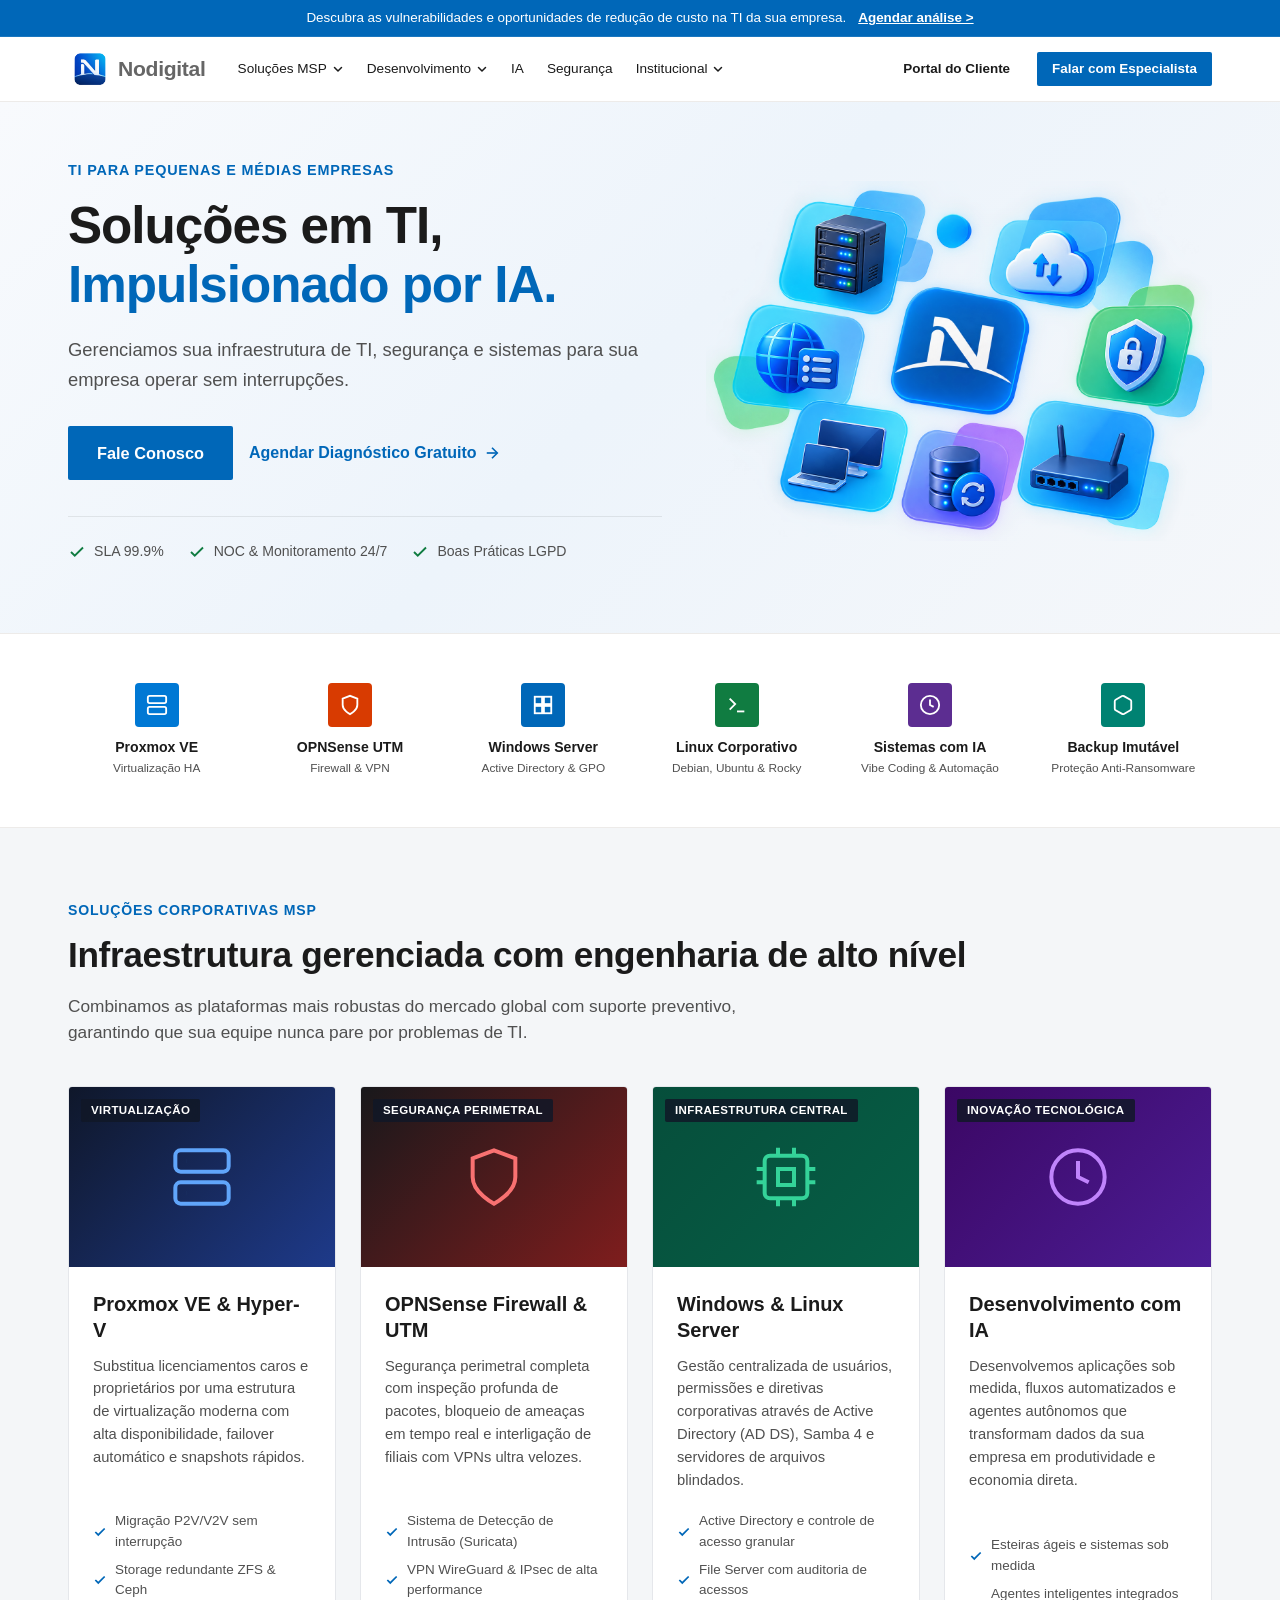
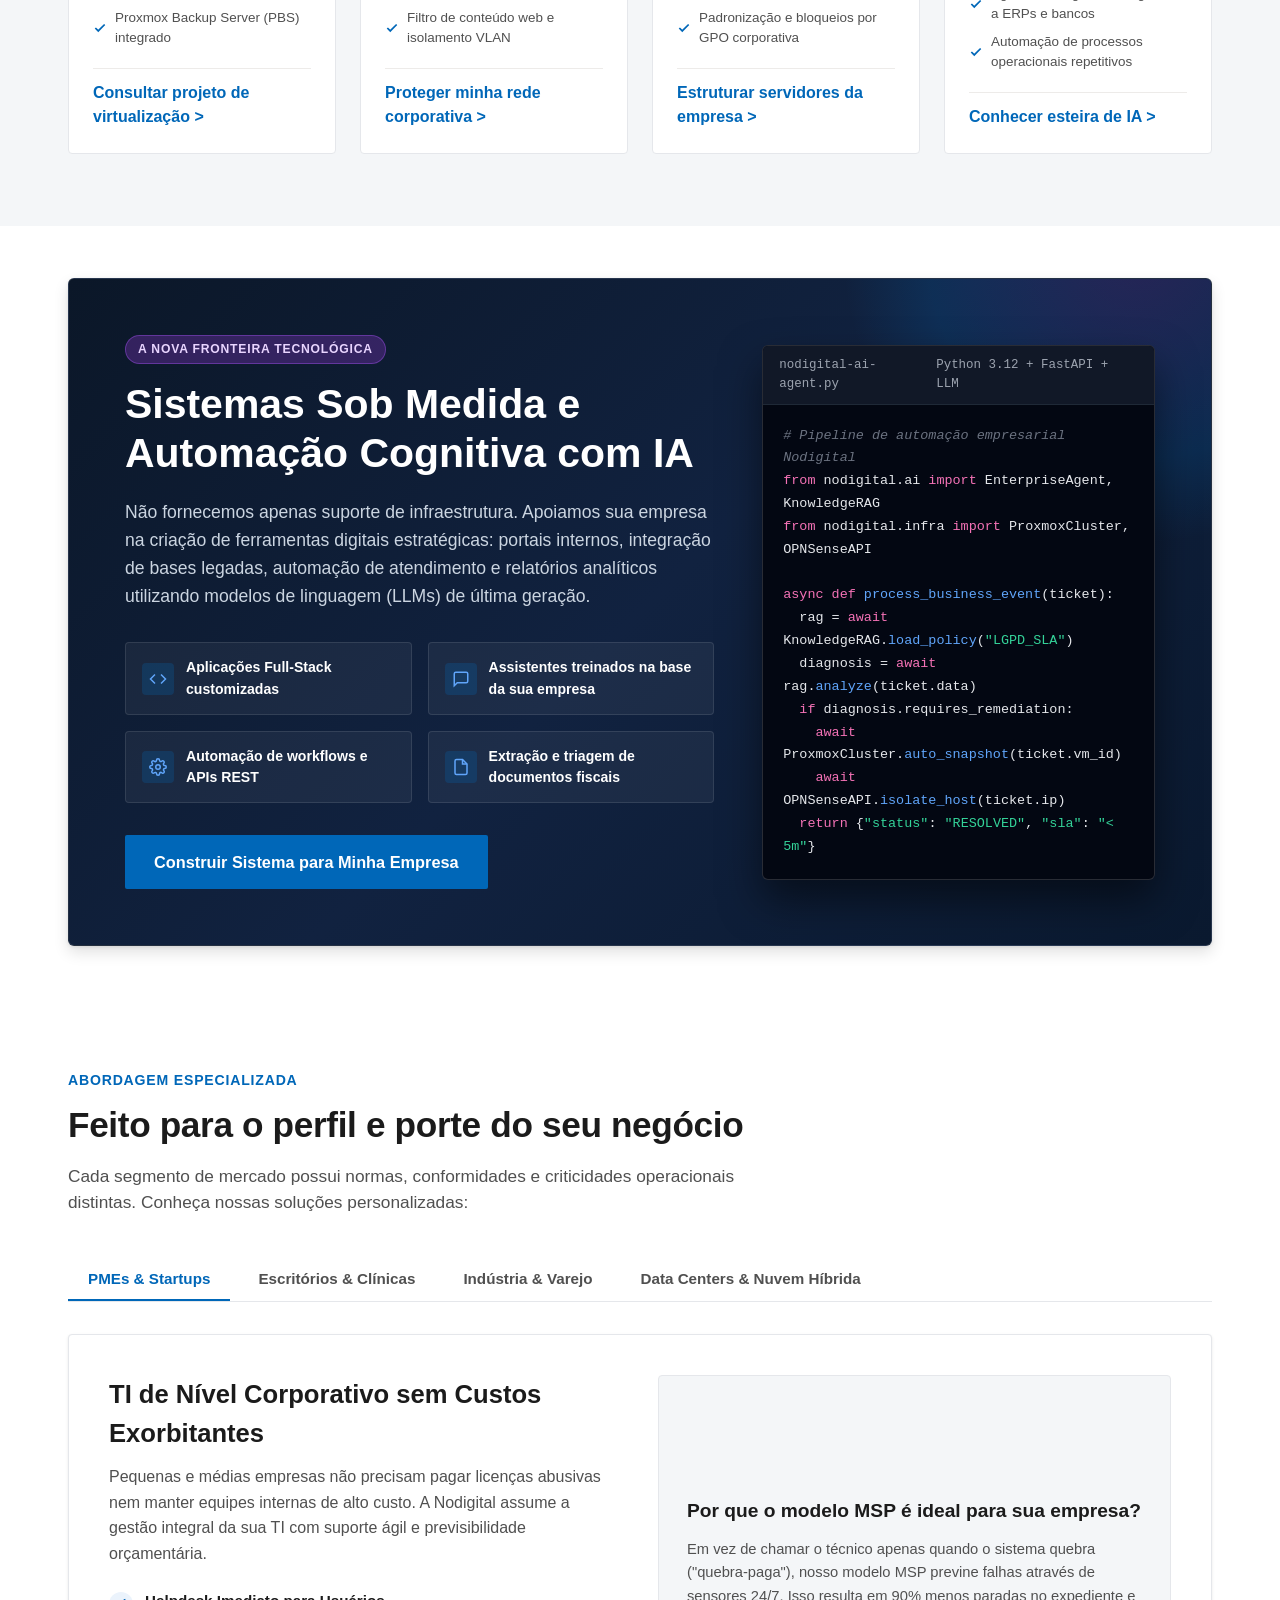
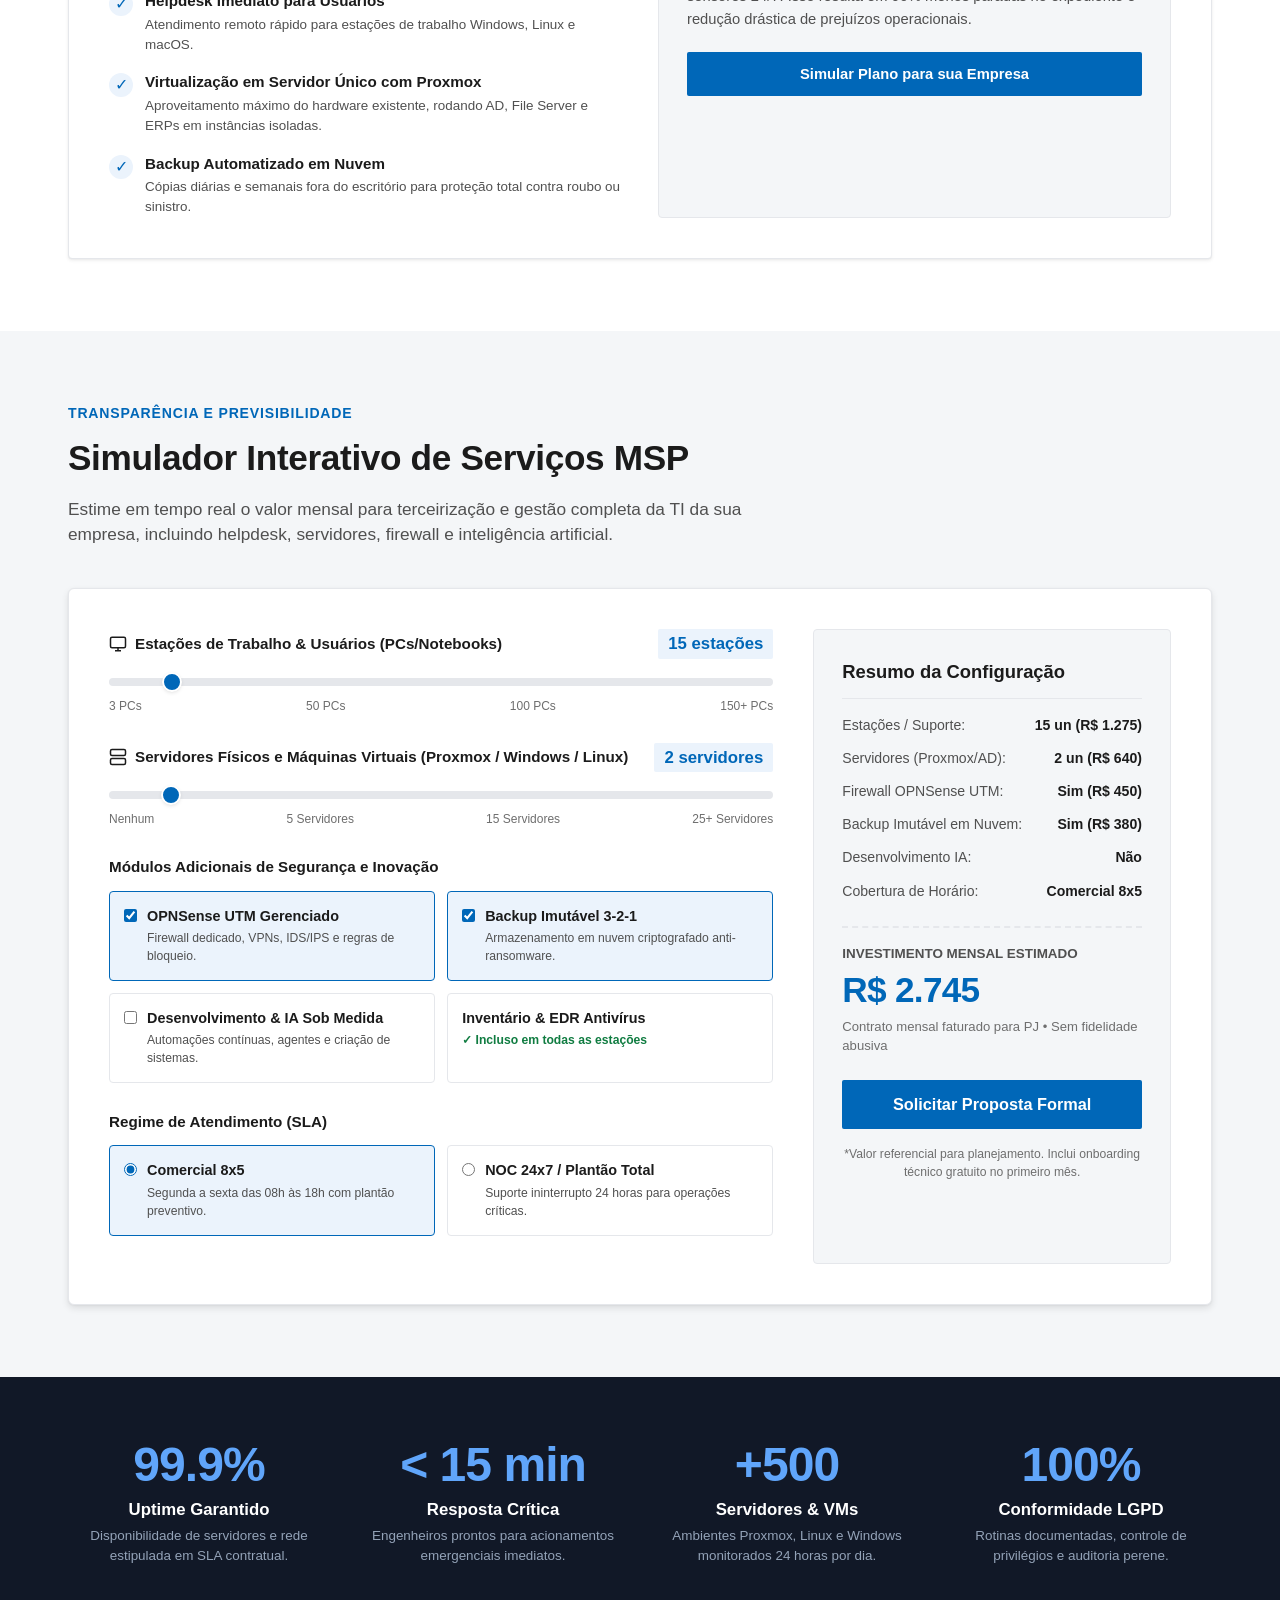
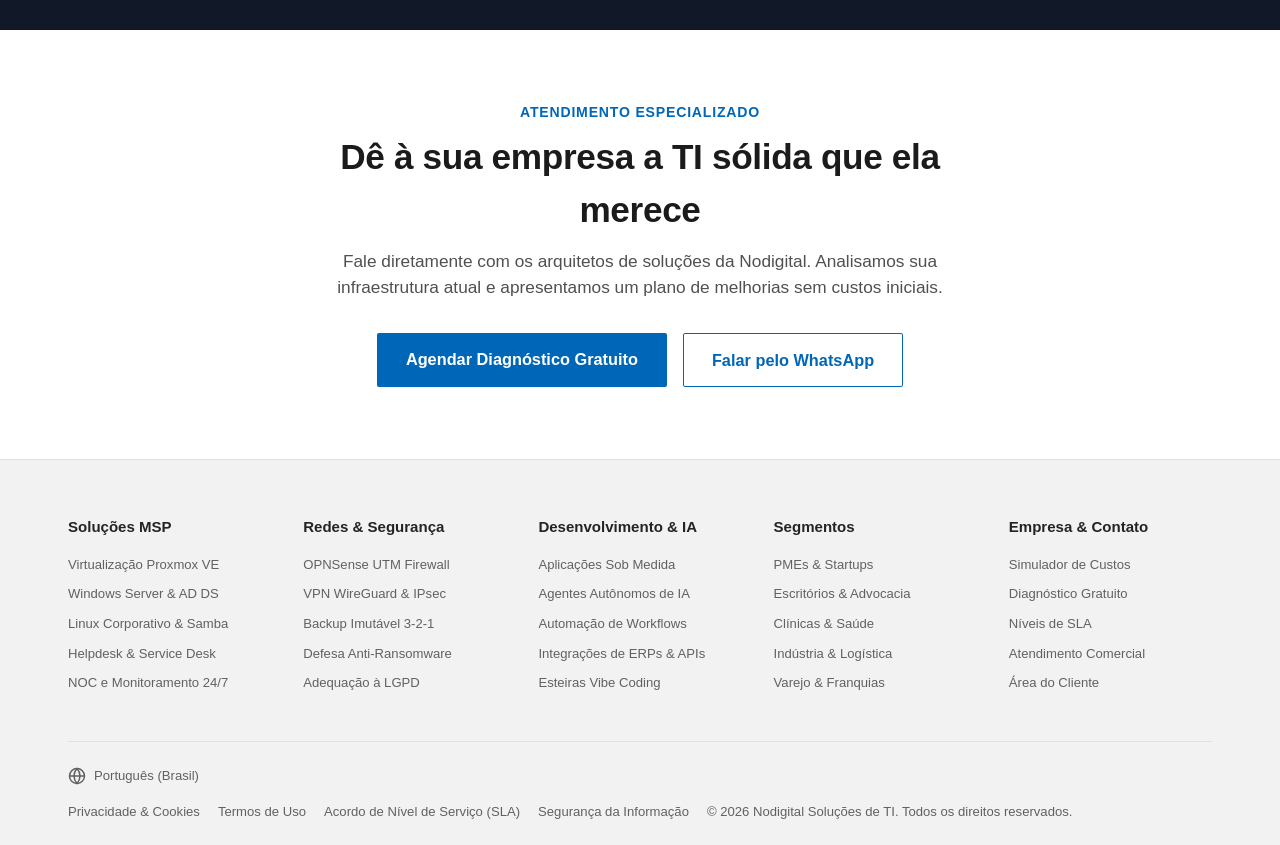
==== index.html @ 2a3ee946 "Ajuste de responsividade" ====
<!DOCTYPE html>
<html lang="pt-BR">
<head>
  <meta charset="UTF-8" />
  <meta name="viewport" content="width=device-width, initial-scale=1.0" />
  <title>Nodigital Tech</title>
  <meta name="description" content="Serviços Gerenciados de TI (MSP) de alta performance: Proxmox VE, OPNSense, Windows & Linux Server, Backup Imutável, Cibersegurança e Desenvolvimento de Sistemas com IA." />
  <meta name="keywords" content="MSP, Soluções de TI, Proxmox, OPNSense, Firewall, Windows Server, Linux Server, Cibersegurança, Suporte de TI, Desenvolvimento com IA, Nodigital" />

  <!-- Open Graph / Meta Social -->
  <meta property="og:type" content="website" />
  <meta property="og:url" content="https://nodigital.com.br/" />
  <meta property="og:title" content="Nodigital | Soluções de TI, Infraestrutura MSP e IA" />
  <meta property="og:description" content="Gestão completa de TI para sua empresa: servidores, virtualização Proxmox, firewall OPNSense, segurança avançada e automações com IA." />
  <meta property="og:locale" content="pt_BR" />
  <meta property="og:site_name" content="Nodigital" />

  <!-- Favicon -->
  <link rel="icon" type="image/png" href="assets/img/logo.png" />

  <!-- Stylesheet -->
  <link rel="stylesheet" href="styles.css" />
</head>
<body>

  <!-- ==========================================================================
       TOP ANNOUNCEMENT BAR (Estilo Microsoft)
       ========================================================================== -->
  <div class="ms-topbar">
    <div class="ms-container ms-topbar__content">
      <span>Descubra as vulnerabilidades e oportunidades de redução de custo na TI da sua empresa.</span>
      <a href="#contato" class="ms-topbar__link open-contact-modal">
        Agendar análise &gt;
      </a>
    </div>
  </div>

  <!-- ==========================================================================
       HEADER & NAVIGATION (Estilo Microsoft Fluent Navbar)
       ========================================================================== -->
  <header class="ms-header" id="header">
    <div class="ms-container ms-header__nav">
      
      <!-- Brand Logo + Nav Links lado a lado -->
      <div class="ms-header__left">
        <!-- Brand Logo -->
        <a href="#" class="ms-brand" aria-label="Nodigital Início">
          <img src="assets/img/logo.png" alt="Nodigital Logo" class="ms-brand__img" width="44" height="44" />
          <span class="ms-brand__text">Nodigital</span>
        </a>

        <!-- Desktop Navigation Menu -->
        <nav class="ms-nav" aria-label="Navegação Principal">
          <ul class="ms-nav__list">
            <li class="ms-nav__item">
              <a href="#solucoes" class="ms-nav__link">
                Soluções MSP
                <svg width="12" height="12" viewBox="0 0 12 12" fill="none"><path d="M2.5 4.5L6 8L9.5 4.5" stroke="currentColor" stroke-width="1.5" stroke-linecap="round" stroke-linejoin="round"/></svg>
              </a>
              <!-- Menu suspenso simples (apenas texto) -->
              <div class="ms-simple-dropdown">
                <a href="#solucoes" class="ms-simple-dropdown__link">Virtualização Proxmox VE</a>
                <a href="#solucoes" class="ms-simple-dropdown__link">Firewall OPNSense & UTM</a>
                <a href="#solucoes" class="ms-simple-dropdown__link">Windows & Linux Server</a>
                <a href="#solucoes" class="ms-simple-dropdown__link">Backup Imutável 3-2-1</a>
                <a href="#diferenciais" class="ms-simple-dropdown__link">Gestão de TI & NOC 24/7</a>
              </div>
            </li>

            <li class="ms-nav__item">
              <a href="#ia-dev" class="ms-nav__link">
                Desenvolvimento
                <svg width="12" height="12" viewBox="0 0 12 12" fill="none"><path d="M2.5 4.5L6 8L9.5 4.5" stroke="currentColor" stroke-width="1.5" stroke-linecap="round" stroke-linejoin="round"/></svg>
              </a>
              <!-- Menu suspenso simples de Desenvolvimento -->
              <div class="ms-simple-dropdown">
                <a href="#ia-dev" class="ms-simple-dropdown__link">Web Apps</a>
                <a href="#ia-dev" class="ms-simple-dropdown__link">Sistemas Internos</a>
                <a href="#ia-dev" class="ms-simple-dropdown__link">Website Institucional</a>
                <a href="#ia-dev" class="ms-simple-dropdown__link">Catálogos e portais web</a>
              </div>
            </li>

            <li class="ms-nav__item">
              <a href="#ia-dev" class="ms-nav__link">IA</a>
            </li>

            <li class="ms-nav__item">
              <a href="#diferenciais" class="ms-nav__link">Segurança</a>
            </li>

            <li class="ms-nav__item">
              <a href="#segmentos" class="ms-nav__link">
                Institucional
                <svg width="12" height="12" viewBox="0 0 12 12" fill="none"><path d="M2.5 4.5L6 8L9.5 4.5" stroke="currentColor" stroke-width="1.5" stroke-linecap="round" stroke-linejoin="round"/></svg>
              </a>
              <!-- Menu suspenso simples de Institucional -->
              <div class="ms-simple-dropdown">
                <a href="#diferenciais" class="ms-simple-dropdown__link">Nossa Equipe</a>
                <a href="#segmentos" class="ms-simple-dropdown__link">Visão</a>
                <a href="#diferenciais" class="ms-simple-dropdown__link">Cases de Sucesso</a>
                <a href="#diferenciais" class="ms-simple-dropdown__link">Empresas Parceiras</a>
                <a href="#contato" class="ms-simple-dropdown__link open-contact-modal">Download</a>
              </div>
            </li>
          </ul>
        </nav>
      </div>

      <!-- Nav Actions (Right) -->
      <div class="ms-nav__actions">
        <a href="#calculadora" class="ms-btn ms-btn--ghost ms-btn--sm">
          Portal do Cliente
        </a>

        <a href="#contato" class="ms-btn ms-btn--primary ms-btn--sm open-contact-modal">
          Falar com Especialista
        </a>

        <!-- Mobile Menu Trigger -->
        <button class="ms-menu-btn" aria-label="Abrir menu de navegação">
          <svg width="24" height="24" viewBox="0 0 24 24" fill="none" stroke="currentColor" stroke-width="2"><line x1="3" y1="12" x2="21" y2="12"></line><line x1="3" y1="6" x2="21" y2="6"></line><line x1="3" y1="18" x2="21" y2="18"></line></svg>
        </button>
      </div>
    </div>
  </header>

  <!-- Mobile Drawer -->
  <div class="ms-mobile-drawer" id="mobile-drawer">
    <div class="ms-mobile-drawer__content">
      <div class="ms-mobile-drawer__header">
        <div class="ms-brand">
          <img src="assets/img/logo.png" alt="Nodigital Logo" class="ms-brand__img" width="44" height="44" />
          <span class="ms-brand__text">Nodigital</span>
        </div>
        <button class="ms-drawer-close" style="background:none;border:none;font-size:1.5rem;cursor:pointer;">&times;</button>
      </div>
      <div class="ms-mobile-nav">
        <a href="#solucoes">Soluções MSP <span>&gt;</span></a>
        <a href="#ia-dev">Desenvolvimento <span>&gt;</span></a>
        <a href="#ia-dev">IA <span>&gt;</span></a>
        <a href="#diferenciais">Segurança <span>&gt;</span></a>
        <a href="#segmentos">Institucional <span>&gt;</span></a>
        <a href="#calculadora">Calculadora de Custos <span>&gt;</span></a>
      </div>
      <div style="margin-top:auto; display:flex; flex-direction:column; gap:10px;">
        <button class="ms-btn ms-btn--primary open-contact-modal">Falar com Especialista</button>
      </div>
    </div>
  </div>

  <main>
    <!-- ==========================================================================
         HERO SECTION (Estilo Microsoft Feature Stage)
         ========================================================================== -->
    <section class="ms-hero">
      <div class="ms-container ms-hero__grid">
        <div class="ms-hero__info">
          <span class="ms-hero__eyebrow">TI Para Pequenas e Médias Empresas</span>

          <h1 class="ms-hero__title">
            Soluções em TI,<br>  <span class="ms-hero__title-accent">Impulsionado por IA.</span>
          </h1>

          <p class="ms-hero__desc">
            Gerenciamos sua infraestrutura de TI, segurança e sistemas para sua empresa operar sem interrupções.
          </p>

          <div class="ms-hero__actions">
            <a href="#calculadora" class="ms-btn ms-btn--primary ms-btn--lg">
              Fale Conosco
            </a>
            <a href="#contato" class="ms-link-arrow open-contact-modal">
              Agendar Diagnóstico Gratuito
              <svg width="18" height="18" viewBox="0 0 24 24" fill="none" stroke="currentColor" stroke-width="2.2"><path d="M5 12h14"></path><path d="M12 5l7 7-7 7"></path></svg>
            </a>
          </div>

          <div class="ms-hero__meta">
            <div class="ms-hero__meta-item">
              <svg width="18" height="18" viewBox="0 0 24 24" fill="none" stroke="currentColor" stroke-width="2.5"><polyline points="20 6 9 17 4 12"></polyline></svg>
              <span>SLA 99.9%</span>
            </div>
            <div class="ms-hero__meta-item">
              <svg width="18" height="18" viewBox="0 0 24 24" fill="none" stroke="currentColor" stroke-width="2.5"><polyline points="20 6 9 17 4 12"></polyline></svg>
              <span>NOC & Monitoramento 24/7</span>
            </div>
            <div class="ms-hero__meta-item">
              <svg width="18" height="18" viewBox="0 0 24 24" fill="none" stroke="currentColor" stroke-width="2.5"><polyline points="20 6 9 17 4 12"></polyline></svg>
              <span>Boas Práticas LGPD</span>
            </div>
          </div>
        </div>

        <!-- Hero Visual Stage (Estilo Microsoft 365) -->
        <div class="ms-hero__visual">
          <img src="assets/img/hero.png" alt="Soluções em TI, Infraestrutura e IA Nodigital" class="ms-hero__img" width="600" height="450" />
        </div>
      </div>
    </section>

    <!-- ==========================================================================
         QUICK ACCESS STRIP (Estilo Microsoft Icon Switcher)
         ========================================================================== -->
    <section class="ms-quickstrip" aria-label="Acesso Rápido a Tecnologias">
      <div class="ms-container ms-quickstrip__grid">
        
        <a href="#solucoes" class="ms-quick-item">
          <div class="ms-quick-item__icon" style="background-color: #0078D4;">
            <svg width="22" height="22" viewBox="0 0 24 24" fill="none" stroke="currentColor" stroke-width="2"><rect x="2" y="2" width="20" height="8" rx="2"></rect><rect x="2" y="14" width="20" height="8" rx="2"></rect><line x1="6" y1="6" x2="6.01" y2="6"></line><line x1="6" y1="18" x2="6.01" y2="18"></line></svg>
          </div>
          <span class="ms-quick-item__title">Proxmox VE</span>
          <span class="ms-quick-item__subtitle">Virtualização HA</span>
        </a>

        <a href="#solucoes" class="ms-quick-item">
          <div class="ms-quick-item__icon" style="background-color: #D83B01;">
            <svg width="22" height="22" viewBox="0 0 24 24" fill="none" stroke="currentColor" stroke-width="2"><path d="M12 22s8-4 8-10V5l-8-3-8 3v7c0 6 8 10 8 10z"></path></svg>
          </div>
          <span class="ms-quick-item__title">OPNSense UTM</span>
          <span class="ms-quick-item__subtitle">Firewall & VPN</span>
        </a>

        <a href="#solucoes" class="ms-quick-item">
          <div class="ms-quick-item__icon" style="background-color: #0067B8;">
            <svg width="22" height="22" viewBox="0 0 24 24" fill="none" stroke="currentColor" stroke-width="2"><rect x="3" y="3" width="8" height="8"></rect><rect x="13" y="3" width="8" height="8"></rect><rect x="3" y="13" width="8" height="8"></rect><rect x="13" y="13" width="8" height="8"></rect></svg>
          </div>
          <span class="ms-quick-item__title">Windows Server</span>
          <span class="ms-quick-item__subtitle">Active Directory & GPO</span>
        </a>

        <a href="#solucoes" class="ms-quick-item">
          <div class="ms-quick-item__icon" style="background-color: #107C41;">
            <svg width="22" height="22" viewBox="0 0 24 24" fill="none" stroke="currentColor" stroke-width="2"><polyline points="4 17 10 11 4 5"></polyline><line x1="12" y1="19" x2="20" y2="19"></line></svg>
          </div>
          <span class="ms-quick-item__title">Linux Corporativo</span>
          <span class="ms-quick-item__subtitle">Debian, Ubuntu & Rocky</span>
        </a>

        <a href="#ia-dev" class="ms-quick-item">
          <div class="ms-quick-item__icon" style="background-color: #5C2D91;">
            <svg width="22" height="22" viewBox="0 0 24 24" fill="none" stroke="currentColor" stroke-width="2"><path d="M12 2a10 10 0 0 1 10 10c0 5.5-4.5 10-10 10S2 17.5 2 12 6.5 2 12 2z"></path><path d="M12 6v6l4 2"></path></svg>
          </div>
          <span class="ms-quick-item__title">Sistemas com IA</span>
          <span class="ms-quick-item__subtitle">Vibe Coding & Automação</span>
        </a>

        <a href="#diferenciais" class="ms-quick-item">
          <div class="ms-quick-item__icon" style="background-color: #008272;">
            <svg width="22" height="22" viewBox="0 0 24 24" fill="none" stroke="currentColor" stroke-width="2"><path d="M21 16V8a2 2 0 0 0-1-1.73l-7-4a2 2 0 0 0-2 0l-7 4A2 2 0 0 0 3 8v8a2 2 0 0 0 1 1.73l7 4a2 2 0 0 0 2 0l7-4A2 2 0 0 0 21 16z"></path></svg>
          </div>
          <span class="ms-quick-item__title">Backup Imutável</span>
          <span class="ms-quick-item__subtitle">Proteção Anti-Ransomware</span>
        </a>

      </div>
    </section>

    <!-- ==========================================================================
         CORE SOLUTIONS (4-Card Grid Microsoft)
         ========================================================================== -->
    <section class="ms-section ms-section--alt" id="solucoes">
      <div class="ms-container">
        <div class="ms-section__header">
          <span class="ms-section__eyebrow">Soluções Corporativas MSP</span>
          <h2 class="ms-section__title">Infraestrutura gerenciada com engenharia de alto nível</h2>
          <p class="ms-section__subtitle">
            Combinamos as plataformas mais robustas do mercado global com suporte preventivo, garantindo que sua equipe nunca pare por problemas de TI.
          </p>
        </div>

        <div class="ms-cards-grid">
          
          <!-- Card 1: Proxmox VE -->
          <article class="ms-card">
            <div class="ms-card__visual" style="background: linear-gradient(135deg, #0F172A 0%, #1E3A8A 100%);">
              <span class="ms-card__badge">Virtualização</span>
              <div style="color:#60A5FA; text-align:center;">
                <svg width="64" height="64" viewBox="0 0 24 24" fill="none" stroke="currentColor" stroke-width="1.5"><rect x="2" y="2" width="20" height="8" rx="2"></rect><rect x="2" y="14" width="20" height="8" rx="2"></rect><line x1="6" y1="6" x2="6.01" y2="6"></line><line x1="6" y1="18" x2="6.01" y2="18"></line></svg>
              </div>
            </div>
            <div class="ms-card__content">
              <h3 class="ms-card__title">Proxmox VE & Hyper-V</h3>
              <p class="ms-card__desc">
                Substitua licenciamentos caros e proprietários por uma estrutura de virtualização moderna com alta disponibilidade, failover automático e snapshots rápidos.
              </p>
              <ul class="ms-card__bullets">
                <li class="ms-card__bullet-item">
                  <svg width="14" height="14" viewBox="0 0 24 24" fill="none" stroke="currentColor" stroke-width="3"><polyline points="20 6 9 17 4 12"></polyline></svg>
                  <span>Migração P2V/V2V sem interrupção</span>
                </li>
                <li class="ms-card__bullet-item">
                  <svg width="14" height="14" viewBox="0 0 24 24" fill="none" stroke="currentColor" stroke-width="3"><polyline points="20 6 9 17 4 12"></polyline></svg>
                  <span>Storage redundante ZFS & Ceph</span>
                </li>
                <li class="ms-card__bullet-item">
                  <svg width="14" height="14" viewBox="0 0 24 24" fill="none" stroke="currentColor" stroke-width="3"><polyline points="20 6 9 17 4 12"></polyline></svg>
                  <span>Proxmox Backup Server (PBS) integrado</span>
                </li>
              </ul>
              <div class="ms-card__footer">
                <a href="#contato" class="ms-link-arrow open-contact-modal">
                  Consultar projeto de virtualização &gt;
                </a>
              </div>
            </div>
          </article>

          <!-- Card 2: OPNSense Firewall -->
          <article class="ms-card">
            <div class="ms-card__visual" style="background: linear-gradient(135deg, #18181B 0%, #7F1D1D 100%);">
              <span class="ms-card__badge">Segurança Perimetral</span>
              <div style="color:#F87171; text-align:center;">
                <svg width="64" height="64" viewBox="0 0 24 24" fill="none" stroke="currentColor" stroke-width="1.5"><path d="M12 22s8-4 8-10V5l-8-3-8 3v7c0 6 8 10 8 10z"></path></svg>
              </div>
            </div>
            <div class="ms-card__content">
              <h3 class="ms-card__title">OPNSense Firewall & UTM</h3>
              <p class="ms-card__desc">
                Segurança perimetral completa com inspeção profunda de pacotes, bloqueio de ameaças em tempo real e interligação de filiais com VPNs ultra velozes.
              </p>
              <ul class="ms-card__bullets">
                <li class="ms-card__bullet-item">
                  <svg width="14" height="14" viewBox="0 0 24 24" fill="none" stroke="currentColor" stroke-width="3"><polyline points="20 6 9 17 4 12"></polyline></svg>
                  <span>Sistema de Detecção de Intrusão (Suricata)</span>
                </li>
                <li class="ms-card__bullet-item">
                  <svg width="14" height="14" viewBox="0 0 24 24" fill="none" stroke="currentColor" stroke-width="3"><polyline points="20 6 9 17 4 12"></polyline></svg>
                  <span>VPN WireGuard & IPsec de alta performance</span>
                </li>
                <li class="ms-card__bullet-item">
                  <svg width="14" height="14" viewBox="0 0 24 24" fill="none" stroke="currentColor" stroke-width="3"><polyline points="20 6 9 17 4 12"></polyline></svg>
                  <span>Filtro de conteúdo web e isolamento VLAN</span>
                </li>
              </ul>
              <div class="ms-card__footer">
                <a href="#contato" class="ms-link-arrow open-contact-modal">
                  Proteger minha rede corporativa &gt;
                </a>
              </div>
            </div>
          </article>

          <!-- Card 3: Windows & Linux Server -->
          <article class="ms-card">
            <div class="ms-card__visual" style="background: linear-gradient(135deg, #064E3B 0%, #065F46 100%);">
              <span class="ms-card__badge">Infraestrutura Central</span>
              <div style="color:#34D399; text-align:center;">
                <svg width="64" height="64" viewBox="0 0 24 24" fill="none" stroke="currentColor" stroke-width="1.5"><rect x="4" y="4" width="16" height="16" rx="2" ry="2"></rect><rect x="9" y="9" width="6" height="6"></rect><line x1="9" y1="1" x2="9" y2="4"></line><line x1="15" y1="1" x2="15" y2="4"></line><line x1="9" y1="20" x2="9" y2="23"></line><line x1="15" y1="20" x2="15" y2="23"></line><line x1="20" y1="9" x2="23" y2="9"></line><line x1="20" y1="14" x2="23" y2="14"></line><line x1="1" y1="9" x2="4" y2="9"></line><line x1="1" y1="14" x2="4" y2="14"></line></svg>
              </div>
            </div>
            <div class="ms-card__content">
              <h3 class="ms-card__title">Windows & Linux Server</h3>
              <p class="ms-card__desc">
                Gestão centralizada de usuários, permissões e diretivas corporativas através de Active Directory (AD DS), Samba 4 e servidores de arquivos blindados.
              </p>
              <ul class="ms-card__bullets">
                <li class="ms-card__bullet-item">
                  <svg width="14" height="14" viewBox="0 0 24 24" fill="none" stroke="currentColor" stroke-width="3"><polyline points="20 6 9 17 4 12"></polyline></svg>
                  <span>Active Directory e controle de acesso granular</span>
                </li>
                <li class="ms-card__bullet-item">
                  <svg width="14" height="14" viewBox="0 0 24 24" fill="none" stroke="currentColor" stroke-width="3"><polyline points="20 6 9 17 4 12"></polyline></svg>
                  <span>File Server com auditoria de acessos</span>
                </li>
                <li class="ms-card__bullet-item">
                  <svg width="14" height="14" viewBox="0 0 24 24" fill="none" stroke="currentColor" stroke-width="3"><polyline points="20 6 9 17 4 12"></polyline></svg>
                  <span>Padronização e bloqueios por GPO corporativa</span>
                </li>
              </ul>
              <div class="ms-card__footer">
                <a href="#contato" class="ms-link-arrow open-contact-modal">
                  Estruturar servidores da empresa &gt;
                </a>
              </div>
            </div>
          </article>

          <!-- Card 4: Sistemas com IA -->
          <article class="ms-card">
            <div class="ms-card__visual" style="background: linear-gradient(135deg, #3B0764 0%, #4C1D95 100%);">
              <span class="ms-card__badge">Inovação Tecnológica</span>
              <div style="color:#C084FC; text-align:center;">
                <svg width="64" height="64" viewBox="0 0 24 24" fill="none" stroke="currentColor" stroke-width="1.5"><circle cx="12" cy="12" r="10"></circle><polyline points="12 6 12 12 16 14"></polyline></svg>
              </div>
            </div>
            <div class="ms-card__content">
              <h3 class="ms-card__title">Desenvolvimento com IA</h3>
              <p class="ms-card__desc">
                Desenvolvemos aplicações sob medida, fluxos automatizados e agentes autônomos que transformam dados da sua empresa em produtividade e economia direta.
              </p>
              <ul class="ms-card__bullets">
                <li class="ms-card__bullet-item">
                  <svg width="14" height="14" viewBox="0 0 24 24" fill="none" stroke="currentColor" stroke-width="3"><polyline points="20 6 9 17 4 12"></polyline></svg>
                  <span>Esteiras ágeis e sistemas sob medida</span>
                </li>
                <li class="ms-card__bullet-item">
                  <svg width="14" height="14" viewBox="0 0 24 24" fill="none" stroke="currentColor" stroke-width="3"><polyline points="20 6 9 17 4 12"></polyline></svg>
                  <span>Agentes inteligentes integrados a ERPs e bancos</span>
                </li>
                <li class="ms-card__bullet-item">
                  <svg width="14" height="14" viewBox="0 0 24 24" fill="none" stroke="currentColor" stroke-width="3"><polyline points="20 6 9 17 4 12"></polyline></svg>
                  <span>Automação de processos operacionais repetitivos</span>
                </li>
              </ul>
              <div class="ms-card__footer">
                <a href="#ia-dev" class="ms-link-arrow">
                  Conhecer esteira de IA &gt;
                </a>
              </div>
            </div>
          </article>

        </div>
      </div>
    </section>

    <!-- ==========================================================================
         SPOTLIGHT BANNER (Estilo Microsoft Copilot / Azure Dark Spotlight)
         ========================================================================== -->
    <section class="ms-section" id="ia-dev" style="padding-top:20px; padding-bottom:20px;">
      <div class="ms-container">
        <div class="ms-spotlight">
          <div class="ms-spotlight__grid">
            
            <div>
              <span class="ms-spotlight__tag">A Nova Fronteira Tecnológica</span>
              <h2 class="ms-spotlight__title">
                Sistemas Sob Medida e Automação Cognitiva com IA
              </h2>
              <p class="ms-spotlight__desc">
                Não fornecemos apenas suporte de infraestrutura. Apoiamos sua empresa na criação de ferramentas digitais estratégicas: portais internos, integração de bases legadas, automação de atendimento e relatórios analíticos utilizando modelos de linguagem (LLMs) de última geração.
              </p>

              <div class="ms-spotlight__features">
                <div class="ms-spotlight-feature">
                  <div class="ms-spotlight-feature__icon">
                    <svg width="18" height="18" viewBox="0 0 24 24" fill="none" stroke="currentColor" stroke-width="2"><polyline points="16 18 22 12 16 6"></polyline><polyline points="8 6 2 12 8 18"></polyline></svg>
                  </div>
                  <span class="ms-spotlight-feature__text">Aplicações Full-Stack customizadas</span>
                </div>

                <div class="ms-spotlight-feature">
                  <div class="ms-spotlight-feature__icon">
                    <svg width="18" height="18" viewBox="0 0 24 24" fill="none" stroke="currentColor" stroke-width="2"><path d="M21 15a2 2 0 0 1-2 2H7l-4 4V5a2 2 0 0 1 2-2h14a2 2 0 0 1 2 2z"></path></svg>
                  </div>
                  <span class="ms-spotlight-feature__text">Assistentes treinados na base da sua empresa</span>
                </div>

                <div class="ms-spotlight-feature">
                  <div class="ms-spotlight-feature__icon">
                    <svg width="18" height="18" viewBox="0 0 24 24" fill="none" stroke="currentColor" stroke-width="2"><circle cx="12" cy="12" r="3"></circle><path d="M19.4 15a1.65 1.65 0 0 0 .33 1.82l.06.06a2 2 0 0 1 0 2.83 2 2 0 0 1-2.83 0l-.06-.06a1.65 1.65 0 0 0-1.82-.33 1.65 1.65 0 0 0-1 1.51V21a2 2 0 0 1-2 2 2 2 0 0 1-2-2v-.09A1.65 1.65 0 0 0 9 19.4a1.65 1.65 0 0 0-1.82.33l-.06.06a2 2 0 0 1-2.83 0 2 2 0 0 1 0-2.83l.06-.06a1.65 1.65 0 0 0 .33-1.82 1.65 1.65 0 0 0-1.51-1H3a2 2 0 0 1-2-2 2 2 0 0 1 2-2h.09A1.65 1.65 0 0 0 4.6 9a1.65 1.65 0 0 0-.33-1.82l-.06-.06a2 2 0 0 1 0-2.83 2 2 0 0 1 2.83 0l.06.06a1.65 1.65 0 0 0 1.82.33H9a1.65 1.65 0 0 0 1-1.51V3a2 2 0 0 1 2-2 2 2 0 0 1 2 2v.09a1.65 1.65 0 0 0 1 1.51 1.65 1.65 0 0 0 1.82-.33l.06-.06a2 2 0 0 1 2.83 0 2 2 0 0 1 0 2.83l-.06.06a1.65 1.65 0 0 0-.33 1.82V9a1.65 1.65 0 0 0 1.51 1H21a2 2 0 0 1 2 2 2 2 0 0 1-2 2h-.09a1.65 1.65 0 0 0-1.51 1z"></path></svg>
                  </div>
                  <span class="ms-spotlight-feature__text">Automação de workflows e APIs REST</span>
                </div>

                <div class="ms-spotlight-feature">
                  <div class="ms-spotlight-feature__icon">
                    <svg width="18" height="18" viewBox="0 0 24 24" fill="none" stroke="currentColor" stroke-width="2"><path d="M14 2H6a2 2 0 0 0-2 2v16a2 2 0 0 0 2 2h12a2 2 0 0 0 2-2V8z"></path><polyline points="14 2 14 8 20 8"></polyline></svg>
                  </div>
                  <span class="ms-spotlight-feature__text">Extração e triagem de documentos fiscais</span>
                </div>
              </div>

              <a href="#contato" class="ms-btn ms-btn--primary ms-btn--lg open-contact-modal">
                Construir Sistema para Minha Empresa
              </a>
            </div>

            <!-- Terminal Code Showcase -->
            <div class="ms-code-preview">
              <div class="ms-code-bar">
                <span>nodigital-ai-agent.py</span>
                <span>Python 3.12 + FastAPI + LLM</span>
              </div>
              <div class="ms-code-content">
                <span class="ms-code-comment"># Pipeline de automação empresarial Nodigital</span><br/>
                <span class="ms-code-keyword">from</span> nodigital.ai <span class="ms-code-keyword">import</span> EnterpriseAgent, KnowledgeRAG<br/>
                <span class="ms-code-keyword">from</span> nodigital.infra <span class="ms-code-keyword">import</span> ProxmoxCluster, OPNSenseAPI<br/><br/>
                <span class="ms-code-keyword">async def</span> <span class="ms-code-function">process_business_event</span>(ticket):<br/>
                &nbsp;&nbsp;rag = <span class="ms-code-keyword">await</span> KnowledgeRAG.<span class="ms-code-function">load_policy</span>(<span class="ms-code-string">"LGPD_SLA"</span>)<br/>
                &nbsp;&nbsp;diagnosis = <span class="ms-code-keyword">await</span> rag.<span class="ms-code-function">analyze</span>(ticket.data)<br/>
                &nbsp;&nbsp;<span class="ms-code-keyword">if</span> diagnosis.requires_remediation:<br/>
                &nbsp;&nbsp;&nbsp;&nbsp;<span class="ms-code-keyword">await</span> ProxmoxCluster.<span class="ms-code-function">auto_snapshot</span>(ticket.vm_id)<br/>
                &nbsp;&nbsp;&nbsp;&nbsp;<span class="ms-code-keyword">await</span> OPNSenseAPI.<span class="ms-code-function">isolate_host</span>(ticket.ip)<br/>
                &nbsp;&nbsp;<span class="ms-code-keyword">return</span> {<span class="ms-code-string">"status"</span>: <span class="ms-code-string">"RESOLVED"</span>, <span class="ms-code-string">"sla"</span>: <span class="ms-code-string">"&lt; 5m"</span>}
              </div>
            </div>

          </div>
        </div>
      </div>
    </section>

    <!-- ==========================================================================
         SOLUTIONS BY SEGMENT (Tabs estilo Microsoft)
         ========================================================================== -->
    <section class="ms-section" id="segmentos">
      <div class="ms-container">
        <div class="ms-section__header">
          <span class="ms-section__eyebrow">Abordagem Especializada</span>
          <h2 class="ms-section__title">Feito para o perfil e porte do seu negócio</h2>
          <p class="ms-section__subtitle">
            Cada segmento de mercado possui normas, conformidades e criticidades operacionais distintas. Conheça nossas soluções personalizadas:
          </p>
        </div>

        <!-- Navigation Tabs -->
        <div class="ms-tabs-nav" role="tablist">
          <button class="ms-tab-btn active" data-target="tab-pme" role="tab">PMEs & Startups</button>
          <button class="ms-tab-btn" data-target="tab-law" role="tab">Escritórios & Clínicas</button>
          <button class="ms-tab-btn" data-target="tab-industry" role="tab">Indústria & Varejo</button>
          <button class="ms-tab-btn" data-target="tab-corp" role="tab">Data Centers & Nuvem Híbrida</button>
        </div>

        <!-- Tab 1: PMEs -->
        <div class="ms-tab-panel active" id="tab-pme" role="tabpanel">
          <div class="ms-tab-content-grid">
            <div>
              <div class="ms-tab-header">
                <h3 class="ms-tab-title">TI de Nível Corporativo sem Custos Exorbitantes</h3>
                <p class="ms-tab-desc">
                  Pequenas e médias empresas não precisam pagar licenças abusivas nem manter equipes internas de alto custo. A Nodigital assume a gestão integral da sua TI com suporte ágil e previsibilidade orçamentária.
                </p>
              </div>
              <ul class="ms-feature-list">
                <li class="ms-feature-item">
                  <div class="ms-feature-item__icon">✓</div>
                  <div class="ms-feature-item__text">
                    <h4>Helpdesk Imediato para Usuários</h4>
                    <p>Atendimento remoto rápido para estações de trabalho Windows, Linux e macOS.</p>
                  </div>
                </li>
                <li class="ms-feature-item">
                  <div class="ms-feature-item__icon">✓</div>
                  <div class="ms-feature-item__text">
                    <h4>Virtualização em Servidor Único com Proxmox</h4>
                    <p>Aproveitamento máximo do hardware existente, rodando AD, File Server e ERPs em instâncias isoladas.</p>
                  </div>
                </li>
                <li class="ms-feature-item">
                  <div class="ms-feature-item__icon">✓</div>
                  <div class="ms-feature-item__text">
                    <h4>Backup Automatizado em Nuvem</h4>
                    <p>Cópias diárias e semanais fora do escritório para proteção total contra roubo ou sinistro.</p>
                  </div>
                </li>
              </ul>
            </div>
            <div style="background:var(--ms-bg-alt); padding:28px; border-radius:var(--radius-sm); border:1px solid var(--ms-border); display:flex; flex-direction:column; justify-content:center;">
              <h4 style="font-size:1.2rem; font-weight:700; margin-bottom:12px;">Por que o modelo MSP é ideal para sua empresa?</h4>
              <p style="color:var(--ms-text-secondary); font-size:0.92rem; margin-bottom:20px; line-height:1.6;">
                Em vez de chamar o técnico apenas quando o sistema quebra ("quebra-paga"), nosso modelo MSP previne falhas através de sensores 24/7. Isso resulta em 90% menos paradas no expediente e redução drástica de prejuízos operacionais.
              </p>
              <a href="#calculadora" class="ms-btn ms-btn--primary">Simular Plano para sua Empresa</a>
            </div>
          </div>
        </div>

        <!-- Tab 2: Escritórios & Clínicas -->
        <div class="ms-tab-panel" id="tab-law" role="tabpanel">
          <div class="ms-tab-content-grid">
            <div>
              <div class="ms-tab-header">
                <h3 class="ms-tab-title">Sigilo Máximo, LGPD e Continuidade Médica/Jurídica</h3>
                <p class="ms-tab-desc">
                  Clínicas médicas, hospitais, escritórios de advocacia e contabilidade lidam com informações sensíveis sob constante risco de vazamento e regulamentação rígida.
                </p>
              </div>
              <ul class="ms-feature-list">
                <li class="ms-feature-item">
                  <div class="ms-feature-item__icon">✓</div>
                  <div class="ms-feature-item__text">
                    <h4>Criptografia e Controle de Acesso por Usuário</h4>
                    <p>Pastas restritas, bloqueio de pendrives e trilha de auditoria completa de quem acessou arquivos.</p>
                  </div>
                </li>
                <li class="ms-feature-item">
                  <div class="ms-feature-item__icon">✓</div>
                  <div class="ms-feature-item__text">
                    <h4>Backup Imutável Contra Ransomware</h4>
                    <p>Sua base de clientes ou prontuários fica gravada em volume imutável, impossível de ser sequestrada.</p>
                  </div>
                </li>
                <li class="ms-feature-item">
                  <div class="ms-feature-item__icon">✓</div>
                  <div class="ms-feature-item__text">
                    <h4>Conexão Home Office Blindada com VPN</h4>
                    <p>Sócios e colaboradores acessam os sistemas de qualquer lugar com túnel criptografado via OPNSense.</p>
                  </div>
                </li>
              </ul>
            </div>
            <div style="background:var(--ms-bg-alt); padding:28px; border-radius:var(--radius-sm); border:1px solid var(--ms-border); display:flex; flex-direction:column; justify-content:center;">
              <h4 style="font-size:1.2rem; font-weight:700; margin-bottom:12px;">Conformidade Legal e Segurança</h4>
              <p style="color:var(--ms-text-secondary); font-size:0.92rem; margin-bottom:20px; line-height:1.6;">
                Fornecemos relatórios executivos mensais prontos para auditorias da ANPD (LGPD), atestando políticas ativas de proteção de dados e governança de acessos.
              </p>
              <a href="#contato" class="ms-btn ms-btn--primary open-contact-modal">Solicitar Diagnóstico de Segurança</a>
            </div>
          </div>
        </div>

        <!-- Tab 3: Indústria & Varejo -->
        <div class="ms-tab-panel" id="tab-industry" role="tabpanel">
          <div class="ms-tab-content-grid">
            <div>
              <div class="ms-tab-header">
                <h3 class="ms-tab-title">Redes Industriais, Pontos de Venda (PDVs) e Filiais</h3>
                <p class="ms-tab-desc">
                  Chão de fábrica e frentes de caixa exigem latência mínima, isolamento de equipamentos IoT e tolerância a falhas de link de internet.
                </p>
              </div>
              <ul class="ms-feature-list">
                <li class="ms-feature-item">
                  <div class="ms-feature-item__icon">✓</div>
                  <div class="ms-feature-item__text">
                    <h4>Balanceamento de Links (Failover Automático)</h4>
                    <p>Dois ou mais provedores de internet trabalhando juntos; se um cair, o outro assume em milissegundos.</p>
                  </div>
                </li>
                <li class="ms-feature-item">
                  <div class="ms-feature-item__icon">✓</div>
                  <div class="ms-feature-item__text">
                    <h4>Segmentação de Rede com VLANs</h4>
                    <p>Rede de visitantes, rede de PDVs, servidores e máquinas industriais 100% isoladas para segurança.</p>
                  </div>
                </li>
                <li class="ms-feature-item">
                  <div class="ms-feature-item__icon">✓</div>
                  <div class="ms-feature-item__text">
                    <h4>Wi-Fi Corporativo de Alta Densidade</h4>
                    <p>Cobertura estável para leitores de código de barras, coletores e dispositivos móveis.</p>
                  </div>
                </li>
              </ul>
            </div>
            <div style="background:var(--ms-bg-alt); padding:28px; border-radius:var(--radius-sm); border:1px solid var(--ms-border); display:flex; flex-direction:column; justify-content:center;">
              <h4 style="font-size:1.2rem; font-weight:700; margin-bottom:12px;">Sua Linha de Produção Não Pode Parar</h4>
              <p style="color:var(--ms-text-secondary); font-size:0.92rem; margin-bottom:20px; line-height:1.6;">
                Com o NOC 24/7 da Nodigital, oscilações térmicas de switches, perdas de pacotes ou saturação de links são identificadas antes de travar a expedição de pedidos.
              </p>
              <a href="#contato" class="ms-btn ms-btn--primary open-contact-modal">Falar com Especialista em Redes</a>
            </div>
          </div>
        </div>

        <!-- Tab 4: Data Centers -->
        <div class="ms-tab-panel" id="tab-corp" role="tabpanel">
          <div class="ms-tab-content-grid">
            <div>
              <div class="ms-tab-header">
                <h3 class="ms-tab-title">Nuvem Híbrida, Clusters Proxmox e DevOps</h3>
                <p class="ms-tab-desc">
                  Para ambientes com dezenas ou centenas de máquinas virtuais, bancos de dados relacionais e esteiras de integração contínua.
                </p>
              </div>
              <ul class="ms-feature-list">
                <li class="ms-feature-item">
                  <div class="ms-feature-item__icon">✓</div>
                  <div class="ms-feature-item__text">
                    <h4>Cluster Multi-Node Proxmox VE</h4>
                    <p>Tolerância a desastres físicos, migração a quente (Live Migration) de servidores inteiros sem downtime.</p>
                  </div>
                </li>
                <li class="ms-feature-item">
                  <div class="ms-feature-item__icon">✓</div>
                  <div class="ms-feature-item__text">
                    <h4>Storage Distribuído Ceph & NVMe</h4>
                    <p>Velocidade extrema de leitura/escrita com replicação automática de blocos em múltiplos servidores.</p>
                  </div>
                </li>
                <li class="ms-feature-item">
                  <div class="ms-feature-item__icon">✓</div>
                  <div class="ms-feature-item__text">
                    <h4>Esteira de IA & Automações Contínuas</h4>
                    <p>Agentes inteligentes monitorando logs e orquestrando tarefas operacionais complexas.</p>
                  </div>
                </li>
              </ul>
            </div>
            <div style="background:var(--ms-bg-alt); padding:28px; border-radius:var(--radius-sm); border:1px solid var(--ms-border); display:flex; flex-direction:column; justify-content:center;">
              <h4 style="font-size:1.2rem; font-weight:700; margin-bottom:12px;">Engenharia Sênior Dedicada</h4>
              <p style="color:var(--ms-text-secondary); font-size:0.92rem; margin-bottom:20px; line-height:1.6;">
                Consultores certificados em Linux, Proxmox, Microsoft e Redes para arquitetar e gerenciar sua infraestrutura com as melhores práticas mundiais.
              </p>
              <a href="#contato" class="ms-btn ms-btn--primary open-contact-modal">Agendar Reunião Técnica</a>
            </div>
          </div>
        </div>

      </div>
    </section>

    <!-- ==========================================================================
         INTERACTIVE MSP CALCULATOR (Estilo Azure Pricing Calculator)
         ========================================================================== -->
    <section class="ms-section ms-section--alt" id="calculadora">
      <div class="ms-container">
        <div class="ms-section__header">
          <span class="ms-section__eyebrow">Transparência e Previsibilidade</span>
          <h2 class="ms-section__title">Simulador Interativo de Serviços MSP</h2>
          <p class="ms-section__subtitle">
            Estime em tempo real o valor mensal para terceirização e gestão completa da TI da sua empresa, incluindo helpdesk, servidores, firewall e inteligência artificial.
          </p>
        </div>

        <div class="ms-calculator">
          <div class="ms-calculator__grid">
            
            <!-- Sliders & Options Area -->
            <div class="ms-calc-controls">
              
              <!-- Slider 1: Workstations -->
              <div class="ms-calc-group">
                <div class="ms-calc-header">
                  <label for="calc-stations" class="ms-calc-label">
                    <svg width="18" height="18" viewBox="0 0 24 24" fill="none" stroke="currentColor" stroke-width="2"><rect x="2" y="3" width="20" height="14" rx="2" ry="2"></rect><line x1="8" y1="21" x2="16" y2="21"></line><line x1="12" y1="17" x2="12" y2="21"></line></svg>
                    Estações de Trabalho & Usuários (PCs/Notebooks)
                  </label>
                  <span class="ms-calc-value"><span id="val-stations">15</span> estações</span>
                </div>
                <input type="range" id="calc-stations" class="ms-range-slider" min="3" max="150" step="1" value="15" />
                <div style="display:flex; justify-content:space-between; font-size:0.75rem; color:var(--ms-text-muted); margin-top:4px;">
                  <span>3 PCs</span>
                  <span>50 PCs</span>
                  <span>100 PCs</span>
                  <span>150+ PCs</span>
                </div>
              </div>

              <!-- Slider 2: Servers -->
              <div class="ms-calc-group">
                <div class="ms-calc-header">
                  <label for="calc-servers" class="ms-calc-label">
                    <svg width="18" height="18" viewBox="0 0 24 24" fill="none" stroke="currentColor" stroke-width="2"><rect x="2" y="2" width="20" height="8" rx="2"></rect><rect x="2" y="14" width="20" height="8" rx="2"></rect><line x1="6" y1="6" x2="6.01" y2="6"></line><line x1="6" y1="18" x2="6.01" y2="18"></line></svg>
                    Servidores Físicos e Máquinas Virtuais (Proxmox / Windows / Linux)
                  </label>
                  <span class="ms-calc-value"><span id="val-servers">2</span> servidores</span>
                </div>
                <input type="range" id="calc-servers" class="ms-range-slider" min="0" max="25" step="1" value="2" />
                <div style="display:flex; justify-content:space-between; font-size:0.75rem; color:var(--ms-text-muted); margin-top:4px;">
                  <span>Nenhum</span>
                  <span>5 Servidores</span>
                  <span>15 Servidores</span>
                  <span>25+ Servidores</span>
                </div>
              </div>

              <!-- Checkbox Options Grid -->
              <div class="ms-calc-group">
                <label class="ms-calc-label" style="margin-bottom:12px;">Módulos Adicionais de Segurança e Inovação</label>
                <div class="ms-options-grid">
                  
                  <label class="ms-option-card selected" for="calc-firewall">
                    <input type="checkbox" id="calc-firewall" checked />
                    <div class="ms-option-content">
                      <h5>OPNSense UTM Gerenciado</h5>
                      <p>Firewall dedicado, VPNs, IDS/IPS e regras de bloqueio.</p>
                    </div>
                  </label>

                  <label class="ms-option-card selected" for="calc-backup">
                    <input type="checkbox" id="calc-backup" checked />
                    <div class="ms-option-content">
                      <h5>Backup Imutável 3-2-1</h5>
                      <p>Armazenamento em nuvem criptografado anti-ransomware.</p>
                    </div>
                  </label>

                  <label class="ms-option-card" for="calc-ai">
                    <input type="checkbox" id="calc-ai" />
                    <div class="ms-option-content">
                      <h5>Desenvolvimento & IA Sob Medida</h5>
                      <p>Automações contínuas, agentes e criação de sistemas.</p>
                    </div>
                  </label>

                  <div class="ms-option-card" style="cursor:default;">
                    <div class="ms-option-content">
                      <h5>Inventário & EDR Antivírus</h5>
                      <p style="color:#107C41; font-weight:600;">✓ Incluso em todas as estações</p>
                    </div>
                  </div>

                </div>
              </div>

              <!-- SLA Choice -->
              <div class="ms-calc-group">
                <label class="ms-calc-label" style="margin-bottom:12px;">Regime de Atendimento (SLA)</label>
                <div class="ms-options-grid">
                  <label class="ms-option-card selected" for="sla-8x5">
                    <input type="radio" id="sla-8x5" name="calc-support" value="8x5" checked />
                    <div class="ms-option-content">
                      <h5>Comercial 8x5</h5>
                      <p>Segunda a sexta das 08h às 18h com plantão preventivo.</p>
                    </div>
                  </label>

                  <label class="ms-option-card" for="sla-24x7">
                    <input type="radio" id="sla-24x7" name="calc-support" value="24x7" />
                    <div class="ms-option-content">
                      <h5>NOC 24x7 / Plantão Total</h5>
                      <p>Suporte ininterrupto 24 horas para operações críticas.</p>
                    </div>
                  </label>
                </div>
              </div>

            </div>

            <!-- Sticky Summary Card -->
            <div class="ms-calc-summary">
              <h4 class="ms-calc-summary__title">Resumo da Configuração</h4>
              
              <ul class="ms-summary-list">
                <li class="ms-summary-item">
                  <span>Estações / Suporte:</span>
                  <span id="sum-stations">15 un (R$ 1.275)</span>
                </li>
                <li class="ms-summary-item">
                  <span>Servidores (Proxmox/AD):</span>
                  <span id="sum-servers">2 un (R$ 640)</span>
                </li>
                <li class="ms-summary-item">
                  <span>Firewall OPNSense UTM:</span>
                  <span id="sum-firewall">Sim (R$ 450)</span>
                </li>
                <li class="ms-summary-item">
                  <span>Backup Imutável em Nuvem:</span>
                  <span id="sum-backup">Sim (R$ 380)</span>
                </li>
                <li class="ms-summary-item">
                  <span>Desenvolvimento IA:</span>
                  <span id="sum-ai">Não</span>
                </li>
                <li class="ms-summary-item">
                  <span>Cobertura de Horário:</span>
                  <span id="sum-sla">Comercial 8x5</span>
                </li>
              </ul>

              <div class="ms-summary-total">
                <div class="ms-summary-total__label">Investimento Mensal Estimado</div>
                <div class="ms-summary-total__price" id="total-price">R$ 2.745</div>
                <div class="ms-summary-total__period">Contrato mensal faturado para PJ • Sem fidelidade abusiva</div>
              </div>

              <button class="ms-btn ms-btn--primary ms-btn--lg" id="btn-calculator-proposal" style="width:100%;">
                Solicitar Proposta Formal
              </button>
              
              <div style="margin-top:16px; font-size:0.76rem; color:var(--ms-text-muted); text-align:center;">
                *Valor referencial para planejamento. Inclui onboarding técnico gratuito no primeiro mês.
              </div>
            </div>

          </div>
        </div>
      </div>
    </section>

    <!-- ==========================================================================
         METRICS & TRUST BANNER
         ========================================================================== -->
    <section class="ms-metrics" id="diferenciais">
      <div class="ms-container ms-metrics__grid">
        <div>
          <div class="ms-metric-number">99.9%</div>
          <div class="ms-metric-label">Uptime Garantido</div>
          <div class="ms-metric-desc">Disponibilidade de servidores e rede estipulada em SLA contratual.</div>
        </div>
        <div>
          <div class="ms-metric-number">&lt; 15 min</div>
          <div class="ms-metric-label">Resposta Crítica</div>
          <div class="ms-metric-desc">Engenheiros prontos para acionamentos emergenciais imediatos.</div>
        </div>
        <div>
          <div class="ms-metric-number">+500</div>
          <div class="ms-metric-label">Servidores & VMs</div>
          <div class="ms-metric-desc">Ambientes Proxmox, Linux e Windows monitorados 24 horas por dia.</div>
        </div>
        <div>
          <div class="ms-metric-number">100%</div>
          <div class="ms-metric-label">Conformidade LGPD</div>
          <div class="ms-metric-desc">Rotinas documentadas, controle de privilégios e auditoria perene.</div>
        </div>
      </div>
    </section>

    <!-- ==========================================================================
         CONTATO & CALL TO ACTION SECTION
         ========================================================================== -->
    <section class="ms-section" id="contato">
      <div class="ms-container" style="text-align:center; max-width:800px;">
        <span class="ms-section__eyebrow">Atendimento Especializado</span>
        <h2 class="ms-section__title">Dê à sua empresa a TI sólida que ela merece</h2>
        <p class="ms-section__subtitle" style="margin:0 auto 32px;">
          Fale diretamente com os arquitetos de soluções da Nodigital. Analisamos sua infraestrutura atual e apresentamos um plano de melhorias sem custos iniciais.
        </p>
        <div style="display:flex; justify-content:center; gap:16px; flex-wrap:wrap;">
          <button class="ms-btn ms-btn--primary ms-btn--lg open-contact-modal">
            Agendar Diagnóstico Gratuito
          </button>
          <a href="https://api.whatsapp.com/send?phone=5511999999999&text=Ol%C3%A1!%20Gostaria%20de%20conversar%20sobre%20as%20solu%C3%A7%C3%B5es%20MSP%20da%20Nodigital." target="_blank" rel="noopener" class="ms-btn ms-btn--secondary ms-btn--lg">
            Falar pelo WhatsApp
          </a>
        </div>
      </div>
    </section>
  </main>

  <!-- ==========================================================================
       CONTACT & PROPOSAL MODAL
       ========================================================================== -->
  <div class="ms-modal" id="contact-modal" aria-hidden="true" role="dialog">
    <div class="ms-modal__dialog">
      <div class="ms-modal__header">
        <h3 class="ms-modal__title">Solicitar Proposta / Diagnóstico Gratuito</h3>
        <button class="ms-modal__close" aria-label="Fechar modal">&times;</button>
      </div>
      <div class="ms-modal__body">
        <form id="msp-contact-form">
          <div class="ms-form-group">
            <label for="form-name" class="ms-form-label">Seu Nome Completo</label>
            <input type="text" id="form-name" class="ms-form-input" placeholder="Ex: Carlos Silva" required />
          </div>

          <div class="ms-form-group">
            <label for="form-company" class="ms-form-label">Nome da Empresa</label>
            <input type="text" id="form-company" class="ms-form-input" placeholder="Ex: Silva & Associados" required />
          </div>

          <div style="display:grid; grid-template-columns:1fr 1fr; gap:14px;">
            <div class="ms-form-group">
              <label for="form-email" class="ms-form-label">E-mail Corporativo</label>
              <input type="email" id="form-email" class="ms-form-input" placeholder="carlos@empresa.com.br" required />
            </div>
            <div class="ms-form-group">
              <label for="form-phone" class="ms-form-label">WhatsApp / Telefone</label>
              <input type="tel" id="form-phone" class="ms-form-input" placeholder="(11) 99999-9999" required />
            </div>
          </div>

          <div class="ms-form-group">
            <label for="form-service" class="ms-form-label">Principal Interesse</label>
            <select id="form-service" class="ms-form-select">
              <option value="MSP Completo">Terceirização Completa de TI (MSP)</option>
              <option value="Proxmox e Virtualizacao">Virtualização com Proxmox VE & Migração</option>
              <option value="Firewall OPNSense">Segurança de Rede com OPNSense UTM</option>
              <option value="Windows e Linux Server">Windows Server / AD / File Server</option>
              <option value="Desenvolvimento com IA">Desenvolvimento de Sistemas com IA</option>
              <option value="Backup e Ciberseguranca">Backup Imutável & Cibersegurança</option>
            </select>
          </div>

          <div class="ms-form-group">
            <label for="form-notes" class="ms-form-label">Detalhes da Demanda ou Simulação</label>
            <textarea id="form-notes" class="ms-form-textarea" rows="4" placeholder="Descreva brevemente sua infraestrutura ou necessidades..."></textarea>
          </div>

          <button type="submit" class="ms-btn ms-btn--primary ms-btn--lg" style="width:100%;">
            Enviar e Iniciar Atendimento
          </button>
        </form>
      </div>
    </div>
  </div>

  <!-- ==========================================================================
       CORPORATE FOOTER (Estilo Microsoft Corporate Footer)
       ========================================================================== -->
  <footer class="ms-footer">
    <div class="ms-container">
      <div class="ms-footer__grid">
        
        <div>
          <h4 class="ms-footer__col-title">Soluções MSP</h4>
          <ul class="ms-footer__list">
            <li><a href="#solucoes" class="ms-footer__link">Virtualização Proxmox VE</a></li>
            <li><a href="#solucoes" class="ms-footer__link">Windows Server & AD DS</a></li>
            <li><a href="#solucoes" class="ms-footer__link">Linux Corporativo & Samba</a></li>
            <li><a href="#solucoes" class="ms-footer__link">Helpdesk & Service Desk</a></li>
            <li><a href="#solucoes" class="ms-footer__link">NOC e Monitoramento 24/7</a></li>
          </ul>
        </div>

        <div>
          <h4 class="ms-footer__col-title">Redes & Segurança</h4>
          <ul class="ms-footer__list">
            <li><a href="#solucoes" class="ms-footer__link">OPNSense UTM Firewall</a></li>
            <li><a href="#solucoes" class="ms-footer__link">VPN WireGuard & IPsec</a></li>
            <li><a href="#diferenciais" class="ms-footer__link">Backup Imutável 3-2-1</a></li>
            <li><a href="#diferenciais" class="ms-footer__link">Defesa Anti-Ransomware</a></li>
            <li><a href="#diferenciais" class="ms-footer__link">Adequação à LGPD</a></li>
          </ul>
        </div>

        <div>
          <h4 class="ms-footer__col-title">Desenvolvimento & IA</h4>
          <ul class="ms-footer__list">
            <li><a href="#ia-dev" class="ms-footer__link">Aplicações Sob Medida</a></li>
            <li><a href="#ia-dev" class="ms-footer__link">Agentes Autônomos de IA</a></li>
            <li><a href="#ia-dev" class="ms-footer__link">Automação de Workflows</a></li>
            <li><a href="#ia-dev" class="ms-footer__link">Integrações de ERPs & APIs</a></li>
            <li><a href="#ia-dev" class="ms-footer__link">Esteiras Vibe Coding</a></li>
          </ul>
        </div>

        <div>
          <h4 class="ms-footer__col-title">Segmentos</h4>
          <ul class="ms-footer__list">
            <li><a href="#segmentos" class="ms-footer__link">PMEs & Startups</a></li>
            <li><a href="#segmentos" class="ms-footer__link">Escritórios & Advocacia</a></li>
            <li><a href="#segmentos" class="ms-footer__link">Clínicas & Saúde</a></li>
            <li><a href="#segmentos" class="ms-footer__link">Indústria & Logística</a></li>
            <li><a href="#segmentos" class="ms-footer__link">Varejo & Franquias</a></li>
          </ul>
        </div>

        <div>
          <h4 class="ms-footer__col-title">Empresa & Contato</h4>
          <ul class="ms-footer__list">
            <li><a href="#calculadora" class="ms-footer__link">Simulador de Custos</a></li>
            <li><a href="#contato" class="ms-footer__link open-contact-modal">Diagnóstico Gratuito</a></li>
            <li><a href="#diferenciais" class="ms-footer__link">Níveis de SLA</a></li>
            <li><a href="#contato" class="ms-footer__link open-contact-modal">Atendimento Comercial</a></li>
            <li><a href="#" class="ms-footer__link">Área do Cliente</a></li>
          </ul>
        </div>

      </div>

      <!-- Bottom Legal Row -->
      <div class="ms-footer__bottom">
        <div class="ms-footer__lang">
          <svg width="18" height="18" viewBox="0 0 24 24" fill="none" stroke="currentColor" stroke-width="2"><circle cx="12" cy="12" r="10"></circle><line x1="2" y1="12" x2="22" y2="12"></line><path d="M12 2a15.3 15.3 0 0 1 4 10 15.3 15.3 0 0 1-4 10 15.3 15.3 0 0 1-4-10 15.3 15.3 0 0 1 4-10z"></path></svg>
          <span>Português (Brasil)</span>
        </div>

        <div class="ms-footer__legal">
          <a href="#">Privacidade & Cookies</a>
          <a href="#">Termos de Uso</a>
          <a href="#">Acordo de Nível de Serviço (SLA)</a>
          <a href="#">Segurança da Informação</a>
          <span>© 2026 Nodigital Soluções de TI. Todos os direitos reservados.</span>
        </div>
      </div>
    </div>
  </footer>

  <!-- Scripts -->
  <script src="script.js"></script>
</body>
</html>
---- styles.css ----
/* ==========================================================================
   NODIGITAL - DESIGN SYSTEM INSPIRADO EM MICROSOFT.COM
   Fluent Design System, Segoe UI typography, high contrast, clean cards & grids
   ========================================================================== */

:root {
  /* Microsoft Core Palette */
  --ms-blue-primary: #0067B8;
  --ms-blue-hover: #005A9E;
  --ms-blue-dark: #004578;
  --ms-blue-light: #EBF3FC;
  --ms-blue-accent: #0078D4;

  /* Accent Colors */
  --ms-green: #107C41;
  --ms-green-light: #E9F7EF;
  --ms-purple: #5C2D91;
  --ms-purple-light: #F4EFF9;
  --ms-orange: #D83B01;
  --ms-cyan: #008272;

  /* Neutral Colors */
  --ms-bg: #FFFFFF;
  --ms-bg-alt: #F4F6F8;
  --ms-bg-subtle: #F9FAFB;
  --ms-surface: #FFFFFF;
  --ms-surface-dark: #111827;
  --ms-surface-card-dark: #1F2937;
  
  --ms-text-primary: #1B1B1B;
  --ms-text-secondary: #505050;
  --ms-text-muted: #6E6E6E;
  --ms-text-inverse: #FFFFFF;

  --ms-border: #E5E7EB;
  --ms-border-subtle: #EDEBE9;
  --ms-border-focus: #0067B8;

  /* Typography */
  --font-family: 'Segoe UI', -apple-system, BlinkMacSystemFont, Roboto, 'Helvetica Neue', sans-serif;
  --font-mono: 'Consolas', 'Cascadia Code', monospace;

  /* Elevations / Shadows (Fluent Shadows) */
  --shadow-sm: 0 1.6px 3.6px 0 rgba(0, 0, 0, 0.08), 0 0.3px 0.9px 0 rgba(0, 0, 0, 0.05);
  --shadow-md: 0 3.2px 7.2px 0 rgba(0, 0, 0, 0.10), 0 0.6px 1.8px 0 rgba(0, 0, 0, 0.06);
  --shadow-lg: 0 6.4px 14.4px 0 rgba(0, 0, 0, 0.12), 0 1.2px 3.6px 0 rgba(0, 0, 0, 0.08);
  --shadow-hover: 0 10px 25px -3px rgba(0, 0, 0, 0.12), 0 4px 6px -2px rgba(0, 0, 0, 0.05);

  /* Radius */
  --radius-xs: 2px;
  --radius-sm: 4px;
  --radius-md: 6px;
  --radius-lg: 8px;
  --radius-xl: 12px;
  --radius-pill: 9999px;

  /* Layout */
  --container-max-width: 1240px;
  --header-height: 64px;
  --topbar-height: 40px;
  --transition-fast: 0.15s ease-in-out;
  --transition-normal: 0.25s ease-in-out;
}

/* Dark mode overrides if preferred or applied via class */
[data-theme="dark"] {
  --ms-bg: #0F172A;
  --ms-bg-alt: #1E293B;
  --ms-bg-subtle: #162032;
  --ms-surface: #1E293B;
  --ms-text-primary: #F8FAFC;
  --ms-text-secondary: #CBD5E1;
  --ms-text-muted: #94A3B8;
  --ms-border: #334155;
  --ms-border-subtle: #293548;
}

/* Reset & Base */
*, *::before, *::after {
  box-sizing: border-box;
  margin: 0;
  padding: 0;
}

html {
  font-size: 16px;
  scroll-behavior: smooth;
  -webkit-font-smoothing: antialiased;
  -moz-osx-font-smoothing: grayscale;
}

body {
  font-family: var(--font-family);
  background-color: var(--ms-bg);
  color: var(--ms-text-primary);
  line-height: 1.5;
  overflow-x: hidden;
}

a {
  color: inherit;
  text-decoration: none;
  transition: color var(--transition-fast);
}

img, svg {
  display: block;
  max-width: 100%;
}

button, input, select, textarea {
  font-family: inherit;
  font-size: inherit;
}

/* Accessibility helper */
.sr-only {
  position: absolute;
  width: 1px;
  height: 1px;
  padding: 0;
  margin: -1px;
  overflow: hidden;
  clip: rect(0, 0, 0, 0);
  white-space: nowrap;
  border: 0;
}

/* Container */
.ms-container {
  width: 100%;
  max-width: var(--container-max-width);
  margin-left: auto;
  margin-right: auto;
  padding-left: clamp(24px, 4vw, 48px);
  padding-right: clamp(24px, 4vw, 48px);
}

/* ==========================================================================
   TOP PROMOTIONAL BAR (Estilo Microsoft Announcement)
   ========================================================================== */
.ms-topbar {
  background-color: #0067B8;
  color: #FFFFFF;
  font-size: 0.84rem;
  padding: 8px 16px;
  position: relative;
  z-index: 100;
  border-bottom: 1px solid rgba(255, 255, 255, 0.1);
}

.ms-topbar__content {
  display: flex;
  align-items: center;
  justify-content: center;
  gap: 12px;
  flex-wrap: wrap;
  text-align: center;
}

.ms-topbar__badge {
  background-color: #0078D4;
  color: #FFFFFF;
  font-weight: 700;
  font-size: 0.72rem;
  padding: 2px 8px;
  border-radius: var(--radius-xs);
  text-transform: uppercase;
  letter-spacing: 0.5px;
}

.ms-topbar__link {
  color: #FFFFFF;
  text-decoration: underline;
  font-weight: 600;
  display: inline-flex;
  align-items: center;
  gap: 4px;
}

.ms-topbar__link:hover {
  color: #EBF3FC;
}

/* ==========================================================================
   HEADER & NAVBAR (Estilo Microsoft Mega Nav)
   ========================================================================== */
.ms-header {
  background-color: var(--ms-bg);
  border-bottom: 1px solid var(--ms-border-subtle);
  position: sticky;
  top: 0;
  z-index: 90;
  transition: box-shadow var(--transition-fast), background-color var(--transition-fast);
}

.ms-header.scrolled {
  box-shadow: var(--shadow-sm);
}

.ms-header__nav {
  display: flex;
  align-items: center;
  justify-content: space-between;
  height: var(--header-height);
}

.ms-header__left {
  display: flex;
  align-items: center;
  gap: clamp(14px, 1.8vw, 28px);
}

/* Brand Logo */
.ms-brand {
  display: flex;
  align-items: center;
  gap: 6px;
  font-weight: 600;
  font-size: 1.32rem;
  color: #666666;
  flex-shrink: 0;
}

.ms-brand__icon {
  display: flex;
  align-items: center;
  justify-content: center;
  flex-shrink: 0;
}

.ms-brand__img {
  width: 44px;
  height: 44px;
  object-fit: contain;
  display: block;
}

.ms-brand__text {
  letter-spacing: -0.3px;
  font-weight: 700;
  color: #666666;
}

/* Nav Menu Items */
.ms-nav__list {
  display: flex;
  align-items: center;
  list-style: none;
  gap: clamp(2px, 0.4vw, 6px);
}

.ms-nav__item {
  position: relative;
}

.ms-nav__link {
  display: inline-flex;
  align-items: center;
  gap: 5px;
  padding: 8px clamp(6px, 0.7vw, 12px);
  font-size: clamp(0.85rem, 0.88vw, 0.92rem);
  font-weight: 500;
  color: var(--ms-text-primary);
  border-radius: var(--radius-xs);
  transition: all var(--transition-fast);
  white-space: nowrap;
}

.ms-nav__link:hover, .ms-nav__link:focus-visible {
  background-color: var(--ms-bg-alt);
  color: var(--ms-blue-primary);
}

.ms-nav__link.active {
  border-bottom: 2px solid var(--ms-blue-primary);
  border-radius: 0;
}

/* Simple Text-only Dropdown (Estilo Microsoft Clean) */
.ms-simple-dropdown {
  position: absolute;
  top: 100%;
  left: 0;
  background: var(--ms-surface);
  border: 1px solid var(--ms-border);
  box-shadow: var(--shadow-md);
  border-radius: var(--radius-xs);
  min-width: 250px;
  opacity: 0;
  visibility: hidden;
  transform: translateY(4px);
  transition: all 0.18s ease-in-out;
  padding: 6px 0;
  z-index: 100;
}

.ms-nav__item:hover .ms-simple-dropdown,
.ms-nav__item:focus-within .ms-simple-dropdown {
  opacity: 1;
  visibility: visible;
  transform: translateY(0);
}

.ms-simple-dropdown__link {
  display: block;
  padding: 10px 18px;
  font-size: 0.88rem;
  font-weight: 500;
  color: var(--ms-text-primary);
  transition: background-color var(--transition-fast), color var(--transition-fast);
}

.ms-simple-dropdown__link:hover {
  background-color: var(--ms-bg-alt);
  color: var(--ms-blue-primary);
}

/* Nav Actions (Right) */
.ms-nav__actions {
  display: flex;
  align-items: center;
  gap: 12px;
}

.ms-search-trigger {
  background: none;
  border: none;
  padding: 8px;
  cursor: pointer;
  color: var(--ms-text-secondary);
  border-radius: var(--radius-xs);
  display: flex;
  align-items: center;
  gap: 6px;
  font-size: 0.88rem;
}

.ms-search-trigger:hover {
  background-color: var(--ms-bg-alt);
  color: var(--ms-blue-primary);
}

/* Microsoft Buttons */
.ms-btn {
  display: inline-flex;
  align-items: center;
  justify-content: center;
  gap: 8px;
  font-weight: 600;
  font-size: 0.92rem;
  padding: 10px 20px;
  border-radius: var(--radius-xs);
  cursor: pointer;
  transition: all var(--transition-fast);
  border: 1px solid transparent;
  white-space: nowrap;
}

.ms-btn--primary {
  background-color: var(--ms-blue-primary);
  color: #FFFFFF;
}

.ms-btn--primary:hover {
  background-color: var(--ms-blue-hover);
  box-shadow: var(--shadow-sm);
}

.ms-btn--secondary {
  background-color: transparent;
  color: var(--ms-blue-primary);
  border-color: var(--ms-blue-primary);
}

.ms-btn--secondary:hover {
  background-color: var(--ms-blue-light);
}

.ms-btn--ghost {
  background: transparent;
  color: var(--ms-text-primary);
}

.ms-btn--ghost:hover {
  background: var(--ms-bg-alt);
  color: var(--ms-blue-primary);
}

.ms-btn--dark {
  background-color: #111827;
  color: #FFFFFF;
}

.ms-btn--dark:hover {
  background-color: #1F2937;
}

.ms-btn--sm {
  padding: 6px 14px;
  font-size: 0.84rem;
}

.ms-btn--lg {
  padding: 14px 28px;
  font-size: 1.02rem;
}

/* Mobile Hamburger */
.ms-menu-btn {
  display: none;
  background: none;
  border: none;
  padding: 8px;
  cursor: pointer;
  color: var(--ms-text-primary);
}

/* Mobile Drawer */
.ms-mobile-drawer {
  display: none;
  position: fixed;
  top: 0;
  left: 0;
  width: 100%;
  height: 100%;
  background: rgba(0, 0, 0, 0.5);
  z-index: 1000;
}

.ms-mobile-drawer.open {
  display: block;
}

.ms-mobile-drawer__content {
  width: 82%;
  max-width: 320px;
  height: 100%;
  background: #FFFFFF;
  padding: 24px;
  display: flex;
  flex-direction: column;
  gap: 20px;
  box-shadow: var(--shadow-lg);
  overflow-y: auto;
}

.ms-mobile-drawer__header {
  display: flex;
  justify-content: space-between;
  align-items: center;
  border-bottom: 1px solid var(--ms-border);
  padding-bottom: 12px;
}

.ms-mobile-nav {
  display: flex;
  flex-direction: column;
  gap: 12px;
}

.ms-mobile-nav a {
  font-size: 1rem;
  font-weight: 600;
  padding: 8px 0;
  border-bottom: 1px solid var(--ms-border-subtle);
  display: flex;
  justify-content: space-between;
}

/* ==========================================================================
   HERO STAGE (Estilo Microsoft Hero Showcase)
   ========================================================================== */
.ms-hero {
  position: relative;
  background: linear-gradient(135deg, #F8FAFD 0%, #EDF4FB 50%, #F5F7FA 100%);
  padding: clamp(40px, 4.5vw, 64px) 0 clamp(48px, 5.5vw, 80px);
  overflow: hidden;
  border-bottom: 1px solid var(--ms-border-subtle);
}

.ms-hero__grid {
  display: grid;
  grid-template-columns: 1.08fr 0.92fr;
  align-items: center;
  gap: clamp(28px, 3.5vw, 56px);
}

.ms-hero__eyebrow {
  display: block;
  font-size: 0.9rem;
  font-weight: 700;
  color: var(--ms-blue-primary);
  text-transform: uppercase;
  letter-spacing: 0.8px;
  margin-bottom: 16px;
}

.ms-hero__title {
  font-size: clamp(2.2rem, 4vw, 3.4rem);
  font-weight: 700;
  line-height: 1.15;
  color: var(--ms-text-primary);
  margin-bottom: 20px;
  letter-spacing: -0.02em;
}

.ms-hero__title-accent {
  color: var(--ms-blue-primary);
  position: relative;
}

.ms-hero__desc {
  font-size: 1.15rem;
  color: var(--ms-text-secondary);
  line-height: 1.6;
  margin-bottom: 32px;
  max-width: 580px;
}

.ms-hero__actions {
  display: flex;
  align-items: center;
  gap: 16px;
  flex-wrap: wrap;
  margin-bottom: 36px;
}

.ms-link-arrow {
  display: inline-flex;
  align-items: center;
  gap: 6px;
  font-weight: 600;
  color: var(--ms-blue-primary);
  transition: transform var(--transition-fast);
}

.ms-link-arrow:hover {
  text-decoration: underline;
  transform: translateX(4px);
}

.ms-hero__meta {
  display: flex;
  align-items: center;
  gap: 24px;
  padding-top: 24px;
  border-top: 1px solid rgba(0, 0, 0, 0.08);
  font-size: 0.88rem;
  color: var(--ms-text-secondary);
}

.ms-hero__meta-item {
  display: flex;
  align-items: center;
  gap: 8px;
}

.ms-hero__meta-item svg {
  color: var(--ms-green);
}

/* Hero Visual Stage (Importação pura e limpa sem efeitos) */
.ms-hero__visual {
  display: flex;
  align-items: center;
  justify-content: center;
}

.ms-hero__img {
  width: 100%;
  max-width: 600px;
  height: auto;
  display: block;
}

/* Hero Tech Dashboard / Interactive Card (Fallback se necessário) */
.ms-hero__card {
  background: #FFFFFF;
  border: 1px solid var(--ms-border);
  border-radius: var(--radius-md);
  box-shadow: var(--shadow-lg);
  overflow: hidden;
  position: relative;
}

.ms-card-header-bar {
  background: #F3F4F6;
  padding: 12px 18px;
  display: flex;
  align-items: center;
  justify-content: space-between;
  border-bottom: 1px solid var(--ms-border);
}

.ms-card-dots {
  display: flex;
  gap: 6px;
}

.ms-card-dot {
  width: 10px;
  height: 10px;
  border-radius: 50%;
}

.ms-card-dot--red { background: #EF4444; }
.ms-card-dot--yellow { background: #F59E0B; }
.ms-card-dot--green { background: #10B981; }

.ms-card-title-bar {
  font-size: 0.82rem;
  font-family: var(--font-mono);
  color: var(--ms-text-secondary);
  font-weight: 600;
}

.ms-card-body-content {
  padding: 24px;
}

/* Tech status monitor inside hero */
.ms-monitor-list {
  display: flex;
  flex-direction: column;
  gap: 14px;
}

.ms-monitor-row {
  display: flex;
  align-items: center;
  justify-content: space-between;
  padding: 12px 16px;
  background: var(--ms-bg-subtle);
  border-radius: var(--radius-sm);
  border: 1px solid var(--ms-border-subtle);
  transition: transform var(--transition-fast);
}

.ms-monitor-row:hover {
  transform: translateX(4px);
  background: var(--ms-bg-alt);
}

.ms-monitor-tech {
  display: flex;
  align-items: center;
  gap: 12px;
}

.ms-monitor-icon {
  width: 36px;
  height: 36px;
  border-radius: var(--radius-xs);
  display: flex;
  align-items: center;
  justify-content: center;
  font-weight: bold;
}

.ms-monitor-name {
  font-weight: 600;
  font-size: 0.94rem;
}

.ms-monitor-desc {
  font-size: 0.78rem;
  color: var(--ms-text-muted);
}

.ms-monitor-status {
  display: flex;
  align-items: center;
  gap: 6px;
  font-size: 0.82rem;
  font-weight: 600;
  padding: 4px 10px;
  border-radius: var(--radius-pill);
}

.ms-status--online {
  background: var(--ms-green-light);
  color: var(--ms-green);
}

.ms-status--protect {
  background: var(--ms-blue-light);
  color: var(--ms-blue-primary);
}

.ms-status--ai {
  background: var(--ms-purple-light);
  color: var(--ms-purple);
}

/* ==========================================================================
   QUICK ACCESS STRIP (Estilo Microsoft Icon Action Strip)
   ========================================================================== */
.ms-quickstrip {
  background: var(--ms-bg);
  padding: 32px 0;
  border-bottom: 1px solid var(--ms-border-subtle);
}

.ms-quickstrip__grid {
  display: grid;
  grid-template-columns: repeat(6, 1fr);
  gap: 16px;
}

.ms-quick-item {
  display: flex;
  flex-direction: column;
  align-items: center;
  text-align: center;
  padding: 16px 12px;
  border-radius: var(--radius-sm);
  transition: all var(--transition-fast);
  cursor: pointer;
  border: 1px solid transparent;
}

.ms-quick-item:hover {
  background: var(--ms-bg-alt);
  border-color: var(--ms-border);
  transform: translateY(-2px);
}

.ms-quick-item__icon {
  width: 44px;
  height: 44px;
  border-radius: var(--radius-sm);
  display: flex;
  align-items: center;
  justify-content: center;
  margin-bottom: 10px;
  color: #FFFFFF;
}

.ms-quick-item__title {
  font-size: 0.88rem;
  font-weight: 600;
  color: var(--ms-text-primary);
  margin-bottom: 2px;
}

.ms-quick-item__subtitle {
  font-size: 0.74rem;
  color: var(--ms-text-secondary);
}

/* ==========================================================================
   FEATURE CARDS GRID (Estilo 4-Column Card Grid Microsoft)
   ========================================================================== */
.ms-section {
  padding: 72px 0;
}

.ms-section--alt {
  background-color: var(--ms-bg-alt);
}

.ms-section__header {
  margin-bottom: 40px;
}

.ms-section__eyebrow {
  color: var(--ms-blue-primary);
  font-size: 0.88rem;
  font-weight: 700;
  text-transform: uppercase;
  letter-spacing: 0.8px;
  margin-bottom: 8px;
  display: block;
}

.ms-section__title {
  font-size: 2.2rem;
  font-weight: 700;
  color: var(--ms-text-primary);
  letter-spacing: -0.01em;
  margin-bottom: 12px;
}

.ms-section__subtitle {
  font-size: 1.08rem;
  color: var(--ms-text-secondary);
  max-width: 680px;
}

.ms-cards-grid {
  display: grid;
  grid-template-columns: repeat(4, 1fr);
  gap: 24px;
}

.ms-card {
  background: var(--ms-surface);
  border: 1px solid var(--ms-border);
  border-radius: var(--radius-sm);
  display: flex;
  flex-direction: column;
  overflow: hidden;
  transition: all var(--transition-fast);
  position: relative;
}

.ms-card:hover {
  transform: translateY(-4px);
  box-shadow: var(--shadow-hover);
  border-color: var(--ms-border-focus);
}

.ms-card__visual {
  height: 180px;
  position: relative;
  overflow: hidden;
  background: #1E293B;
  display: flex;
  align-items: center;
  justify-content: center;
}

.ms-card__visual-bg {
  width: 100%;
  height: 100%;
  object-fit: cover;
  transition: transform 0.4s ease;
}

.ms-card:hover .ms-card__visual-bg {
  transform: scale(1.05);
}

.ms-card__badge {
  position: absolute;
  top: 12px;
  left: 12px;
  background: rgba(17, 24, 39, 0.85);
  backdrop-filter: blur(4px);
  color: #FFFFFF;
  font-size: 0.72rem;
  font-weight: 600;
  padding: 3px 10px;
  border-radius: var(--radius-xs);
  text-transform: uppercase;
  letter-spacing: 0.4px;
}

.ms-card__content {
  padding: 24px;
  display: flex;
  flex-direction: column;
  flex-grow: 1;
}

.ms-card__title {
  font-size: 1.25rem;
  font-weight: 700;
  margin-bottom: 12px;
  color: var(--ms-text-primary);
  line-height: 1.3;
}

.ms-card__desc {
  font-size: 0.92rem;
  color: var(--ms-text-secondary);
  line-height: 1.55;
  margin-bottom: 20px;
  flex-grow: 1;
}

.ms-card__bullets {
  list-style: none;
  margin-bottom: 20px;
  display: flex;
  flex-direction: column;
  gap: 8px;
  font-size: 0.84rem;
  color: var(--ms-text-secondary);
}

.ms-card__bullet-item {
  display: flex;
  align-items: center;
  gap: 8px;
}

.ms-card__bullet-item svg {
  color: var(--ms-blue-primary);
  flex-shrink: 0;
}

.ms-card__footer {
  margin-top: auto;
  padding-top: 12px;
  border-top: 1px solid var(--ms-border-subtle);
}

/* ==========================================================================
   SPOTLIGHT BANNER (Estilo Microsoft Copilot / Azure High-Contrast Banner)
   ========================================================================== */
.ms-spotlight {
  background: linear-gradient(135deg, #0B1728 0%, #112240 50%, #0A192F 100%);
  color: #FFFFFF;
  border-radius: var(--radius-md);
  padding: 56px;
  margin: 32px 0;
  position: relative;
  overflow: hidden;
  box-shadow: var(--shadow-lg);
  border: 1px solid rgba(255, 255, 255, 0.1);
}

.ms-spotlight::before {
  content: "";
  position: absolute;
  top: -50%;
  right: -20%;
  width: 600px;
  height: 600px;
  background: radial-gradient(circle, rgba(92, 45, 145, 0.3) 0%, rgba(0, 120, 212, 0.15) 50%, transparent 70%);
  pointer-events: none;
}

.ms-spotlight__grid {
  display: grid;
  grid-template-columns: 1.2fr 0.8fr;
  align-items: center;
  gap: 48px;
  position: relative;
  z-index: 2;
}

.ms-spotlight__tag {
  background: rgba(92, 45, 145, 0.5);
  border: 1px solid rgba(168, 85, 247, 0.4);
  color: #E9D5FF;
  font-size: 0.76rem;
  font-weight: 700;
  padding: 4px 12px;
  border-radius: var(--radius-pill);
  display: inline-block;
  margin-bottom: 16px;
  text-transform: uppercase;
  letter-spacing: 0.8px;
}

.ms-spotlight__title {
  font-size: clamp(2rem, 3.2vw, 2.8rem);
  font-weight: 700;
  line-height: 1.2;
  margin-bottom: 20px;
}

.ms-spotlight__desc {
  font-size: 1.1rem;
  color: #CBD5E1;
  line-height: 1.6;
  margin-bottom: 32px;
}

.ms-spotlight__features {
  display: grid;
  grid-template-columns: 1fr 1fr;
  gap: 16px;
  margin-bottom: 32px;
}

.ms-spotlight-feature {
  background: rgba(255, 255, 255, 0.05);
  border: 1px solid rgba(255, 255, 255, 0.1);
  padding: 14px 16px;
  border-radius: var(--radius-sm);
  display: flex;
  align-items: center;
  gap: 12px;
}

.ms-spotlight-feature__icon {
  width: 32px;
  height: 32px;
  border-radius: 4px;
  background: rgba(0, 120, 212, 0.2);
  color: #60A5FA;
  display: flex;
  align-items: center;
  justify-content: center;
  flex-shrink: 0;
}

.ms-spotlight-feature__text {
  font-size: 0.88rem;
  font-weight: 600;
}

/* Terminal / Code Preview */
.ms-code-preview {
  background: #030712;
  border: 1px solid rgba(255, 255, 255, 0.15);
  border-radius: var(--radius-md);
  box-shadow: 0 20px 40px rgba(0, 0, 0, 0.5);
  overflow: hidden;
  font-family: var(--font-mono);
}

.ms-code-bar {
  background: #111827;
  padding: 10px 16px;
  display: flex;
  align-items: center;
  justify-content: space-between;
  border-bottom: 1px solid #1F2937;
  font-size: 0.78rem;
  color: #9CA3AF;
}

.ms-code-content {
  padding: 20px;
  font-size: 0.84rem;
  line-height: 1.7;
  color: #E5E7EB;
}

.ms-code-keyword { color: #F472B6; }
.ms-code-function { color: #60A5FA; }
.ms-code-string { color: #34D399; }
.ms-code-comment { color: #6B7280; font-style: italic; }

/* ==========================================================================
   SOLUTIONS BY SEGMENT (Tabs estilo Microsoft)
   ========================================================================== */
.ms-tabs-nav {
  display: flex;
  gap: 8px;
  border-bottom: 1px solid var(--ms-border);
  margin-bottom: 32px;
  overflow-x: auto;
  scrollbar-width: none;
}

.ms-tabs-nav::-webkit-scrollbar {
  display: none;
}

.ms-tab-btn {
  background: none;
  border: none;
  padding: 14px 20px;
  font-size: 0.95rem;
  font-weight: 600;
  color: var(--ms-text-secondary);
  cursor: pointer;
  position: relative;
  white-space: nowrap;
  transition: all var(--transition-fast);
}

.ms-tab-btn:hover {
  color: var(--ms-blue-primary);
}

.ms-tab-btn.active {
  color: var(--ms-blue-primary);
}

.ms-tab-btn.active::after {
  content: "";
  position: absolute;
  bottom: -1px;
  left: 0;
  width: 100%;
  height: 3px;
  background-color: var(--ms-blue-primary);
}

.ms-tab-panel {
  display: none;
  animation: fadeIn 0.3s ease;
}

.ms-tab-panel.active {
  display: block;
}

@keyframes fadeIn {
  from { opacity: 0; transform: translateY(6px); }
  to { opacity: 1; transform: translateY(0); }
}

.ms-tab-content-grid {
  display: grid;
  grid-template-columns: 1fr 1fr;
  gap: 36px;
  background: var(--ms-surface);
  border: 1px solid var(--ms-border);
  border-radius: var(--radius-sm);
  padding: 40px;
  box-shadow: var(--shadow-sm);
}

.ms-tab-header {
  margin-bottom: 20px;
}

.ms-tab-title {
  font-size: 1.6rem;
  font-weight: 700;
  margin-bottom: 12px;
}

.ms-tab-desc {
  color: var(--ms-text-secondary);
  font-size: 1rem;
  line-height: 1.6;
}

.ms-feature-list {
  list-style: none;
  display: flex;
  flex-direction: column;
  gap: 16px;
  margin-top: 24px;
}

.ms-feature-item {
  display: flex;
  align-items: flex-start;
  gap: 12px;
}

.ms-feature-item__icon {
  width: 24px;
  height: 24px;
  border-radius: 50%;
  background: var(--ms-blue-light);
  color: var(--ms-blue-primary);
  display: flex;
  align-items: center;
  justify-content: center;
  flex-shrink: 0;
  margin-top: 2px;
}

.ms-feature-item__text h4 {
  font-size: 0.95rem;
  font-weight: 600;
  color: var(--ms-text-primary);
  margin-bottom: 2px;
}

.ms-feature-item__text p {
  font-size: 0.84rem;
  color: var(--ms-text-secondary);
}

/* ==========================================================================
   CALCULADORA INTERATIVA MSP (Estilo Azure Pricing Calculator)
   ========================================================================== */
.ms-calculator {
  background: var(--ms-surface);
  border: 1px solid var(--ms-border);
  border-radius: var(--radius-md);
  box-shadow: var(--shadow-md);
  padding: 40px;
  margin-top: 32px;
}

.ms-calculator__grid {
  display: grid;
  grid-template-columns: 1.3fr 0.7fr;
  gap: 40px;
}

.ms-calc-group {
  margin-bottom: 28px;
}

.ms-calc-header {
  display: flex;
  justify-content: space-between;
  align-items: center;
  margin-bottom: 10px;
}

.ms-calc-label {
  font-weight: 600;
  font-size: 0.95rem;
  color: var(--ms-text-primary);
  display: flex;
  align-items: center;
  gap: 8px;
}

.ms-calc-value {
  font-weight: 700;
  color: var(--ms-blue-primary);
  font-size: 1.05rem;
  background: var(--ms-blue-light);
  padding: 2px 10px;
  border-radius: var(--radius-xs);
}

.ms-range-slider {
  width: 100%;
  height: 8px;
  border-radius: 4px;
  background: #E5E7EB;
  outline: none;
  -webkit-appearance: none;
  cursor: pointer;
}

.ms-range-slider::-webkit-slider-thumb {
  -webkit-appearance: none;
  width: 20px;
  height: 20px;
  border-radius: 50%;
  background: var(--ms-blue-primary);
  cursor: pointer;
  border: 2px solid #FFFFFF;
  box-shadow: var(--shadow-sm);
  transition: transform var(--transition-fast);
}

.ms-range-slider::-webkit-slider-thumb:hover {
  transform: scale(1.2);
}

.ms-options-grid {
  display: grid;
  grid-template-columns: repeat(2, 1fr);
  gap: 12px;
}

.ms-option-card {
  border: 1px solid var(--ms-border);
  border-radius: var(--radius-sm);
  padding: 14px;
  cursor: pointer;
  transition: all var(--transition-fast);
  display: flex;
  align-items: flex-start;
  gap: 10px;
}

.ms-option-card:hover {
  border-color: var(--ms-blue-primary);
  background: var(--ms-bg-subtle);
}

.ms-option-card.selected {
  border-color: var(--ms-blue-primary);
  background: var(--ms-blue-light);
}

.ms-option-card input[type="checkbox"],
.ms-option-card input[type="radio"] {
  accent-color: var(--ms-blue-primary);
  margin-top: 3px;
}

.ms-option-content h5 {
  font-size: 0.9rem;
  font-weight: 600;
  margin-bottom: 2px;
}

.ms-option-content p {
  font-size: 0.76rem;
  color: var(--ms-text-secondary);
}

/* Calculator Summary / Checkout Box */
.ms-calc-summary {
  background: var(--ms-bg-alt);
  border: 1px solid var(--ms-border);
  border-radius: var(--radius-sm);
  padding: 28px;
  display: flex;
  flex-direction: column;
  position: sticky;
  top: 90px;
}

.ms-calc-summary__title {
  font-size: 1.15rem;
  font-weight: 700;
  margin-bottom: 16px;
  padding-bottom: 12px;
  border-bottom: 1px solid var(--ms-border);
}

.ms-summary-list {
  list-style: none;
  display: flex;
  flex-direction: column;
  gap: 12px;
  margin-bottom: 24px;
  font-size: 0.88rem;
}

.ms-summary-item {
  display: flex;
  justify-content: space-between;
  color: var(--ms-text-secondary);
}

.ms-summary-item span:last-child {
  font-weight: 600;
  color: var(--ms-text-primary);
}

.ms-summary-total {
  padding-top: 16px;
  border-top: 2px dashed var(--ms-border);
  margin-bottom: 24px;
}

.ms-summary-total__label {
  font-size: 0.84rem;
  text-transform: uppercase;
  font-weight: 700;
  color: var(--ms-text-secondary);
}

.ms-summary-total__price {
  font-size: 2.2rem;
  font-weight: 800;
  color: var(--ms-blue-primary);
  letter-spacing: -0.02em;
}

.ms-summary-total__period {
  font-size: 0.82rem;
  color: var(--ms-text-muted);
}

/* ==========================================================================
   METRICS & TRUST BANNER
   ========================================================================== */
.ms-metrics {
  background: var(--ms-surface-dark);
  color: #FFFFFF;
  padding: 64px 0;
}

.ms-metrics__grid {
  display: grid;
  grid-template-columns: repeat(4, 1fr);
  gap: 32px;
  text-align: center;
}

.ms-metric-number {
  font-size: 3rem;
  font-weight: 800;
  color: #60A5FA;
  line-height: 1;
  margin-bottom: 8px;
  letter-spacing: -0.02em;
}

.ms-metric-label {
  font-size: 1.05rem;
  font-weight: 600;
  margin-bottom: 4px;
}

.ms-metric-desc {
  font-size: 0.84rem;
  color: #94A3B8;
}

/* ==========================================================================
   MODAL (Contato & Diagnóstico de TI)
   ========================================================================== */
.ms-modal {
  position: fixed;
  top: 0;
  left: 0;
  width: 100%;
  height: 100%;
  background: rgba(0, 0, 0, 0.6);
  backdrop-filter: blur(4px);
  z-index: 1000;
  display: flex;
  align-items: center;
  justify-content: center;
  padding: 20px;
  opacity: 0;
  visibility: hidden;
  transition: all 0.25s ease;
}

.ms-modal.open {
  opacity: 1;
  visibility: visible;
}

.ms-modal__dialog {
  background: #FFFFFF;
  width: 100%;
  max-width: 600px;
  border-radius: var(--radius-sm);
  box-shadow: var(--shadow-lg);
  overflow: hidden;
  transform: translateY(20px);
  transition: transform 0.25s ease;
}

.ms-modal.open .ms-modal__dialog {
  transform: translateY(0);
}

.ms-modal__header {
  background: var(--ms-bg-alt);
  padding: 20px 24px;
  display: flex;
  justify-content: space-between;
  align-items: center;
  border-bottom: 1px solid var(--ms-border);
}

.ms-modal__title {
  font-size: 1.25rem;
  font-weight: 700;
}

.ms-modal__close {
  background: none;
  border: none;
  font-size: 1.4rem;
  line-height: 1;
  cursor: pointer;
  color: var(--ms-text-secondary);
  padding: 4px;
  border-radius: var(--radius-xs);
}

.ms-modal__close:hover {
  color: var(--ms-text-primary);
  background: var(--ms-border);
}

.ms-modal__body {
  padding: 24px;
  max-height: 80vh;
  overflow-y: auto;
}

.ms-form-group {
  margin-bottom: 18px;
}

.ms-form-label {
  display: block;
  font-size: 0.88rem;
  font-weight: 600;
  margin-bottom: 6px;
  color: var(--ms-text-primary);
}

.ms-form-input, .ms-form-select, .ms-form-textarea {
  width: 100%;
  padding: 10px 14px;
  border: 1px solid var(--ms-border);
  border-radius: var(--radius-xs);
  font-size: 0.92rem;
  background: var(--ms-bg);
  color: var(--ms-text-primary);
  transition: border-color var(--transition-fast);
}

.ms-form-input:focus, .ms-form-select:focus, .ms-form-textarea:focus {
  outline: none;
  border-color: var(--ms-blue-primary);
  box-shadow: 0 0 0 2px rgba(0, 103, 184, 0.2);
}

/* ==========================================================================
   FOOTER (Estilo Microsoft Corporate Footer)
   ========================================================================== */
.ms-footer {
  background-color: #F2F2F2;
  color: #616161;
  font-size: 0.82rem;
  padding: 56px 0 24px;
  border-top: 1px solid #E1DFDD;
}

.ms-footer__grid {
  display: grid;
  grid-template-columns: repeat(5, 1fr);
  gap: 32px;
  margin-bottom: 48px;
}

.ms-footer__col-title {
  font-size: 0.94rem;
  font-weight: 700;
  color: #242424;
  margin-bottom: 16px;
}

.ms-footer__list {
  list-style: none;
  display: flex;
  flex-direction: column;
  gap: 10px;
}

.ms-footer__link {
  color: #616161;
  transition: color var(--transition-fast);
}

.ms-footer__link:hover {
  color: #0067B8;
  text-decoration: underline;
}

.ms-footer__bottom {
  display: flex;
  justify-content: space-between;
  align-items: center;
  padding-top: 24px;
  border-top: 1px solid #E1DFDD;
  flex-wrap: wrap;
  gap: 16px;
}

.ms-footer__lang {
  display: flex;
  align-items: center;
  gap: 8px;
  color: #616161;
  font-size: 0.82rem;
  cursor: pointer;
}

.ms-footer__lang:hover {
  color: #242424;
}

.ms-footer__legal {
  display: flex;
  gap: 18px;
  flex-wrap: wrap;
}

.ms-footer__legal a:hover {
  color: #0067B8;
  text-decoration: underline;
}

/* ==========================================================================
   RESPONSIVE BREAKPOINTS
   ========================================================================== */
@media (max-width: 1100px) {
  .ms-cards-grid {
    grid-template-columns: repeat(2, 1fr);
  }
  .ms-quickstrip__grid {
    grid-template-columns: repeat(3, 1fr);
  }
  .ms-spotlight__grid {
    grid-template-columns: 1fr;
  }
  .ms-calculator__grid {
    grid-template-columns: 1fr;
  }
  .ms-footer__grid {
    grid-template-columns: repeat(3, 1fr);
  }
}

@media (max-width: 992px) {
  .ms-nav__list {
    display: none;
  }
  .ms-menu-btn {
    display: block;
  }
  .ms-nav__actions .ms-btn {
    display: none;
  }
  .ms-hero__grid {
    grid-template-columns: 1fr;
    gap: 36px;
  }
  .ms-hero__visual {
    order: 2;
  }
  .ms-hero__info {
    order: 1;
  }
  .ms-tab-content-grid {
    grid-template-columns: 1fr;
    padding: 24px;
  }
  .ms-metrics__grid {
    grid-template-columns: repeat(2, 1fr);
  }
}

@media (max-width: 768px) {
  .ms-cards-grid {
    grid-template-columns: 1fr;
  }
  .ms-quickstrip__grid {
    grid-template-columns: repeat(2, 1fr);
  }
  .ms-footer__grid {
    grid-template-columns: 1fr 1fr;
  }
  .ms-options-grid {
    grid-template-columns: 1fr;
  }
  .ms-spotlight {
    padding: 32px 20px;
  }
  .ms-spotlight__features {
    grid-template-columns: 1fr;
  }
}

@media (max-width: 480px) {
  .ms-quickstrip__grid {
    grid-template-columns: 1fr;
  }
  .ms-metrics__grid {
    grid-template-columns: 1fr;
  }
  .ms-footer__grid {
    grid-template-columns: 1fr;
  }
  .ms-hero__title {
    font-size: 2rem;
  }
  .ms-calc-summary {
    padding: 16px;
  }
}
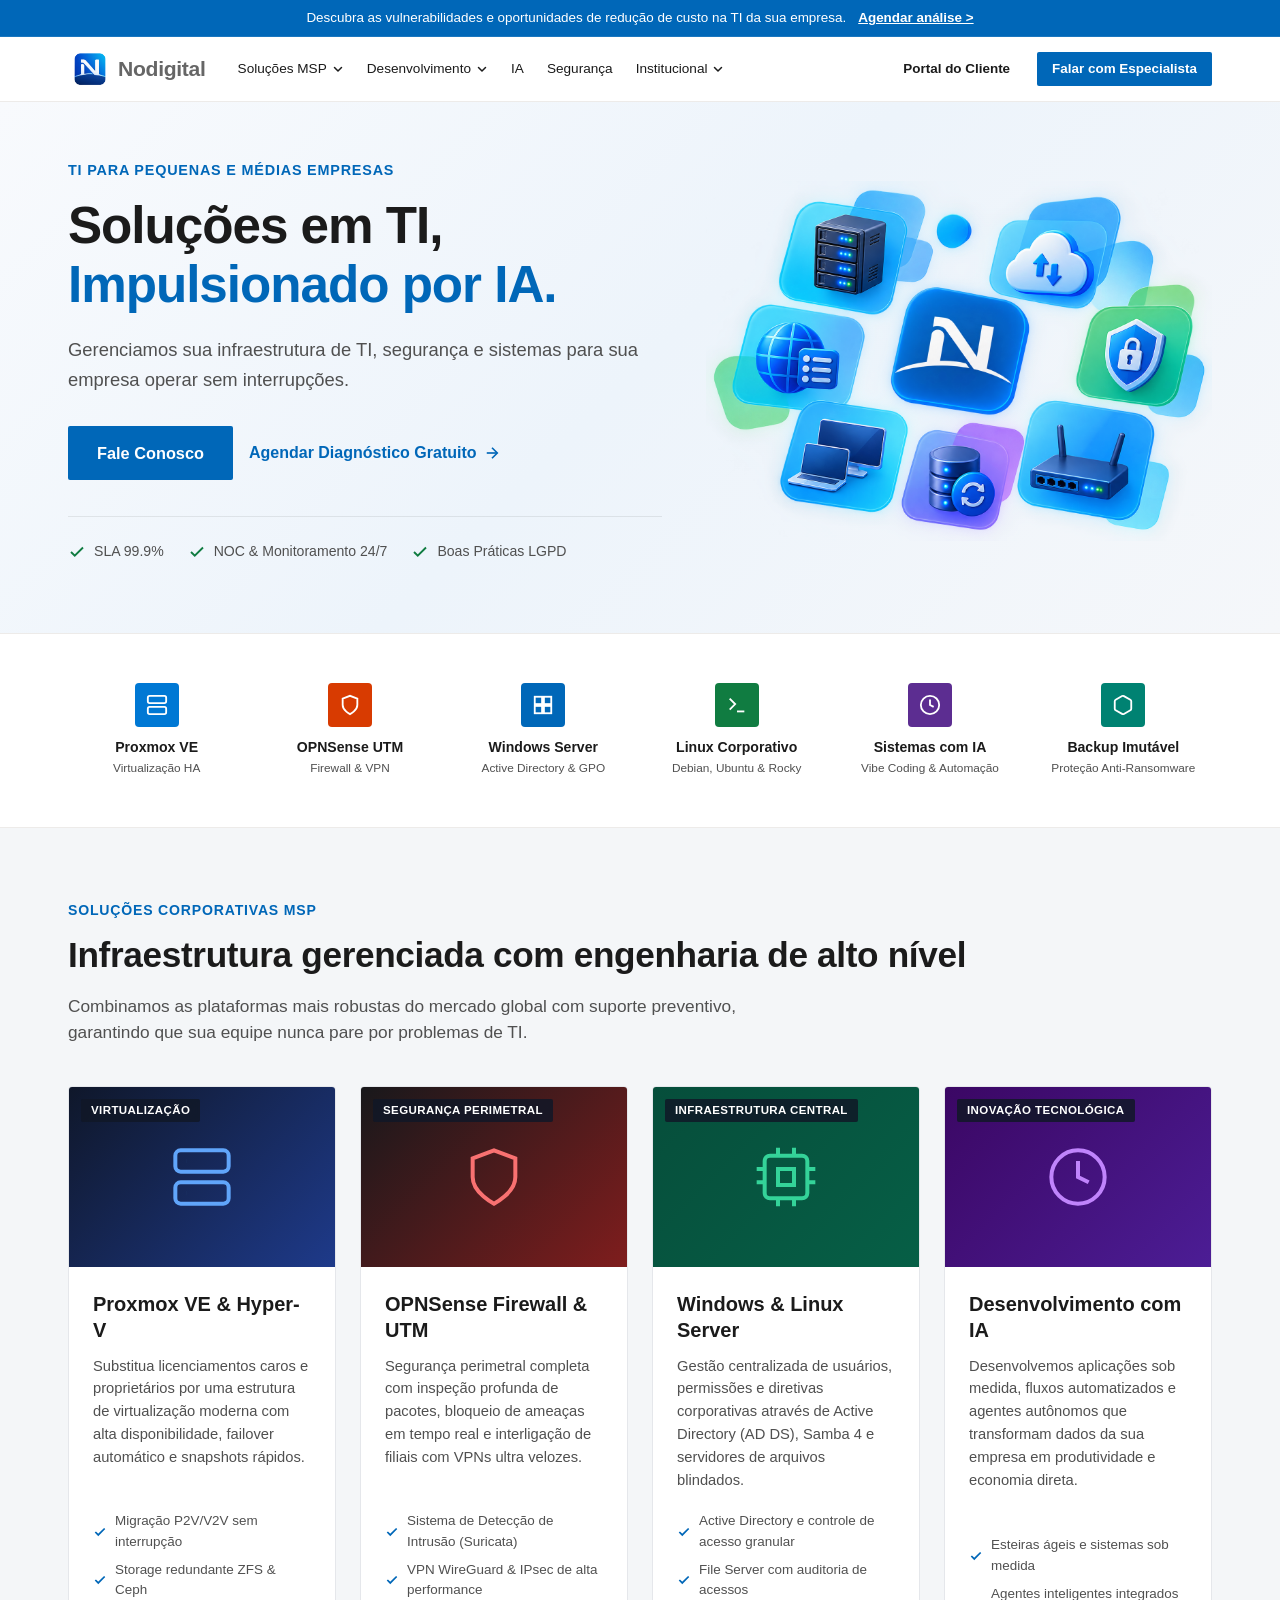
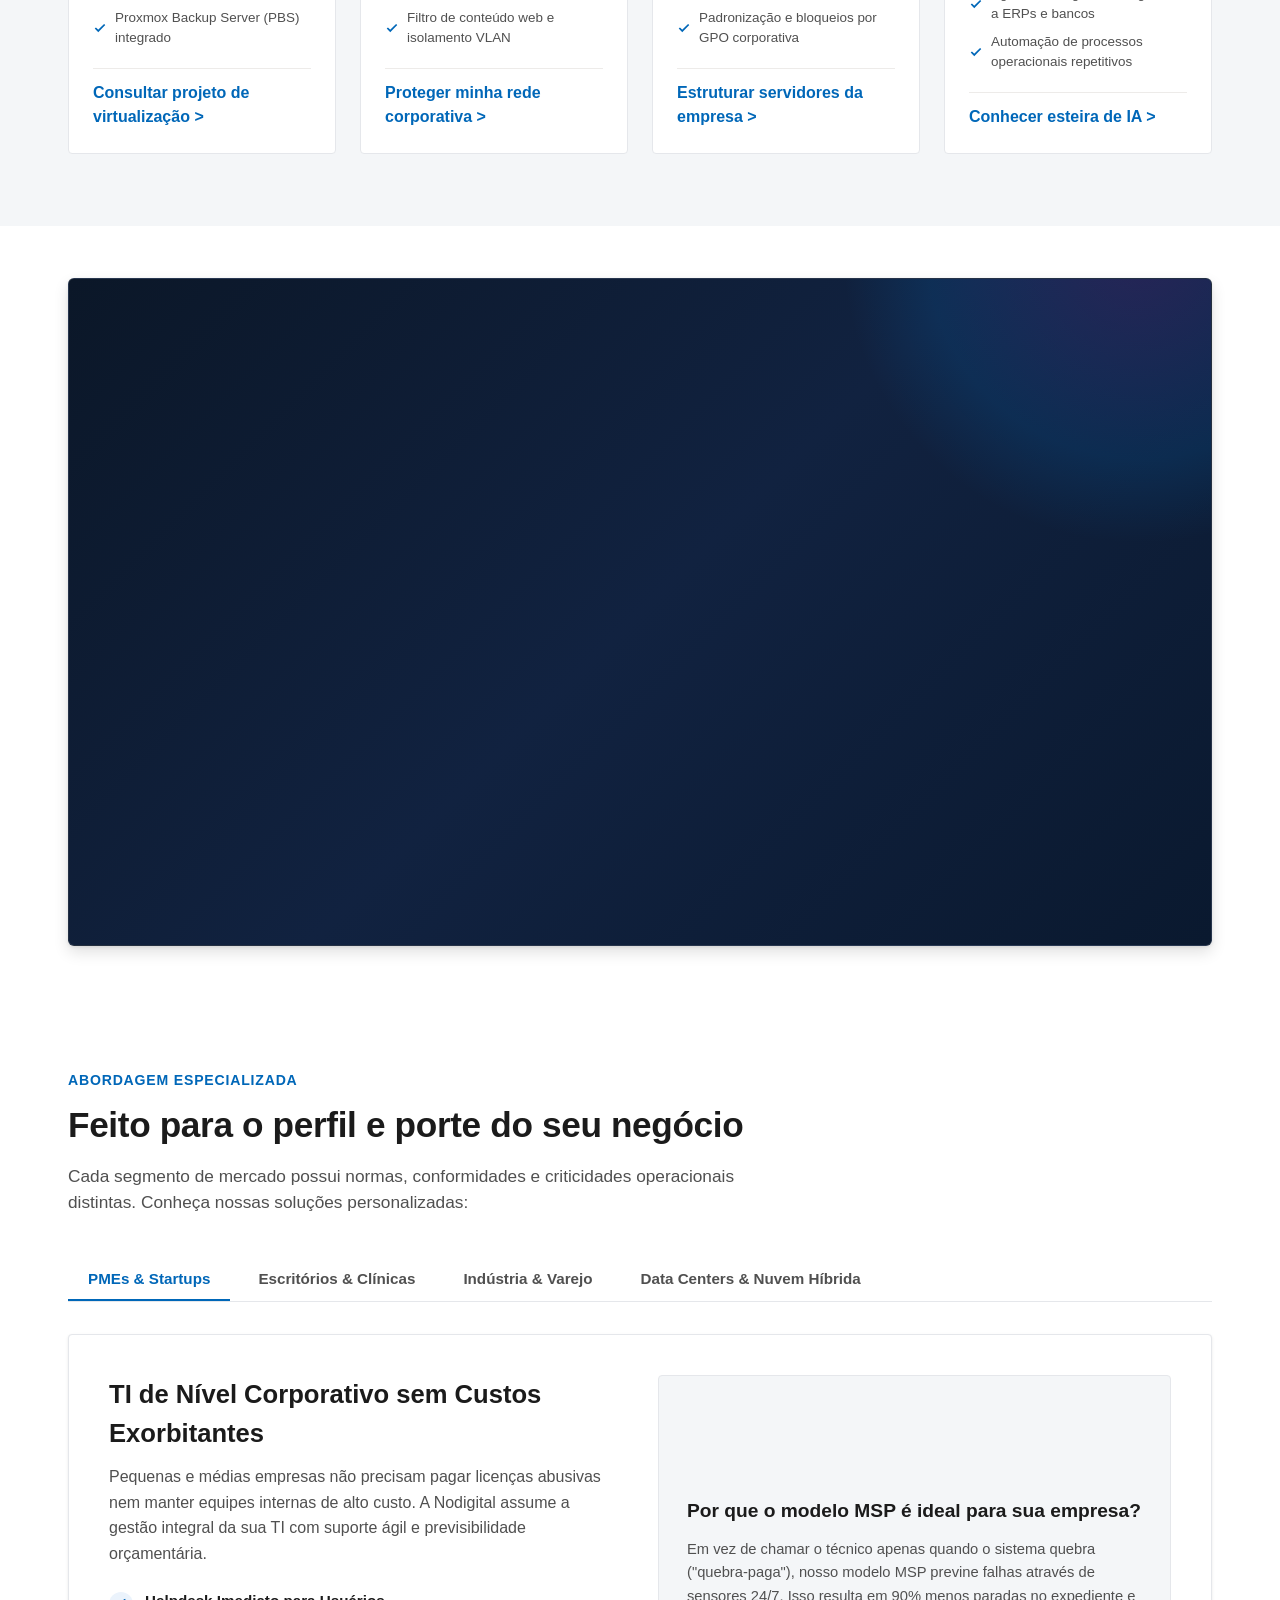
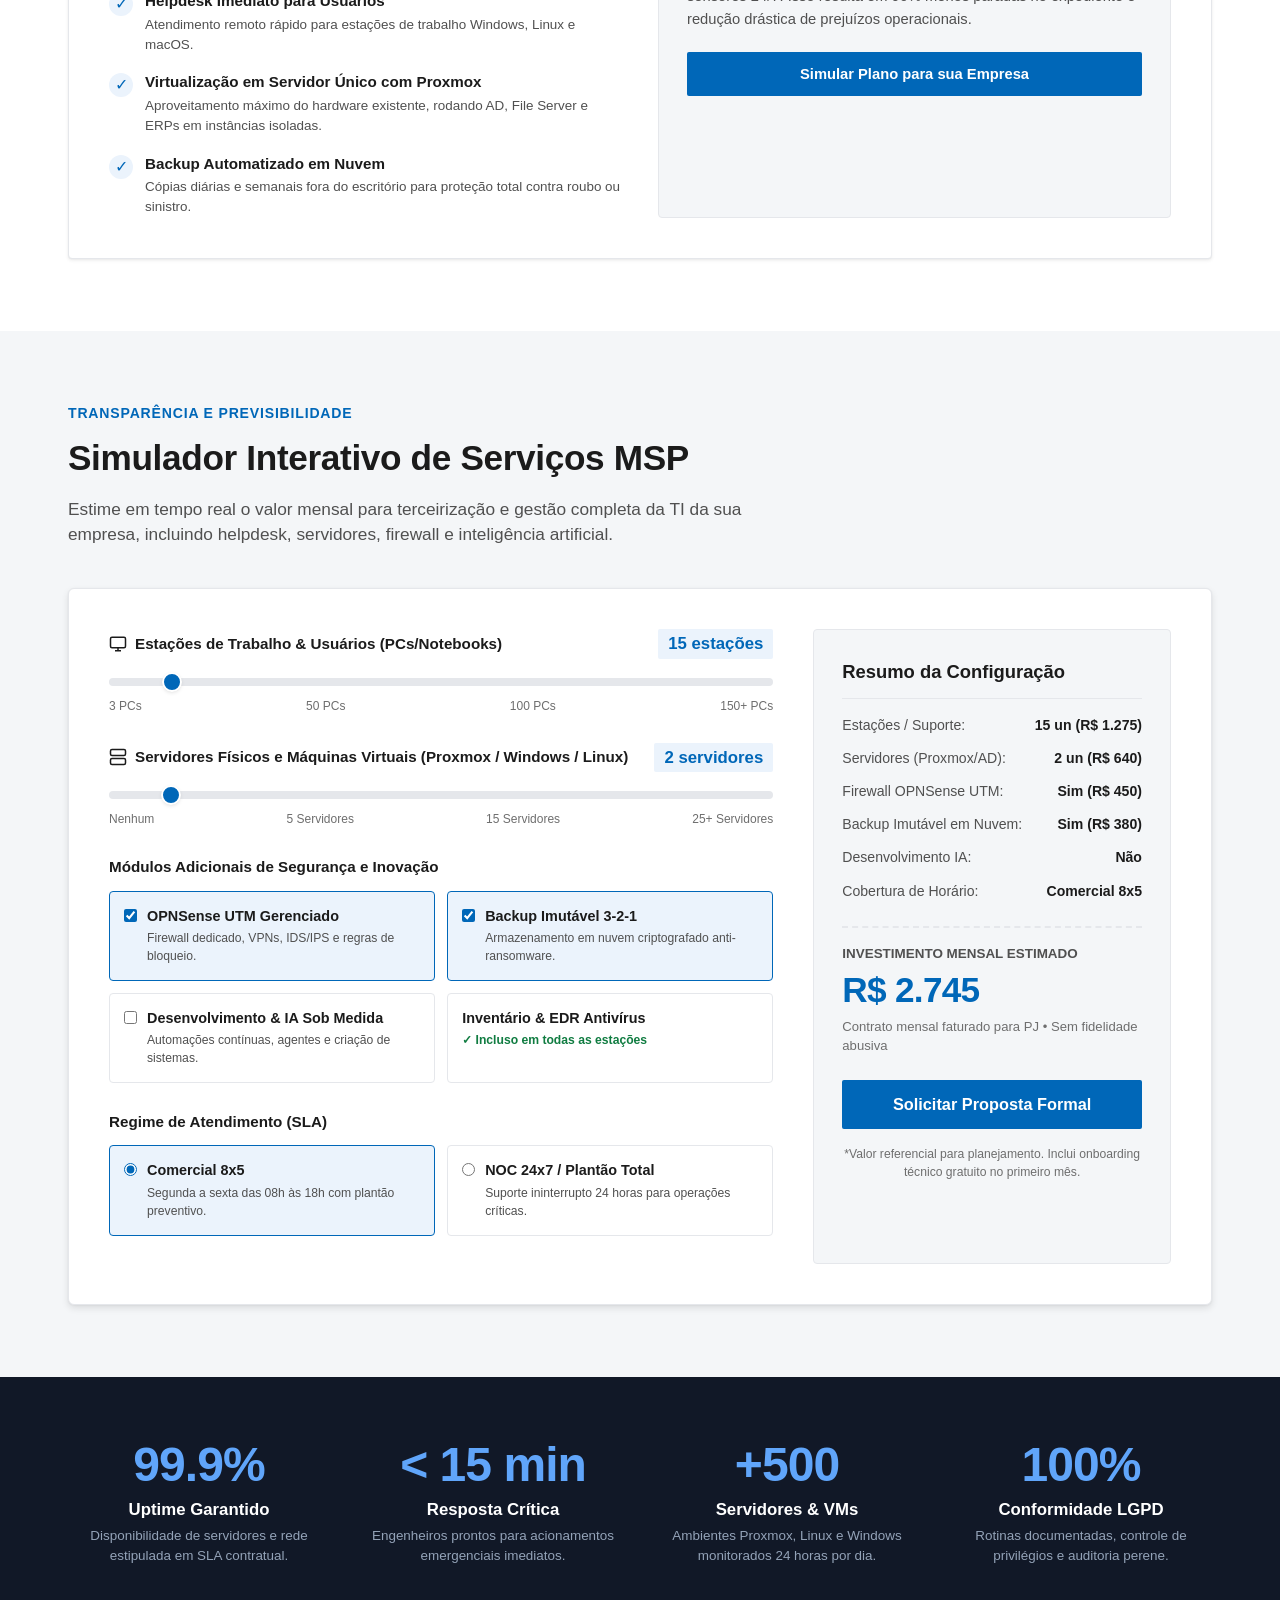
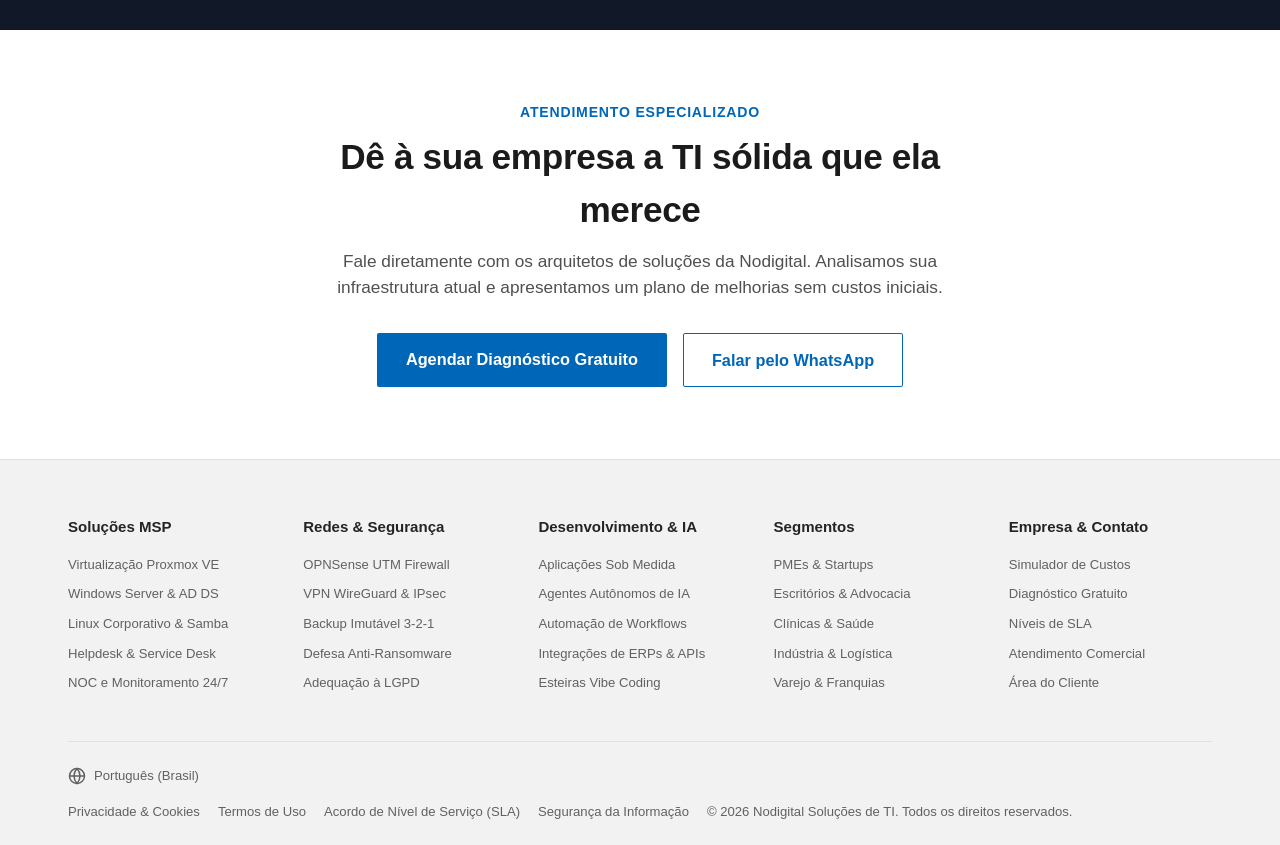
==== commit cd9fc013: "Ajuste de responsividade 4" ====
--- a/index.html
+++ b/index.html
@@ -19,7 +19,7 @@
   <link rel="icon" type="image/png" href="assets/img/logo.png" />
 
   <!-- Stylesheet -->
-  <link rel="stylesheet" href="styles.css" />
+  <link rel="stylesheet" href="styles.css?v=2.3" />
 </head>
 <body>
 
@@ -28,7 +28,8 @@
        ========================================================================== -->
   <div class="ms-topbar">
     <div class="ms-container ms-topbar__content">
-      <span>Descubra as vulnerabilidades e oportunidades de redução de custo na TI da sua empresa.</span>
+      <span class="ms-topbar__text ms-topbar__text-desktop">Descubra as vulnerabilidades e oportunidades de redução de custo na TI da sua empresa.</span>
+      <span class="ms-topbar__text ms-topbar__text-mobile">Redução de Custos de TI.</span>
       <a href="#contato" class="ms-topbar__link open-contact-modal">
         Agendar análise &gt;
       </a>
--- a/styles.css
+++ b/styles.css
@@ -180,6 +180,14 @@
 
 .ms-topbar__link:hover {
   color: #EBF3FC;
+}
+
+.ms-topbar__text-desktop {
+  display: inline;
+}
+
+.ms-topbar__text-mobile {
+  display: none;
 }
 
 /* ==========================================================================
@@ -1605,6 +1613,40 @@
 }
 
 @media (max-width: 768px) {
+  .ms-topbar {
+    padding: 8px 12px !important;
+    min-height: 36px;
+    display: flex;
+    align-items: center;
+    font-size: 0.82rem;
+    line-height: 1.35;
+  }
+  .ms-topbar .ms-container {
+    padding-left: 12px;
+    padding-right: 12px;
+    width: 100%;
+  }
+  .ms-topbar__content {
+    gap: 8px;
+    flex-wrap: nowrap;
+    justify-content: center;
+    align-items: center;
+    white-space: nowrap;
+    width: 100%;
+  }
+  .ms-topbar__text-desktop {
+    display: none !important;
+  }
+  .ms-topbar__text-mobile {
+    display: inline !important;
+    font-weight: 500;
+  }
+  .ms-topbar__link {
+    flex-shrink: 0;
+    white-space: nowrap;
+    padding: 2px 4px;
+    font-weight: 700;
+  }
   .ms-cards-grid {
     grid-template-columns: 1fr;
   }
@@ -1626,6 +1668,14 @@
 }
 
 @media (max-width: 480px) {
+  .ms-topbar {
+    padding: 7px 10px !important;
+    min-height: 34px;
+    font-size: 0.78rem;
+  }
+  .ms-topbar__content {
+    gap: 6px;
+  }
   .ms-quickstrip__grid {
     grid-template-columns: 1fr;
   }
@@ -1642,3 +1692,14 @@
     padding: 16px;
   }
 }
+
+@media (max-width: 360px) {
+  .ms-topbar {
+    padding: 6px 6px !important;
+    min-height: 32px;
+    font-size: 0.74rem;
+  }
+  .ms-topbar__content {
+    gap: 4px;
+  }
+}
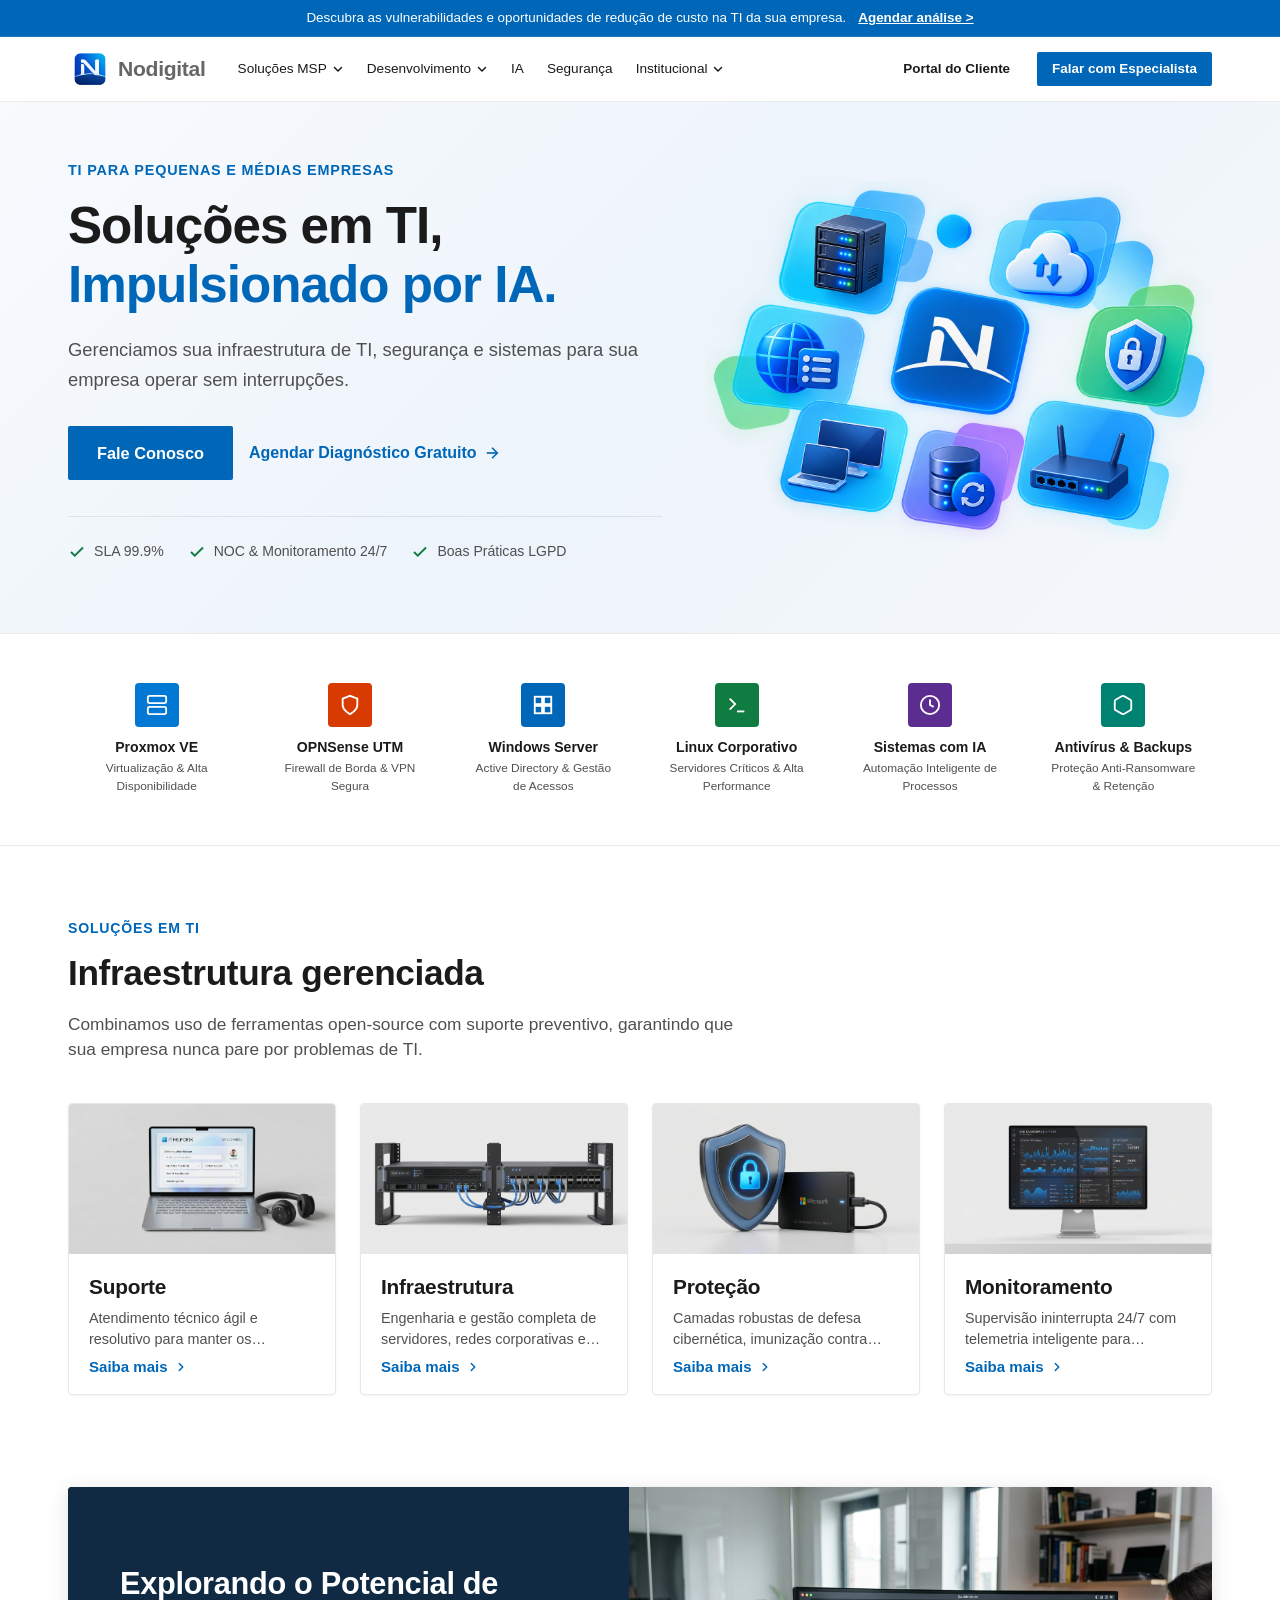
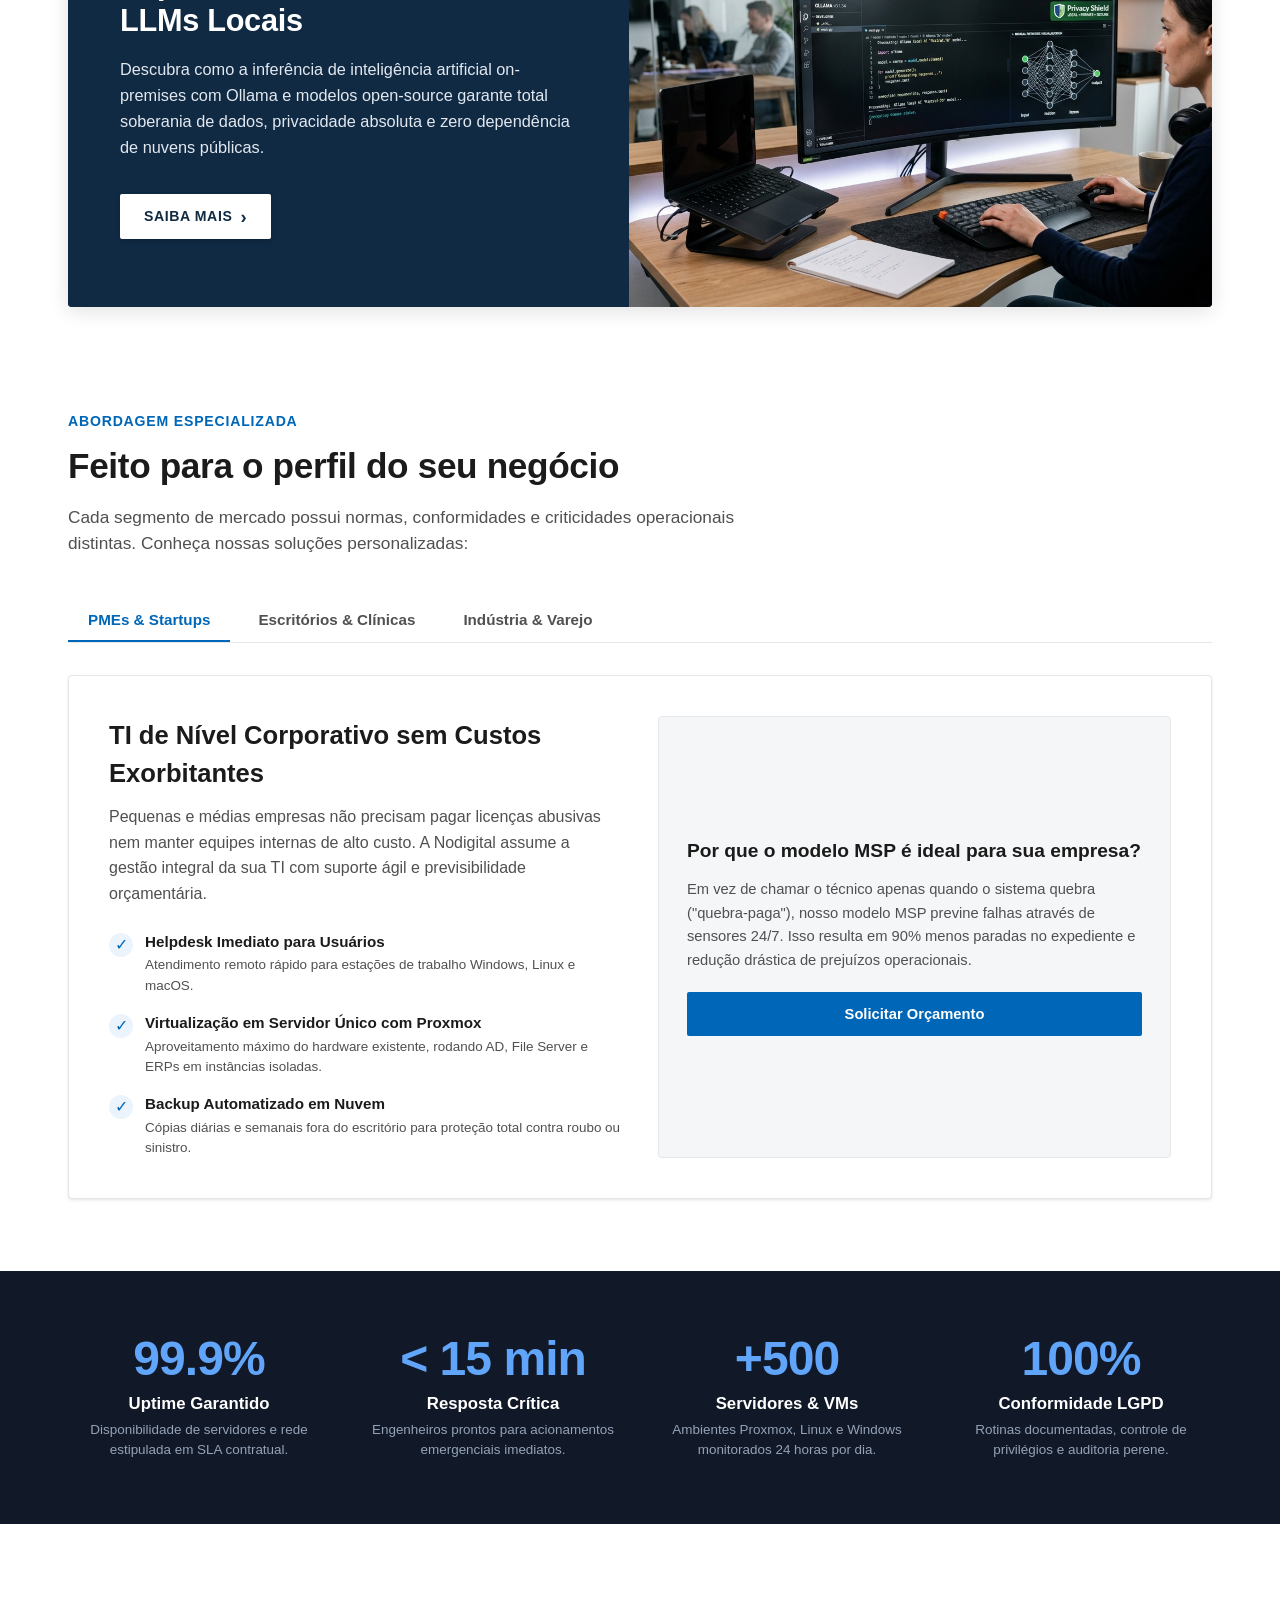
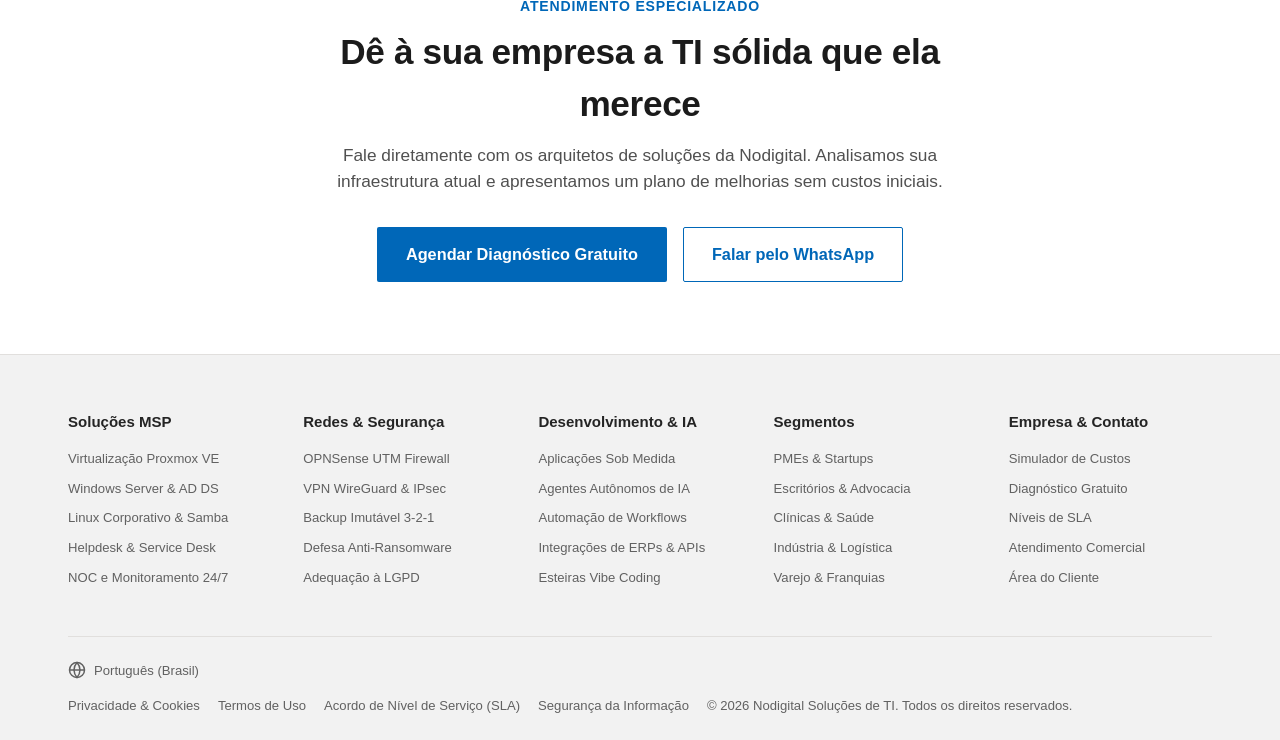
==== commit c59e5141: "Criado novas seções" ====
--- a/index.html
+++ b/index.html
@@ -1,17 +1,21 @@
 <!DOCTYPE html>
 <html lang="pt-BR">
+
 <head>
   <meta charset="UTF-8" />
   <meta name="viewport" content="width=device-width, initial-scale=1.0" />
   <title>Nodigital Tech</title>
-  <meta name="description" content="Serviços Gerenciados de TI (MSP) de alta performance: Proxmox VE, OPNSense, Windows & Linux Server, Backup Imutável, Cibersegurança e Desenvolvimento de Sistemas com IA." />
-  <meta name="keywords" content="MSP, Soluções de TI, Proxmox, OPNSense, Firewall, Windows Server, Linux Server, Cibersegurança, Suporte de TI, Desenvolvimento com IA, Nodigital" />
+  <meta name="description"
+    content="Serviços Gerenciados de TI (MSP) de alta performance: Proxmox VE, OPNSense, Windows & Linux Server, Backup Imutável, Cibersegurança e Desenvolvimento de Sistemas com IA." />
+  <meta name="keywords"
+    content="MSP, Soluções de TI, Proxmox, OPNSense, Firewall, Windows Server, Linux Server, Cibersegurança, Suporte de TI, Desenvolvimento com IA, Nodigital" />
 
   <!-- Open Graph / Meta Social -->
   <meta property="og:type" content="website" />
   <meta property="og:url" content="https://nodigital.com.br/" />
   <meta property="og:title" content="Nodigital | Soluções de TI, Infraestrutura MSP e IA" />
-  <meta property="og:description" content="Gestão completa de TI para sua empresa: servidores, virtualização Proxmox, firewall OPNSense, segurança avançada e automações com IA." />
+  <meta property="og:description"
+    content="Gestão completa de TI para sua empresa: servidores, virtualização Proxmox, firewall OPNSense, segurança avançada e automações com IA." />
   <meta property="og:locale" content="pt_BR" />
   <meta property="og:site_name" content="Nodigital" />
 
@@ -19,8 +23,9 @@
   <link rel="icon" type="image/png" href="assets/img/logo.png" />
 
   <!-- Stylesheet -->
-  <link rel="stylesheet" href="styles.css?v=2.3" />
+  <link rel="stylesheet" href="styles.css?v=2.5" />
 </head>
+
 <body>
 
   <!-- ==========================================================================
@@ -28,7 +33,8 @@
        ========================================================================== -->
   <div class="ms-topbar">
     <div class="ms-container ms-topbar__content">
-      <span class="ms-topbar__text ms-topbar__text-desktop">Descubra as vulnerabilidades e oportunidades de redução de custo na TI da sua empresa.</span>
+      <span class="ms-topbar__text ms-topbar__text-desktop">Descubra as vulnerabilidades e oportunidades de redução de
+        custo na TI da sua empresa.</span>
       <span class="ms-topbar__text ms-topbar__text-mobile">Redução de Custos de TI.</span>
       <a href="#contato" class="ms-topbar__link open-contact-modal">
         Agendar análise &gt;
@@ -41,7 +47,7 @@
        ========================================================================== -->
   <header class="ms-header" id="header">
     <div class="ms-container ms-header__nav">
-      
+
       <!-- Brand Logo + Nav Links lado a lado -->
       <div class="ms-header__left">
         <!-- Brand Logo -->
@@ -56,22 +62,31 @@
             <li class="ms-nav__item">
               <a href="#solucoes" class="ms-nav__link">
                 Soluções MSP
-                <svg width="12" height="12" viewBox="0 0 12 12" fill="none"><path d="M2.5 4.5L6 8L9.5 4.5" stroke="currentColor" stroke-width="1.5" stroke-linecap="round" stroke-linejoin="round"/></svg>
+                <svg width="12" height="12" viewBox="0 0 12 12" fill="none">
+                  <path d="M2.5 4.5L6 8L9.5 4.5" stroke="currentColor" stroke-width="1.5" stroke-linecap="round"
+                    stroke-linejoin="round" />
+                </svg>
               </a>
               <!-- Menu suspenso simples (apenas texto) -->
               <div class="ms-simple-dropdown">
-                <a href="#solucoes" class="ms-simple-dropdown__link">Virtualização Proxmox VE</a>
-                <a href="#solucoes" class="ms-simple-dropdown__link">Firewall OPNSense & UTM</a>
-                <a href="#solucoes" class="ms-simple-dropdown__link">Windows & Linux Server</a>
-                <a href="#solucoes" class="ms-simple-dropdown__link">Backup Imutável 3-2-1</a>
-                <a href="#diferenciais" class="ms-simple-dropdown__link">Gestão de TI & NOC 24/7</a>
+                <a href="#diferenciais" class="ms-simple-dropdown__link">Service Desk e Suporte de TI</a>
+                <a href="#solucoes" class="ms-simple-dropdown__link">Virtualização</a>
+                <a href="#solucoes" class="ms-simple-dropdown__link">Firewall e Segurança de Rede</a>
+                <a href="#solucoes" class="ms-simple-dropdown__link">Redes Wi-Fi Corporativas</a>
+                <a href="#solucoes" class="ms-simple-dropdown__link">Servidores e Infraestrutura</a>
+                <a href="#solucoes" class="ms-simple-dropdown__link">Backup e Recuperação de Dados</a>
+                <a href="#diferenciais" class="ms-simple-dropdown__link">Monitoramento 24/7</a>
+                <a href="#diferenciais" class="ms-simple-dropdown__link">Proteção de Endpoints</a>
               </div>
             </li>
 
             <li class="ms-nav__item">
               <a href="#ia-dev" class="ms-nav__link">
                 Desenvolvimento
-                <svg width="12" height="12" viewBox="0 0 12 12" fill="none"><path d="M2.5 4.5L6 8L9.5 4.5" stroke="currentColor" stroke-width="1.5" stroke-linecap="round" stroke-linejoin="round"/></svg>
+                <svg width="12" height="12" viewBox="0 0 12 12" fill="none">
+                  <path d="M2.5 4.5L6 8L9.5 4.5" stroke="currentColor" stroke-width="1.5" stroke-linecap="round"
+                    stroke-linejoin="round" />
+                </svg>
               </a>
               <!-- Menu suspenso simples de Desenvolvimento -->
               <div class="ms-simple-dropdown">
@@ -93,15 +108,18 @@
             <li class="ms-nav__item">
               <a href="#segmentos" class="ms-nav__link">
                 Institucional
-                <svg width="12" height="12" viewBox="0 0 12 12" fill="none"><path d="M2.5 4.5L6 8L9.5 4.5" stroke="currentColor" stroke-width="1.5" stroke-linecap="round" stroke-linejoin="round"/></svg>
+                <svg width="12" height="12" viewBox="0 0 12 12" fill="none">
+                  <path d="M2.5 4.5L6 8L9.5 4.5" stroke="currentColor" stroke-width="1.5" stroke-linecap="round"
+                    stroke-linejoin="round" />
+                </svg>
               </a>
               <!-- Menu suspenso simples de Institucional -->
               <div class="ms-simple-dropdown">
-                <a href="#diferenciais" class="ms-simple-dropdown__link">Nossa Equipe</a>
+                <a href="#diferenciais" class="ms-simple-dropdown__link">Equipe Técnica</a>
                 <a href="#segmentos" class="ms-simple-dropdown__link">Visão</a>
                 <a href="#diferenciais" class="ms-simple-dropdown__link">Cases de Sucesso</a>
                 <a href="#diferenciais" class="ms-simple-dropdown__link">Empresas Parceiras</a>
-                <a href="#contato" class="ms-simple-dropdown__link open-contact-modal">Download</a>
+                <a href="#contato" class="ms-simple-dropdown__link open-contact-modal">Centro de Download</a>
               </div>
             </li>
           </ul>
@@ -120,7 +138,11 @@
 
         <!-- Mobile Menu Trigger -->
         <button class="ms-menu-btn" aria-label="Abrir menu de navegação">
-          <svg width="24" height="24" viewBox="0 0 24 24" fill="none" stroke="currentColor" stroke-width="2"><line x1="3" y1="12" x2="21" y2="12"></line><line x1="3" y1="6" x2="21" y2="6"></line><line x1="3" y1="18" x2="21" y2="18"></line></svg>
+          <svg width="24" height="24" viewBox="0 0 24 24" fill="none" stroke="currentColor" stroke-width="2">
+            <line x1="3" y1="12" x2="21" y2="12"></line>
+            <line x1="3" y1="6" x2="21" y2="6"></line>
+            <line x1="3" y1="18" x2="21" y2="18"></line>
+          </svg>
         </button>
       </div>
     </div>
@@ -134,7 +156,8 @@
           <img src="assets/img/logo.png" alt="Nodigital Logo" class="ms-brand__img" width="44" height="44" />
           <span class="ms-brand__text">Nodigital</span>
         </div>
-        <button class="ms-drawer-close" style="background:none;border:none;font-size:1.5rem;cursor:pointer;">&times;</button>
+        <button class="ms-drawer-close"
+          style="background:none;border:none;font-size:1.5rem;cursor:pointer;">&times;</button>
       </div>
       <div class="ms-mobile-nav">
         <a href="#solucoes">Soluções MSP <span>&gt;</span></a>
@@ -160,7 +183,7 @@
           <span class="ms-hero__eyebrow">TI Para Pequenas e Médias Empresas</span>
 
           <h1 class="ms-hero__title">
-            Soluções em TI,<br>  <span class="ms-hero__title-accent">Impulsionado por IA.</span>
+            Soluções em TI,<br> <span class="ms-hero__title-accent">Impulsionado por IA.</span>
           </h1>
 
           <p class="ms-hero__desc">
@@ -173,29 +196,41 @@
             </a>
             <a href="#contato" class="ms-link-arrow open-contact-modal">
               Agendar Diagnóstico Gratuito
-              <svg width="18" height="18" viewBox="0 0 24 24" fill="none" stroke="currentColor" stroke-width="2.2"><path d="M5 12h14"></path><path d="M12 5l7 7-7 7"></path></svg>
+              <svg width="18" height="18" viewBox="0 0 24 24" fill="none" stroke="currentColor" stroke-width="2.2">
+                <path d="M5 12h14"></path>
+                <path d="M12 5l7 7-7 7"></path>
+              </svg>
             </a>
           </div>
 
           <div class="ms-hero__meta">
             <div class="ms-hero__meta-item">
-              <svg width="18" height="18" viewBox="0 0 24 24" fill="none" stroke="currentColor" stroke-width="2.5"><polyline points="20 6 9 17 4 12"></polyline></svg>
+              <svg width="18" height="18" viewBox="0 0 24 24" fill="none" stroke="currentColor" stroke-width="2.5">
+                <polyline points="20 6 9 17 4 12"></polyline>
+              </svg>
               <span>SLA 99.9%</span>
             </div>
             <div class="ms-hero__meta-item">
-              <svg width="18" height="18" viewBox="0 0 24 24" fill="none" stroke="currentColor" stroke-width="2.5"><polyline points="20 6 9 17 4 12"></polyline></svg>
-              <span>NOC & Monitoramento 24/7</span>
+              <svg width="18" height="18" viewBox="0 0 24 24" fill="none" stroke="currentColor" stroke-width="2.5">
+                <polyline points="20 6 9 17 4 12"></polyline>
+              </svg>
+              <span class="ms-hero__meta-text--desktop">NOC &amp; Monitoramento 24/7</span>
+              <span class="ms-hero__meta-text--mobile">NOC 24/7</span>
             </div>
             <div class="ms-hero__meta-item">
-              <svg width="18" height="18" viewBox="0 0 24 24" fill="none" stroke="currentColor" stroke-width="2.5"><polyline points="20 6 9 17 4 12"></polyline></svg>
-              <span>Boas Práticas LGPD</span>
+              <svg width="18" height="18" viewBox="0 0 24 24" fill="none" stroke="currentColor" stroke-width="2.5">
+                <polyline points="20 6 9 17 4 12"></polyline>
+              </svg>
+              <span class="ms-hero__meta-text--desktop">Boas Práticas LGPD</span>
+              <span class="ms-hero__meta-text--mobile">LGPD</span>
             </div>
           </div>
         </div>
 
         <!-- Hero Visual Stage (Estilo Microsoft 365) -->
         <div class="ms-hero__visual">
-          <img src="assets/img/hero.png" alt="Soluções em TI, Infraestrutura e IA Nodigital" class="ms-hero__img" width="600" height="450" />
+          <img src="assets/img/hero.png" alt="Soluções em TI, Infraestrutura e IA Nodigital" class="ms-hero__img"
+            width="600" height="450" />
         </div>
       </div>
     </section>
@@ -205,53 +240,75 @@
          ========================================================================== -->
     <section class="ms-quickstrip" aria-label="Acesso Rápido a Tecnologias">
       <div class="ms-container ms-quickstrip__grid">
-        
+
         <a href="#solucoes" class="ms-quick-item">
           <div class="ms-quick-item__icon" style="background-color: #0078D4;">
-            <svg width="22" height="22" viewBox="0 0 24 24" fill="none" stroke="currentColor" stroke-width="2"><rect x="2" y="2" width="20" height="8" rx="2"></rect><rect x="2" y="14" width="20" height="8" rx="2"></rect><line x1="6" y1="6" x2="6.01" y2="6"></line><line x1="6" y1="18" x2="6.01" y2="18"></line></svg>
+            <svg width="22" height="22" viewBox="0 0 24 24" fill="none" stroke="currentColor" stroke-width="2">
+              <rect x="2" y="2" width="20" height="8" rx="2"></rect>
+              <rect x="2" y="14" width="20" height="8" rx="2"></rect>
+              <line x1="6" y1="6" x2="6.01" y2="6"></line>
+              <line x1="6" y1="18" x2="6.01" y2="18"></line>
+            </svg>
           </div>
           <span class="ms-quick-item__title">Proxmox VE</span>
-          <span class="ms-quick-item__subtitle">Virtualização HA</span>
+          <span class="ms-quick-item__subtitle">Virtualização &amp; Alta Disponibilidade</span>
         </a>
 
         <a href="#solucoes" class="ms-quick-item">
           <div class="ms-quick-item__icon" style="background-color: #D83B01;">
-            <svg width="22" height="22" viewBox="0 0 24 24" fill="none" stroke="currentColor" stroke-width="2"><path d="M12 22s8-4 8-10V5l-8-3-8 3v7c0 6 8 10 8 10z"></path></svg>
+            <svg width="22" height="22" viewBox="0 0 24 24" fill="none" stroke="currentColor" stroke-width="2">
+              <path d="M12 22s8-4 8-10V5l-8-3-8 3v7c0 6 8 10 8 10z"></path>
+            </svg>
           </div>
           <span class="ms-quick-item__title">OPNSense UTM</span>
-          <span class="ms-quick-item__subtitle">Firewall & VPN</span>
+          <span class="ms-quick-item__subtitle">Firewall de Borda &amp; VPN Segura</span>
         </a>
 
         <a href="#solucoes" class="ms-quick-item">
           <div class="ms-quick-item__icon" style="background-color: #0067B8;">
-            <svg width="22" height="22" viewBox="0 0 24 24" fill="none" stroke="currentColor" stroke-width="2"><rect x="3" y="3" width="8" height="8"></rect><rect x="13" y="3" width="8" height="8"></rect><rect x="3" y="13" width="8" height="8"></rect><rect x="13" y="13" width="8" height="8"></rect></svg>
+            <svg width="22" height="22" viewBox="0 0 24 24" fill="none" stroke="currentColor" stroke-width="2">
+              <rect x="3" y="3" width="8" height="8"></rect>
+              <rect x="13" y="3" width="8" height="8"></rect>
+              <rect x="3" y="13" width="8" height="8"></rect>
+              <rect x="13" y="13" width="8" height="8"></rect>
+            </svg>
           </div>
           <span class="ms-quick-item__title">Windows Server</span>
-          <span class="ms-quick-item__subtitle">Active Directory & GPO</span>
+          <span class="ms-quick-item__subtitle">Active Directory &amp; Gestão de Acessos</span>
         </a>
 
         <a href="#solucoes" class="ms-quick-item">
           <div class="ms-quick-item__icon" style="background-color: #107C41;">
-            <svg width="22" height="22" viewBox="0 0 24 24" fill="none" stroke="currentColor" stroke-width="2"><polyline points="4 17 10 11 4 5"></polyline><line x1="12" y1="19" x2="20" y2="19"></line></svg>
+            <svg width="22" height="22" viewBox="0 0 24 24" fill="none" stroke="currentColor" stroke-width="2">
+              <polyline points="4 17 10 11 4 5"></polyline>
+              <line x1="12" y1="19" x2="20" y2="19"></line>
+            </svg>
           </div>
           <span class="ms-quick-item__title">Linux Corporativo</span>
-          <span class="ms-quick-item__subtitle">Debian, Ubuntu & Rocky</span>
+          <span class="ms-quick-item__subtitle">Servidores Críticos &amp; Alta Performance</span>
         </a>
 
         <a href="#ia-dev" class="ms-quick-item">
           <div class="ms-quick-item__icon" style="background-color: #5C2D91;">
-            <svg width="22" height="22" viewBox="0 0 24 24" fill="none" stroke="currentColor" stroke-width="2"><path d="M12 2a10 10 0 0 1 10 10c0 5.5-4.5 10-10 10S2 17.5 2 12 6.5 2 12 2z"></path><path d="M12 6v6l4 2"></path></svg>
+            <svg width="22" height="22" viewBox="0 0 24 24" fill="none" stroke="currentColor" stroke-width="2">
+              <path d="M12 2a10 10 0 0 1 10 10c0 5.5-4.5 10-10 10S2 17.5 2 12 6.5 2 12 2z"></path>
+              <path d="M12 6v6l4 2"></path>
+            </svg>
           </div>
           <span class="ms-quick-item__title">Sistemas com IA</span>
-          <span class="ms-quick-item__subtitle">Vibe Coding & Automação</span>
+          <span class="ms-quick-item__subtitle">Automação Inteligente de Processos</span>
         </a>
 
         <a href="#diferenciais" class="ms-quick-item">
           <div class="ms-quick-item__icon" style="background-color: #008272;">
-            <svg width="22" height="22" viewBox="0 0 24 24" fill="none" stroke="currentColor" stroke-width="2"><path d="M21 16V8a2 2 0 0 0-1-1.73l-7-4a2 2 0 0 0-2 0l-7 4A2 2 0 0 0 3 8v8a2 2 0 0 0 1 1.73l7 4a2 2 0 0 0 2 0l7-4A2 2 0 0 0 21 16z"></path></svg>
-          </div>
-          <span class="ms-quick-item__title">Backup Imutável</span>
-          <span class="ms-quick-item__subtitle">Proteção Anti-Ransomware</span>
+            <svg width="22" height="22" viewBox="0 0 24 24" fill="none" stroke="currentColor" stroke-width="2">
+              <path
+                d="M21 16V8a2 2 0 0 0-1-1.73l-7-4a2 2 0 0 0-2 0l-7 4A2 2 0 0 0 3 8v8a2 2 0 0 0 1 1.73l7 4a2 2 0 0 0 2 0l7-4A2 2 0 0 0 21 16z">
+              </path>
+            </svg>
+          </div>
+          <span class="ms-quick-item__title">Antivírus & Backups</span>
+          <span class="ms-quick-item__subtitle">Proteção Anti-Ransomware &amp; Retenção</span>
         </a>
 
       </div>
@@ -260,234 +317,129 @@
     <!-- ==========================================================================
          CORE SOLUTIONS (4-Card Grid Microsoft)
          ========================================================================== -->
-    <section class="ms-section ms-section--alt" id="solucoes">
+    <section class="ms-section" id="solucoes" style="background-color: #FFFFFF;">
       <div class="ms-container">
         <div class="ms-section__header">
-          <span class="ms-section__eyebrow">Soluções Corporativas MSP</span>
-          <h2 class="ms-section__title">Infraestrutura gerenciada com engenharia de alto nível</h2>
+          <span class="ms-section__eyebrow">Soluções em TI</span>
+          <h2 class="ms-section__title">Infraestrutura gerenciada</h2>
           <p class="ms-section__subtitle">
-            Combinamos as plataformas mais robustas do mercado global com suporte preventivo, garantindo que sua equipe nunca pare por problemas de TI.
+            Combinamos uso de ferramentas open-source com suporte preventivo, garantindo que sua empresa nunca pare por
+            problemas de TI.
           </p>
         </div>
 
         <div class="ms-cards-grid">
-          
-          <!-- Card 1: Proxmox VE -->
+
+          <!-- Card 1: Suporte -->
           <article class="ms-card">
-            <div class="ms-card__visual" style="background: linear-gradient(135deg, #0F172A 0%, #1E3A8A 100%);">
-              <span class="ms-card__badge">Virtualização</span>
-              <div style="color:#60A5FA; text-align:center;">
-                <svg width="64" height="64" viewBox="0 0 24 24" fill="none" stroke="currentColor" stroke-width="1.5"><rect x="2" y="2" width="20" height="8" rx="2"></rect><rect x="2" y="14" width="20" height="8" rx="2"></rect><line x1="6" y1="6" x2="6.01" y2="6"></line><line x1="6" y1="18" x2="6.01" y2="18"></line></svg>
+            <div class="ms-card__visual">
+              <img src="assets/img/card-suporte.jpg" alt="Suporte Técnico Especializado" class="ms-card__img" loading="lazy" />
+            </div>
+            <div class="ms-card__content">
+              <h3 class="ms-card__title">Suporte</h3>
+              <p class="ms-card__desc">
+                Atendimento técnico ágil e resolutivo para manter os colaboradores da sua empresa sempre operando sem interrupções.
+              </p>
+              <div class="ms-card__action">
+                <button type="button" class="ms-card__link open-detail-modal" data-target="modal-suporte" aria-label="Saiba mais sobre Suporte">
+                  Saiba mais
+                  <svg width="14" height="14" viewBox="0 0 24 24" fill="none" stroke="currentColor" stroke-width="2.5" stroke-linecap="round" stroke-linejoin="round">
+                    <polyline points="9 18 15 12 9 6"></polyline>
+                  </svg>
+                </button>
               </div>
             </div>
+          </article>
+
+          <!-- Card 2: Infraestrutura -->
+          <article class="ms-card">
+            <div class="ms-card__visual">
+              <img src="assets/img/card-infraestrutura.jpg" alt="Infraestrutura e Servidores" class="ms-card__img" loading="lazy" />
+            </div>
             <div class="ms-card__content">
-              <h3 class="ms-card__title">Proxmox VE & Hyper-V</h3>
+              <h3 class="ms-card__title">Infraestrutura</h3>
               <p class="ms-card__desc">
-                Substitua licenciamentos caros e proprietários por uma estrutura de virtualização moderna com alta disponibilidade, failover automático e snapshots rápidos.
+                Engenharia e gestão completa de servidores, redes corporativas e ambientes virtualizados de alta disponibilidade.
               </p>
-              <ul class="ms-card__bullets">
-                <li class="ms-card__bullet-item">
-                  <svg width="14" height="14" viewBox="0 0 24 24" fill="none" stroke="currentColor" stroke-width="3"><polyline points="20 6 9 17 4 12"></polyline></svg>
-                  <span>Migração P2V/V2V sem interrupção</span>
-                </li>
-                <li class="ms-card__bullet-item">
-                  <svg width="14" height="14" viewBox="0 0 24 24" fill="none" stroke="currentColor" stroke-width="3"><polyline points="20 6 9 17 4 12"></polyline></svg>
-                  <span>Storage redundante ZFS & Ceph</span>
-                </li>
-                <li class="ms-card__bullet-item">
-                  <svg width="14" height="14" viewBox="0 0 24 24" fill="none" stroke="currentColor" stroke-width="3"><polyline points="20 6 9 17 4 12"></polyline></svg>
-                  <span>Proxmox Backup Server (PBS) integrado</span>
-                </li>
-              </ul>
-              <div class="ms-card__footer">
-                <a href="#contato" class="ms-link-arrow open-contact-modal">
-                  Consultar projeto de virtualização &gt;
-                </a>
+              <div class="ms-card__action">
+                <button type="button" class="ms-card__link open-detail-modal" data-target="modal-infraestrutura" aria-label="Saiba mais sobre Infraestrutura">
+                  Saiba mais
+                  <svg width="14" height="14" viewBox="0 0 24 24" fill="none" stroke="currentColor" stroke-width="2.5" stroke-linecap="round" stroke-linejoin="round">
+                    <polyline points="9 18 15 12 9 6"></polyline>
+                  </svg>
+                </button>
               </div>
             </div>
           </article>
 
-          <!-- Card 2: OPNSense Firewall -->
+          <!-- Card 3: Proteção -->
           <article class="ms-card">
-            <div class="ms-card__visual" style="background: linear-gradient(135deg, #18181B 0%, #7F1D1D 100%);">
-              <span class="ms-card__badge">Segurança Perimetral</span>
-              <div style="color:#F87171; text-align:center;">
-                <svg width="64" height="64" viewBox="0 0 24 24" fill="none" stroke="currentColor" stroke-width="1.5"><path d="M12 22s8-4 8-10V5l-8-3-8 3v7c0 6 8 10 8 10z"></path></svg>
+            <div class="ms-card__visual">
+              <img src="assets/img/card-protecao.jpg" alt="Proteção e Segurança da Informação" class="ms-card__img" loading="lazy" />
+            </div>
+            <div class="ms-card__content">
+              <h3 class="ms-card__title">Proteção</h3>
+              <p class="ms-card__desc">
+                Camadas robustas de defesa cibernética, imunização contra ransomware e rotinas de backup corporativo.
+              </p>
+              <div class="ms-card__action">
+                <button type="button" class="ms-card__link open-detail-modal" data-target="modal-protecao" aria-label="Saiba mais sobre Proteção">
+                  Saiba mais
+                  <svg width="14" height="14" viewBox="0 0 24 24" fill="none" stroke="currentColor" stroke-width="2.5" stroke-linecap="round" stroke-linejoin="round">
+                    <polyline points="9 18 15 12 9 6"></polyline>
+                  </svg>
+                </button>
               </div>
             </div>
+          </article>
+
+          <!-- Card 4: Monitoramento -->
+          <article class="ms-card">
+            <div class="ms-card__visual">
+              <img src="assets/img/card-monitoramento.jpg" alt="Monitoramento 24/7 de Infraestrutura" class="ms-card__img" loading="lazy" />
+            </div>
             <div class="ms-card__content">
-              <h3 class="ms-card__title">OPNSense Firewall & UTM</h3>
+              <h3 class="ms-card__title">Monitoramento</h3>
               <p class="ms-card__desc">
-                Segurança perimetral completa com inspeção profunda de pacotes, bloqueio de ameaças em tempo real e interligação de filiais com VPNs ultra velozes.
+                Supervisão ininterrupta 24/7 com telemetria inteligente para identificar e resolver anomalias antes de causarem paradas.
               </p>
-              <ul class="ms-card__bullets">
-                <li class="ms-card__bullet-item">
-                  <svg width="14" height="14" viewBox="0 0 24 24" fill="none" stroke="currentColor" stroke-width="3"><polyline points="20 6 9 17 4 12"></polyline></svg>
-                  <span>Sistema de Detecção de Intrusão (Suricata)</span>
-                </li>
-                <li class="ms-card__bullet-item">
-                  <svg width="14" height="14" viewBox="0 0 24 24" fill="none" stroke="currentColor" stroke-width="3"><polyline points="20 6 9 17 4 12"></polyline></svg>
-                  <span>VPN WireGuard & IPsec de alta performance</span>
-                </li>
-                <li class="ms-card__bullet-item">
-                  <svg width="14" height="14" viewBox="0 0 24 24" fill="none" stroke="currentColor" stroke-width="3"><polyline points="20 6 9 17 4 12"></polyline></svg>
-                  <span>Filtro de conteúdo web e isolamento VLAN</span>
-                </li>
-              </ul>
-              <div class="ms-card__footer">
-                <a href="#contato" class="ms-link-arrow open-contact-modal">
-                  Proteger minha rede corporativa &gt;
-                </a>
+              <div class="ms-card__action">
+                <button type="button" class="ms-card__link open-detail-modal" data-target="modal-monitoramento" aria-label="Saiba mais sobre Monitoramento">
+                  Saiba mais
+                  <svg width="14" height="14" viewBox="0 0 24 24" fill="none" stroke="currentColor" stroke-width="2.5" stroke-linecap="round" stroke-linejoin="round">
+                    <polyline points="9 18 15 12 9 6"></polyline>
+                  </svg>
+                </button>
               </div>
             </div>
           </article>
 
-          <!-- Card 3: Windows & Linux Server -->
-          <article class="ms-card">
-            <div class="ms-card__visual" style="background: linear-gradient(135deg, #064E3B 0%, #065F46 100%);">
-              <span class="ms-card__badge">Infraestrutura Central</span>
-              <div style="color:#34D399; text-align:center;">
-                <svg width="64" height="64" viewBox="0 0 24 24" fill="none" stroke="currentColor" stroke-width="1.5"><rect x="4" y="4" width="16" height="16" rx="2" ry="2"></rect><rect x="9" y="9" width="6" height="6"></rect><line x1="9" y1="1" x2="9" y2="4"></line><line x1="15" y1="1" x2="15" y2="4"></line><line x1="9" y1="20" x2="9" y2="23"></line><line x1="15" y1="20" x2="15" y2="23"></line><line x1="20" y1="9" x2="23" y2="9"></line><line x1="20" y1="14" x2="23" y2="14"></line><line x1="1" y1="9" x2="4" y2="9"></line><line x1="1" y1="14" x2="4" y2="14"></line></svg>
-              </div>
-            </div>
-            <div class="ms-card__content">
-              <h3 class="ms-card__title">Windows & Linux Server</h3>
-              <p class="ms-card__desc">
-                Gestão centralizada de usuários, permissões e diretivas corporativas através de Active Directory (AD DS), Samba 4 e servidores de arquivos blindados.
-              </p>
-              <ul class="ms-card__bullets">
-                <li class="ms-card__bullet-item">
-                  <svg width="14" height="14" viewBox="0 0 24 24" fill="none" stroke="currentColor" stroke-width="3"><polyline points="20 6 9 17 4 12"></polyline></svg>
-                  <span>Active Directory e controle de acesso granular</span>
-                </li>
-                <li class="ms-card__bullet-item">
-                  <svg width="14" height="14" viewBox="0 0 24 24" fill="none" stroke="currentColor" stroke-width="3"><polyline points="20 6 9 17 4 12"></polyline></svg>
-                  <span>File Server com auditoria de acessos</span>
-                </li>
-                <li class="ms-card__bullet-item">
-                  <svg width="14" height="14" viewBox="0 0 24 24" fill="none" stroke="currentColor" stroke-width="3"><polyline points="20 6 9 17 4 12"></polyline></svg>
-                  <span>Padronização e bloqueios por GPO corporativa</span>
-                </li>
-              </ul>
-              <div class="ms-card__footer">
-                <a href="#contato" class="ms-link-arrow open-contact-modal">
-                  Estruturar servidores da empresa &gt;
-                </a>
-              </div>
-            </div>
-          </article>
-
-          <!-- Card 4: Sistemas com IA -->
-          <article class="ms-card">
-            <div class="ms-card__visual" style="background: linear-gradient(135deg, #3B0764 0%, #4C1D95 100%);">
-              <span class="ms-card__badge">Inovação Tecnológica</span>
-              <div style="color:#C084FC; text-align:center;">
-                <svg width="64" height="64" viewBox="0 0 24 24" fill="none" stroke="currentColor" stroke-width="1.5"><circle cx="12" cy="12" r="10"></circle><polyline points="12 6 12 12 16 14"></polyline></svg>
-              </div>
-            </div>
-            <div class="ms-card__content">
-              <h3 class="ms-card__title">Desenvolvimento com IA</h3>
-              <p class="ms-card__desc">
-                Desenvolvemos aplicações sob medida, fluxos automatizados e agentes autônomos que transformam dados da sua empresa em produtividade e economia direta.
-              </p>
-              <ul class="ms-card__bullets">
-                <li class="ms-card__bullet-item">
-                  <svg width="14" height="14" viewBox="0 0 24 24" fill="none" stroke="currentColor" stroke-width="3"><polyline points="20 6 9 17 4 12"></polyline></svg>
-                  <span>Esteiras ágeis e sistemas sob medida</span>
-                </li>
-                <li class="ms-card__bullet-item">
-                  <svg width="14" height="14" viewBox="0 0 24 24" fill="none" stroke="currentColor" stroke-width="3"><polyline points="20 6 9 17 4 12"></polyline></svg>
-                  <span>Agentes inteligentes integrados a ERPs e bancos</span>
-                </li>
-                <li class="ms-card__bullet-item">
-                  <svg width="14" height="14" viewBox="0 0 24 24" fill="none" stroke="currentColor" stroke-width="3"><polyline points="20 6 9 17 4 12"></polyline></svg>
-                  <span>Automação de processos operacionais repetitivos</span>
-                </li>
-              </ul>
-              <div class="ms-card__footer">
-                <a href="#ia-dev" class="ms-link-arrow">
-                  Conhecer esteira de IA &gt;
-                </a>
-              </div>
-            </div>
-          </article>
-
         </div>
       </div>
     </section>
 
     <!-- ==========================================================================
-         SPOTLIGHT BANNER (Estilo Microsoft Copilot / Azure Dark Spotlight)
+         FEATURE BANNER - IA & LLMs Locais (Estilo Microsoft Split Banner)
          ========================================================================== -->
-    <section class="ms-section" id="ia-dev" style="padding-top:20px; padding-bottom:20px;">
+    <section class="ms-section" id="ia-dev" style="padding-top:20px; padding-bottom:32px;">
       <div class="ms-container">
-        <div class="ms-spotlight">
-          <div class="ms-spotlight__grid">
-            
-            <div>
-              <span class="ms-spotlight__tag">A Nova Fronteira Tecnológica</span>
-              <h2 class="ms-spotlight__title">
-                Sistemas Sob Medida e Automação Cognitiva com IA
-              </h2>
-              <p class="ms-spotlight__desc">
-                Não fornecemos apenas suporte de infraestrutura. Apoiamos sua empresa na criação de ferramentas digitais estratégicas: portais internos, integração de bases legadas, automação de atendimento e relatórios analíticos utilizando modelos de linguagem (LLMs) de última geração.
-              </p>
-
-              <div class="ms-spotlight__features">
-                <div class="ms-spotlight-feature">
-                  <div class="ms-spotlight-feature__icon">
-                    <svg width="18" height="18" viewBox="0 0 24 24" fill="none" stroke="currentColor" stroke-width="2"><polyline points="16 18 22 12 16 6"></polyline><polyline points="8 6 2 12 8 18"></polyline></svg>
-                  </div>
-                  <span class="ms-spotlight-feature__text">Aplicações Full-Stack customizadas</span>
-                </div>
-
-                <div class="ms-spotlight-feature">
-                  <div class="ms-spotlight-feature__icon">
-                    <svg width="18" height="18" viewBox="0 0 24 24" fill="none" stroke="currentColor" stroke-width="2"><path d="M21 15a2 2 0 0 1-2 2H7l-4 4V5a2 2 0 0 1 2-2h14a2 2 0 0 1 2 2z"></path></svg>
-                  </div>
-                  <span class="ms-spotlight-feature__text">Assistentes treinados na base da sua empresa</span>
-                </div>
-
-                <div class="ms-spotlight-feature">
-                  <div class="ms-spotlight-feature__icon">
-                    <svg width="18" height="18" viewBox="0 0 24 24" fill="none" stroke="currentColor" stroke-width="2"><circle cx="12" cy="12" r="3"></circle><path d="M19.4 15a1.65 1.65 0 0 0 .33 1.82l.06.06a2 2 0 0 1 0 2.83 2 2 0 0 1-2.83 0l-.06-.06a1.65 1.65 0 0 0-1.82-.33 1.65 1.65 0 0 0-1 1.51V21a2 2 0 0 1-2 2 2 2 0 0 1-2-2v-.09A1.65 1.65 0 0 0 9 19.4a1.65 1.65 0 0 0-1.82.33l-.06.06a2 2 0 0 1-2.83 0 2 2 0 0 1 0-2.83l.06-.06a1.65 1.65 0 0 0 .33-1.82 1.65 1.65 0 0 0-1.51-1H3a2 2 0 0 1-2-2 2 2 0 0 1 2-2h.09A1.65 1.65 0 0 0 4.6 9a1.65 1.65 0 0 0-.33-1.82l-.06-.06a2 2 0 0 1 0-2.83 2 2 0 0 1 2.83 0l.06.06a1.65 1.65 0 0 0 1.82.33H9a1.65 1.65 0 0 0 1-1.51V3a2 2 0 0 1 2-2 2 2 0 0 1 2 2v.09a1.65 1.65 0 0 0 1 1.51 1.65 1.65 0 0 0 1.82-.33l.06-.06a2 2 0 0 1 2.83 0 2 2 0 0 1 0 2.83l-.06.06a1.65 1.65 0 0 0-.33 1.82V9a1.65 1.65 0 0 0 1.51 1H21a2 2 0 0 1 2 2 2 2 0 0 1-2 2h-.09a1.65 1.65 0 0 0-1.51 1z"></path></svg>
-                  </div>
-                  <span class="ms-spotlight-feature__text">Automação de workflows e APIs REST</span>
-                </div>
-
-                <div class="ms-spotlight-feature">
-                  <div class="ms-spotlight-feature__icon">
-                    <svg width="18" height="18" viewBox="0 0 24 24" fill="none" stroke="currentColor" stroke-width="2"><path d="M14 2H6a2 2 0 0 0-2 2v16a2 2 0 0 0 2 2h12a2 2 0 0 0 2-2V8z"></path><polyline points="14 2 14 8 20 8"></polyline></svg>
-                  </div>
-                  <span class="ms-spotlight-feature__text">Extração e triagem de documentos fiscais</span>
-                </div>
-              </div>
-
-              <a href="#contato" class="ms-btn ms-btn--primary ms-btn--lg open-contact-modal">
-                Construir Sistema para Minha Empresa
+        <div class="ms-split-banner">
+          <div class="ms-split-banner__content">
+            <h2 class="ms-split-banner__title">
+              Explorando o Potencial de LLMs Locais
+            </h2>
+            <p class="ms-split-banner__desc">
+              Descubra como a inferência de inteligência artificial on-premises com Ollama e modelos open-source garante total soberania de dados, privacidade absoluta e zero dependência de nuvens públicas.
+            </p>
+            <div class="ms-split-banner__action">
+              <a href="ia-local.html" class="ms-split-banner__btn">
+                SAIBA MAIS
+                <span class="ms-split-banner__arrow">&rsaquo;</span>
               </a>
             </div>
-
-            <!-- Terminal Code Showcase -->
-            <div class="ms-code-preview">
-              <div class="ms-code-bar">
-                <span>nodigital-ai-agent.py</span>
-                <span>Python 3.12 + FastAPI + LLM</span>
-              </div>
-              <div class="ms-code-content">
-                <span class="ms-code-comment"># Pipeline de automação empresarial Nodigital</span><br/>
-                <span class="ms-code-keyword">from</span> nodigital.ai <span class="ms-code-keyword">import</span> EnterpriseAgent, KnowledgeRAG<br/>
-                <span class="ms-code-keyword">from</span> nodigital.infra <span class="ms-code-keyword">import</span> ProxmoxCluster, OPNSenseAPI<br/><br/>
-                <span class="ms-code-keyword">async def</span> <span class="ms-code-function">process_business_event</span>(ticket):<br/>
-                &nbsp;&nbsp;rag = <span class="ms-code-keyword">await</span> KnowledgeRAG.<span class="ms-code-function">load_policy</span>(<span class="ms-code-string">"LGPD_SLA"</span>)<br/>
-                &nbsp;&nbsp;diagnosis = <span class="ms-code-keyword">await</span> rag.<span class="ms-code-function">analyze</span>(ticket.data)<br/>
-                &nbsp;&nbsp;<span class="ms-code-keyword">if</span> diagnosis.requires_remediation:<br/>
-                &nbsp;&nbsp;&nbsp;&nbsp;<span class="ms-code-keyword">await</span> ProxmoxCluster.<span class="ms-code-function">auto_snapshot</span>(ticket.vm_id)<br/>
-                &nbsp;&nbsp;&nbsp;&nbsp;<span class="ms-code-keyword">await</span> OPNSenseAPI.<span class="ms-code-function">isolate_host</span>(ticket.ip)<br/>
-                &nbsp;&nbsp;<span class="ms-code-keyword">return</span> {<span class="ms-code-string">"status"</span>: <span class="ms-code-string">"RESOLVED"</span>, <span class="ms-code-string">"sla"</span>: <span class="ms-code-string">"&lt; 5m"</span>}
-              </div>
-            </div>
-
+          </div>
+          <div class="ms-split-banner__media">
+            <img src="assets/img/banner-ia-local.jpg" alt="Profissional operando estação com Ollama e modelos de IA locais com Privacy Shield" class="ms-split-banner__img" loading="lazy" />
           </div>
         </div>
       </div>
@@ -500,9 +452,10 @@
       <div class="ms-container">
         <div class="ms-section__header">
           <span class="ms-section__eyebrow">Abordagem Especializada</span>
-          <h2 class="ms-section__title">Feito para o perfil e porte do seu negócio</h2>
+          <h2 class="ms-section__title">Feito para o perfil do seu negócio</h2>
           <p class="ms-section__subtitle">
-            Cada segmento de mercado possui normas, conformidades e criticidades operacionais distintas. Conheça nossas soluções personalizadas:
+            Cada segmento de mercado possui normas, conformidades e criticidades operacionais distintas. Conheça nossas
+            soluções personalizadas:
           </p>
         </div>
 
@@ -511,7 +464,6 @@
           <button class="ms-tab-btn active" data-target="tab-pme" role="tab">PMEs & Startups</button>
           <button class="ms-tab-btn" data-target="tab-law" role="tab">Escritórios & Clínicas</button>
           <button class="ms-tab-btn" data-target="tab-industry" role="tab">Indústria & Varejo</button>
-          <button class="ms-tab-btn" data-target="tab-corp" role="tab">Data Centers & Nuvem Híbrida</button>
         </div>
 
         <!-- Tab 1: PMEs -->
@@ -521,7 +473,8 @@
               <div class="ms-tab-header">
                 <h3 class="ms-tab-title">TI de Nível Corporativo sem Custos Exorbitantes</h3>
                 <p class="ms-tab-desc">
-                  Pequenas e médias empresas não precisam pagar licenças abusivas nem manter equipes internas de alto custo. A Nodigital assume a gestão integral da sua TI com suporte ágil e previsibilidade orçamentária.
+                  Pequenas e médias empresas não precisam pagar licenças abusivas nem manter equipes internas de alto
+                  custo. A Nodigital assume a gestão integral da sua TI com suporte ágil e previsibilidade orçamentária.
                 </p>
               </div>
               <ul class="ms-feature-list">
@@ -536,7 +489,8 @@
                   <div class="ms-feature-item__icon">✓</div>
                   <div class="ms-feature-item__text">
                     <h4>Virtualização em Servidor Único com Proxmox</h4>
-                    <p>Aproveitamento máximo do hardware existente, rodando AD, File Server e ERPs em instâncias isoladas.</p>
+                    <p>Aproveitamento máximo do hardware existente, rodando AD, File Server e ERPs em instâncias
+                      isoladas.</p>
                   </div>
                 </li>
                 <li class="ms-feature-item">
@@ -548,12 +502,16 @@
                 </li>
               </ul>
             </div>
-            <div style="background:var(--ms-bg-alt); padding:28px; border-radius:var(--radius-sm); border:1px solid var(--ms-border); display:flex; flex-direction:column; justify-content:center;">
-              <h4 style="font-size:1.2rem; font-weight:700; margin-bottom:12px;">Por que o modelo MSP é ideal para sua empresa?</h4>
+            <div
+              style="background:var(--ms-bg-alt); padding:28px; border-radius:var(--radius-sm); border:1px solid var(--ms-border); display:flex; flex-direction:column; justify-content:center;">
+              <h4 style="font-size:1.2rem; font-weight:700; margin-bottom:12px;">Por que o modelo MSP é ideal para sua
+                empresa?</h4>
               <p style="color:var(--ms-text-secondary); font-size:0.92rem; margin-bottom:20px; line-height:1.6;">
-                Em vez de chamar o técnico apenas quando o sistema quebra ("quebra-paga"), nosso modelo MSP previne falhas através de sensores 24/7. Isso resulta em 90% menos paradas no expediente e redução drástica de prejuízos operacionais.
+                Em vez de chamar o técnico apenas quando o sistema quebra ("quebra-paga"), nosso modelo MSP previne
+                falhas através de sensores 24/7. Isso resulta em 90% menos paradas no expediente e redução drástica de
+                prejuízos operacionais.
               </p>
-              <a href="#calculadora" class="ms-btn ms-btn--primary">Simular Plano para sua Empresa</a>
+              <a href="#calculadora" class="ms-btn ms-btn--primary">Solicitar Orçamento</a>
             </div>
           </div>
         </div>
@@ -565,7 +523,8 @@
               <div class="ms-tab-header">
                 <h3 class="ms-tab-title">Sigilo Máximo, LGPD e Continuidade Médica/Jurídica</h3>
                 <p class="ms-tab-desc">
-                  Clínicas médicas, hospitais, escritórios de advocacia e contabilidade lidam com informações sensíveis sob constante risco de vazamento e regulamentação rígida.
+                  Clínicas médicas, hospitais, escritórios de advocacia e contabilidade lidam com informações sensíveis
+                  sob constante risco de vazamento e regulamentação rígida.
                 </p>
               </div>
               <ul class="ms-feature-list">
@@ -573,31 +532,35 @@
                   <div class="ms-feature-item__icon">✓</div>
                   <div class="ms-feature-item__text">
                     <h4>Criptografia e Controle de Acesso por Usuário</h4>
-                    <p>Pastas restritas, bloqueio de pendrives e trilha de auditoria completa de quem acessou arquivos.</p>
+                    <p>Pastas restritas, bloqueio de pendrives e trilha de auditoria completa de quem acessou arquivos.
+                    </p>
                   </div>
                 </li>
                 <li class="ms-feature-item">
                   <div class="ms-feature-item__icon">✓</div>
                   <div class="ms-feature-item__text">
                     <h4>Backup Imutável Contra Ransomware</h4>
-                    <p>Sua base de clientes ou prontuários fica gravada em volume imutável, impossível de ser sequestrada.</p>
+                    <p>Sua base de clientes ou prontuários fica gravada em volume imutável, impossível de ser
+                      sequestrada.</p>
                   </div>
                 </li>
                 <li class="ms-feature-item">
                   <div class="ms-feature-item__icon">✓</div>
                   <div class="ms-feature-item__text">
                     <h4>Conexão Home Office Blindada com VPN</h4>
-                    <p>Sócios e colaboradores acessam os sistemas de qualquer lugar com túnel criptografado via OPNSense.</p>
+                    <p>Sócios e colaboradores acessam os sistemas de qualquer lugar com túnel criptografado via
+                      OPNSense.</p>
                   </div>
                 </li>
               </ul>
             </div>
-            <div style="background:var(--ms-bg-alt); padding:28px; border-radius:var(--radius-sm); border:1px solid var(--ms-border); display:flex; flex-direction:column; justify-content:center;">
-              <h4 style="font-size:1.2rem; font-weight:700; margin-bottom:12px;">Conformidade Legal e Segurança</h4>
+            <div
+              style="background:var(--ms-bg-alt); padding:28px; border-radius:var(--radius-sm); border:1px solid var(--ms-border); display:flex; flex-direction:column; justify-content:center;">
+              <h4 style="font-size:1.2rem; font-weight:700; margin-bottom:12px;">Boas Práticas de LGPD</h4>
               <p style="color:var(--ms-text-secondary); font-size:0.92rem; margin-bottom:20px; line-height:1.6;">
-                Fornecemos relatórios executivos mensais prontos para auditorias da ANPD (LGPD), atestando políticas ativas de proteção de dados e governança de acessos.
+                Fornecemos relatórios mensais atestando políticas ativas de proteção de dados e governança de acessos alinhados com as boas práticas de LGPD.
               </p>
-              <a href="#contato" class="ms-btn ms-btn--primary open-contact-modal">Solicitar Diagnóstico de Segurança</a>
+              <a href="#contato" class="ms-btn ms-btn--primary open-contact-modal">Solicitar Orçamento</a>
             </div>
           </div>
         </div>
@@ -609,7 +572,8 @@
               <div class="ms-tab-header">
                 <h3 class="ms-tab-title">Redes Industriais, Pontos de Venda (PDVs) e Filiais</h3>
                 <p class="ms-tab-desc">
-                  Chão de fábrica e frentes de caixa exigem latência mínima, isolamento de equipamentos IoT e tolerância a falhas de link de internet.
+                  Chão de fábrica e frentes de caixa exigem latência mínima, isolamento de equipamentos IoT e tolerância
+                  a falhas de link de internet.
                 </p>
               </div>
               <ul class="ms-feature-list">
@@ -617,14 +581,16 @@
                   <div class="ms-feature-item__icon">✓</div>
                   <div class="ms-feature-item__text">
                     <h4>Balanceamento de Links (Failover Automático)</h4>
-                    <p>Dois ou mais provedores de internet trabalhando juntos; se um cair, o outro assume em milissegundos.</p>
+                    <p>Dois ou mais provedores de internet trabalhando juntos; se um cair, o outro assume em
+                      milissegundos.</p>
                   </div>
                 </li>
                 <li class="ms-feature-item">
                   <div class="ms-feature-item__icon">✓</div>
                   <div class="ms-feature-item__text">
                     <h4>Segmentação de Rede com VLANs</h4>
-                    <p>Rede de visitantes, rede de PDVs, servidores e máquinas industriais 100% isoladas para segurança.</p>
+                    <p>Rede de visitantes, rede de PDVs, servidores e máquinas industriais 100% isoladas para segurança.
+                    </p>
                   </div>
                 </li>
                 <li class="ms-feature-item">
@@ -636,232 +602,22 @@
                 </li>
               </ul>
             </div>
-            <div style="background:var(--ms-bg-alt); padding:28px; border-radius:var(--radius-sm); border:1px solid var(--ms-border); display:flex; flex-direction:column; justify-content:center;">
-              <h4 style="font-size:1.2rem; font-weight:700; margin-bottom:12px;">Sua Linha de Produção Não Pode Parar</h4>
+            <div
+              style="background:var(--ms-bg-alt); padding:28px; border-radius:var(--radius-sm); border:1px solid var(--ms-border); display:flex; flex-direction:column; justify-content:center;">
+              <h4 style="font-size:1.2rem; font-weight:700; margin-bottom:12px;">Sua Linha de Produção Não Pode Parar
+              </h4>
               <p style="color:var(--ms-text-secondary); font-size:0.92rem; margin-bottom:20px; line-height:1.6;">
-                Com o NOC 24/7 da Nodigital, oscilações térmicas de switches, perdas de pacotes ou saturação de links são identificadas antes de travar a expedição de pedidos.
+                Com o NOC 24/7 da Nodigital, oscilações de switches, perdas de pacotes ou saturação de links
+                são identificadas antes de travar a expedição de pedidos.
               </p>
-              <a href="#contato" class="ms-btn ms-btn--primary open-contact-modal">Falar com Especialista em Redes</a>
-            </div>
-          </div>
-        </div>
-
-        <!-- Tab 4: Data Centers -->
-        <div class="ms-tab-panel" id="tab-corp" role="tabpanel">
-          <div class="ms-tab-content-grid">
-            <div>
-              <div class="ms-tab-header">
-                <h3 class="ms-tab-title">Nuvem Híbrida, Clusters Proxmox e DevOps</h3>
-                <p class="ms-tab-desc">
-                  Para ambientes com dezenas ou centenas de máquinas virtuais, bancos de dados relacionais e esteiras de integração contínua.
-                </p>
-              </div>
-              <ul class="ms-feature-list">
-                <li class="ms-feature-item">
-                  <div class="ms-feature-item__icon">✓</div>
-                  <div class="ms-feature-item__text">
-                    <h4>Cluster Multi-Node Proxmox VE</h4>
-                    <p>Tolerância a desastres físicos, migração a quente (Live Migration) de servidores inteiros sem downtime.</p>
-                  </div>
-                </li>
-                <li class="ms-feature-item">
-                  <div class="ms-feature-item__icon">✓</div>
-                  <div class="ms-feature-item__text">
-                    <h4>Storage Distribuído Ceph & NVMe</h4>
-                    <p>Velocidade extrema de leitura/escrita com replicação automática de blocos em múltiplos servidores.</p>
-                  </div>
-                </li>
-                <li class="ms-feature-item">
-                  <div class="ms-feature-item__icon">✓</div>
-                  <div class="ms-feature-item__text">
-                    <h4>Esteira de IA & Automações Contínuas</h4>
-                    <p>Agentes inteligentes monitorando logs e orquestrando tarefas operacionais complexas.</p>
-                  </div>
-                </li>
-              </ul>
-            </div>
-            <div style="background:var(--ms-bg-alt); padding:28px; border-radius:var(--radius-sm); border:1px solid var(--ms-border); display:flex; flex-direction:column; justify-content:center;">
-              <h4 style="font-size:1.2rem; font-weight:700; margin-bottom:12px;">Engenharia Sênior Dedicada</h4>
-              <p style="color:var(--ms-text-secondary); font-size:0.92rem; margin-bottom:20px; line-height:1.6;">
-                Consultores certificados em Linux, Proxmox, Microsoft e Redes para arquitetar e gerenciar sua infraestrutura com as melhores práticas mundiais.
-              </p>
-              <a href="#contato" class="ms-btn ms-btn--primary open-contact-modal">Agendar Reunião Técnica</a>
-            </div>
-          </div>
-        </div>
-
+              <a href="#contato" class="ms-btn ms-btn--primary open-contact-modal">Solicitar Orçamento</a>
+            </div>
+          </div>
+        </div>
       </div>
     </section>
 
-    <!-- ==========================================================================
-         INTERACTIVE MSP CALCULATOR (Estilo Azure Pricing Calculator)
-         ========================================================================== -->
-    <section class="ms-section ms-section--alt" id="calculadora">
-      <div class="ms-container">
-        <div class="ms-section__header">
-          <span class="ms-section__eyebrow">Transparência e Previsibilidade</span>
-          <h2 class="ms-section__title">Simulador Interativo de Serviços MSP</h2>
-          <p class="ms-section__subtitle">
-            Estime em tempo real o valor mensal para terceirização e gestão completa da TI da sua empresa, incluindo helpdesk, servidores, firewall e inteligência artificial.
-          </p>
-        </div>
-
-        <div class="ms-calculator">
-          <div class="ms-calculator__grid">
-            
-            <!-- Sliders & Options Area -->
-            <div class="ms-calc-controls">
-              
-              <!-- Slider 1: Workstations -->
-              <div class="ms-calc-group">
-                <div class="ms-calc-header">
-                  <label for="calc-stations" class="ms-calc-label">
-                    <svg width="18" height="18" viewBox="0 0 24 24" fill="none" stroke="currentColor" stroke-width="2"><rect x="2" y="3" width="20" height="14" rx="2" ry="2"></rect><line x1="8" y1="21" x2="16" y2="21"></line><line x1="12" y1="17" x2="12" y2="21"></line></svg>
-                    Estações de Trabalho & Usuários (PCs/Notebooks)
-                  </label>
-                  <span class="ms-calc-value"><span id="val-stations">15</span> estações</span>
-                </div>
-                <input type="range" id="calc-stations" class="ms-range-slider" min="3" max="150" step="1" value="15" />
-                <div style="display:flex; justify-content:space-between; font-size:0.75rem; color:var(--ms-text-muted); margin-top:4px;">
-                  <span>3 PCs</span>
-                  <span>50 PCs</span>
-                  <span>100 PCs</span>
-                  <span>150+ PCs</span>
-                </div>
-              </div>
-
-              <!-- Slider 2: Servers -->
-              <div class="ms-calc-group">
-                <div class="ms-calc-header">
-                  <label for="calc-servers" class="ms-calc-label">
-                    <svg width="18" height="18" viewBox="0 0 24 24" fill="none" stroke="currentColor" stroke-width="2"><rect x="2" y="2" width="20" height="8" rx="2"></rect><rect x="2" y="14" width="20" height="8" rx="2"></rect><line x1="6" y1="6" x2="6.01" y2="6"></line><line x1="6" y1="18" x2="6.01" y2="18"></line></svg>
-                    Servidores Físicos e Máquinas Virtuais (Proxmox / Windows / Linux)
-                  </label>
-                  <span class="ms-calc-value"><span id="val-servers">2</span> servidores</span>
-                </div>
-                <input type="range" id="calc-servers" class="ms-range-slider" min="0" max="25" step="1" value="2" />
-                <div style="display:flex; justify-content:space-between; font-size:0.75rem; color:var(--ms-text-muted); margin-top:4px;">
-                  <span>Nenhum</span>
-                  <span>5 Servidores</span>
-                  <span>15 Servidores</span>
-                  <span>25+ Servidores</span>
-                </div>
-              </div>
-
-              <!-- Checkbox Options Grid -->
-              <div class="ms-calc-group">
-                <label class="ms-calc-label" style="margin-bottom:12px;">Módulos Adicionais de Segurança e Inovação</label>
-                <div class="ms-options-grid">
-                  
-                  <label class="ms-option-card selected" for="calc-firewall">
-                    <input type="checkbox" id="calc-firewall" checked />
-                    <div class="ms-option-content">
-                      <h5>OPNSense UTM Gerenciado</h5>
-                      <p>Firewall dedicado, VPNs, IDS/IPS e regras de bloqueio.</p>
-                    </div>
-                  </label>
-
-                  <label class="ms-option-card selected" for="calc-backup">
-                    <input type="checkbox" id="calc-backup" checked />
-                    <div class="ms-option-content">
-                      <h5>Backup Imutável 3-2-1</h5>
-                      <p>Armazenamento em nuvem criptografado anti-ransomware.</p>
-                    </div>
-                  </label>
-
-                  <label class="ms-option-card" for="calc-ai">
-                    <input type="checkbox" id="calc-ai" />
-                    <div class="ms-option-content">
-                      <h5>Desenvolvimento & IA Sob Medida</h5>
-                      <p>Automações contínuas, agentes e criação de sistemas.</p>
-                    </div>
-                  </label>
-
-                  <div class="ms-option-card" style="cursor:default;">
-                    <div class="ms-option-content">
-                      <h5>Inventário & EDR Antivírus</h5>
-                      <p style="color:#107C41; font-weight:600;">✓ Incluso em todas as estações</p>
-                    </div>
-                  </div>
-
-                </div>
-              </div>
-
-              <!-- SLA Choice -->
-              <div class="ms-calc-group">
-                <label class="ms-calc-label" style="margin-bottom:12px;">Regime de Atendimento (SLA)</label>
-                <div class="ms-options-grid">
-                  <label class="ms-option-card selected" for="sla-8x5">
-                    <input type="radio" id="sla-8x5" name="calc-support" value="8x5" checked />
-                    <div class="ms-option-content">
-                      <h5>Comercial 8x5</h5>
-                      <p>Segunda a sexta das 08h às 18h com plantão preventivo.</p>
-                    </div>
-                  </label>
-
-                  <label class="ms-option-card" for="sla-24x7">
-                    <input type="radio" id="sla-24x7" name="calc-support" value="24x7" />
-                    <div class="ms-option-content">
-                      <h5>NOC 24x7 / Plantão Total</h5>
-                      <p>Suporte ininterrupto 24 horas para operações críticas.</p>
-                    </div>
-                  </label>
-                </div>
-              </div>
-
-            </div>
-
-            <!-- Sticky Summary Card -->
-            <div class="ms-calc-summary">
-              <h4 class="ms-calc-summary__title">Resumo da Configuração</h4>
-              
-              <ul class="ms-summary-list">
-                <li class="ms-summary-item">
-                  <span>Estações / Suporte:</span>
-                  <span id="sum-stations">15 un (R$ 1.275)</span>
-                </li>
-                <li class="ms-summary-item">
-                  <span>Servidores (Proxmox/AD):</span>
-                  <span id="sum-servers">2 un (R$ 640)</span>
-                </li>
-                <li class="ms-summary-item">
-                  <span>Firewall OPNSense UTM:</span>
-                  <span id="sum-firewall">Sim (R$ 450)</span>
-                </li>
-                <li class="ms-summary-item">
-                  <span>Backup Imutável em Nuvem:</span>
-                  <span id="sum-backup">Sim (R$ 380)</span>
-                </li>
-                <li class="ms-summary-item">
-                  <span>Desenvolvimento IA:</span>
-                  <span id="sum-ai">Não</span>
-                </li>
-                <li class="ms-summary-item">
-                  <span>Cobertura de Horário:</span>
-                  <span id="sum-sla">Comercial 8x5</span>
-                </li>
-              </ul>
-
-              <div class="ms-summary-total">
-                <div class="ms-summary-total__label">Investimento Mensal Estimado</div>
-                <div class="ms-summary-total__price" id="total-price">R$ 2.745</div>
-                <div class="ms-summary-total__period">Contrato mensal faturado para PJ • Sem fidelidade abusiva</div>
-              </div>
-
-              <button class="ms-btn ms-btn--primary ms-btn--lg" id="btn-calculator-proposal" style="width:100%;">
-                Solicitar Proposta Formal
-              </button>
-              
-              <div style="margin-top:16px; font-size:0.76rem; color:var(--ms-text-muted); text-align:center;">
-                *Valor referencial para planejamento. Inclui onboarding técnico gratuito no primeiro mês.
-              </div>
-            </div>
-
-          </div>
-        </div>
-      </div>
-    </section>
-
+   
     <!-- ==========================================================================
          METRICS & TRUST BANNER
          ========================================================================== -->
@@ -898,13 +654,15 @@
         <span class="ms-section__eyebrow">Atendimento Especializado</span>
         <h2 class="ms-section__title">Dê à sua empresa a TI sólida que ela merece</h2>
         <p class="ms-section__subtitle" style="margin:0 auto 32px;">
-          Fale diretamente com os arquitetos de soluções da Nodigital. Analisamos sua infraestrutura atual e apresentamos um plano de melhorias sem custos iniciais.
+          Fale diretamente com os arquitetos de soluções da Nodigital. Analisamos sua infraestrutura atual e
+          apresentamos um plano de melhorias sem custos iniciais.
         </p>
         <div style="display:flex; justify-content:center; gap:16px; flex-wrap:wrap;">
           <button class="ms-btn ms-btn--primary ms-btn--lg open-contact-modal">
             Agendar Diagnóstico Gratuito
           </button>
-          <a href="https://api.whatsapp.com/send?phone=5511999999999&text=Ol%C3%A1!%20Gostaria%20de%20conversar%20sobre%20as%20solu%C3%A7%C3%B5es%20MSP%20da%20Nodigital." target="_blank" rel="noopener" class="ms-btn ms-btn--secondary ms-btn--lg">
+          <a href="https://api.whatsapp.com/send?phone=5511999999999&text=Ol%C3%A1!%20Gostaria%20de%20conversar%20sobre%20as%20solu%C3%A7%C3%B5es%20MSP%20da%20Nodigital."
+            target="_blank" rel="noopener" class="ms-btn ms-btn--secondary ms-btn--lg">
             Falar pelo WhatsApp
           </a>
         </div>
@@ -958,13 +716,382 @@
 
           <div class="ms-form-group">
             <label for="form-notes" class="ms-form-label">Detalhes da Demanda ou Simulação</label>
-            <textarea id="form-notes" class="ms-form-textarea" rows="4" placeholder="Descreva brevemente sua infraestrutura ou necessidades..."></textarea>
+            <textarea id="form-notes" class="ms-form-textarea" rows="4"
+              placeholder="Descreva brevemente sua infraestrutura ou necessidades..."></textarea>
           </div>
 
           <button type="submit" class="ms-btn ms-btn--primary ms-btn--lg" style="width:100%;">
             Enviar e Iniciar Atendimento
           </button>
         </form>
+      </div>
+    </div>
+  </div>
+
+  <!-- ==========================================================================
+       MODAL DETALHES 1: SUPORTE
+       ========================================================================== -->
+  <div class="ms-modal ms-modal--detail" id="modal-suporte" aria-hidden="true" role="dialog">
+    <div class="ms-modal__dialog">
+      <div class="ms-modal__header ms-modal__header--detail">
+        <div>
+          <span class="ms-modal__eyebrow">Soluções em TI • Atendimento Ágil</span>
+          <h3 class="ms-modal__title ms-modal__title--detail">Suporte Técnico &amp; Service Desk</h3>
+        </div>
+        <button class="ms-modal__close" data-close-modal aria-label="Fechar modal">&times;</button>
+      </div>
+      <div class="ms-modal__body ms-modal__body--detail">
+        <div class="ms-modal__banner">
+          <img src="assets/img/card-suporte.jpg" alt="Suporte Técnico Especializado" loading="lazy" />
+        </div>
+        <p class="ms-modal__lead">
+          Garantimos a continuidade da sua operação com atendimento ágil, humanizado e focado em produtividade. Nossa equipe resolve desde dificuldades do dia a dia dos usuários até chamados complexos de infraestrutura, com SLA contratual garantido.
+        </p>
+
+        <div class="ms-modal__section-heading">
+          <svg width="18" height="18" viewBox="0 0 24 24" fill="none" stroke="currentColor" stroke-width="2.5" style="color:var(--ms-blue-primary);">
+            <polyline points="20 6 9 17 4 12"></polyline>
+          </svg>
+          O que está incluso nesta solução:
+        </div>
+
+        <ul class="ms-modal__feature-list">
+          <li class="ms-modal__feature-row">
+            <div class="ms-modal__feature-icon">
+              <svg width="14" height="14" viewBox="0 0 24 24" fill="none" stroke="currentColor" stroke-width="3">
+                <polyline points="20 6 9 17 4 12"></polyline>
+              </svg>
+            </div>
+            <div class="ms-modal__feature-text">
+              <strong>Service Desk Centralizado</strong>
+              <span>Abertura e acompanhamento ágil de chamados via portal, e-mail e WhatsApp corporativo.</span>
+            </div>
+          </li>
+          <li class="ms-modal__feature-row">
+            <div class="ms-modal__feature-icon">
+              <svg width="14" height="14" viewBox="0 0 24 24" fill="none" stroke="currentColor" stroke-width="3">
+                <polyline points="20 6 9 17 4 12"></polyline>
+              </svg>
+            </div>
+            <div class="ms-modal__feature-text">
+              <strong>Suporte Remoto Imediato</strong>
+              <span>Conexão rápida e segura para solucionar problemas de software sem interromper a rotina da sua equipe.</span>
+            </div>
+          </li>
+          <li class="ms-modal__feature-row">
+            <div class="ms-modal__feature-icon">
+              <svg width="14" height="14" viewBox="0 0 24 24" fill="none" stroke="currentColor" stroke-width="3">
+                <polyline points="20 6 9 17 4 12"></polyline>
+              </svg>
+            </div>
+            <div class="ms-modal__feature-text">
+              <strong>Atendimento Presencial</strong>
+              <span>Visitas técnicas programadas ou emergenciais para manutenção física de estações, switches e periféricos.</span>
+            </div>
+          </li>
+          <li class="ms-modal__feature-row">
+            <div class="ms-modal__feature-icon">
+              <svg width="14" height="14" viewBox="0 0 24 24" fill="none" stroke="currentColor" stroke-width="3">
+                <polyline points="20 6 9 17 4 12"></polyline>
+              </svg>
+            </div>
+            <div class="ms-modal__feature-text">
+              <strong>Manutenção de Computadores</strong>
+              <span>Otimização periódica, higienização lógica, formatação padronizada e upgrades para máxima velocidade.</span>
+            </div>
+          </li>
+          <li class="ms-modal__feature-row">
+            <div class="ms-modal__feature-icon">
+              <svg width="14" height="14" viewBox="0 0 24 24" fill="none" stroke="currentColor" stroke-width="3">
+                <polyline points="20 6 9 17 4 12"></polyline>
+              </svg>
+            </div>
+            <div class="ms-modal__feature-text">
+              <strong>Gestão com SLA Rigoroso</strong>
+              <span>Contrato com tempos de resposta definidos, relatórios de atendimentos e histórico de todos os chamados.</span>
+            </div>
+          </li>
+        </ul>
+      </div>
+      <div class="ms-modal__footer">
+        <button type="button" class="ms-btn ms-btn--secondary" data-close-modal>Fechar</button>
+        <button type="button" class="ms-btn ms-btn--primary open-contact-with-service" data-service="MSP Completo">Solicitar Proposta de Suporte</button>
+      </div>
+    </div>
+  </div>
+
+  <!-- ==========================================================================
+       MODAL DETALHES 2: INFRAESTRUTURA
+       ========================================================================== -->
+  <div class="ms-modal ms-modal--detail" id="modal-infraestrutura" aria-hidden="true" role="dialog">
+    <div class="ms-modal__dialog">
+      <div class="ms-modal__header ms-modal__header--detail">
+        <div>
+          <span class="ms-modal__eyebrow">Soluções em TI • Alta Disponibilidade</span>
+          <h3 class="ms-modal__title ms-modal__title--detail">Engenharia e Gestão de Infraestrutura</h3>
+        </div>
+        <button class="ms-modal__close" data-close-modal aria-label="Fechar modal">&times;</button>
+      </div>
+      <div class="ms-modal__body ms-modal__body--detail">
+        <div class="ms-modal__banner">
+          <img src="assets/img/card-infraestrutura.jpg" alt="Infraestrutura e Servidores" loading="lazy" />
+        </div>
+        <p class="ms-modal__lead">
+          Projetamos, implantamos e gerenciamos todo o ecossistema tecnológico da sua empresa. Unimos o que há de mais eficiente em virtualização open-source com hardware corporativo para entregar servidores estáveis, seguros e escaláveis.
+        </p>
+
+        <div class="ms-modal__section-heading">
+          <svg width="18" height="18" viewBox="0 0 24 24" fill="none" stroke="currentColor" stroke-width="2.5" style="color:var(--ms-blue-primary);">
+            <polyline points="20 6 9 17 4 12"></polyline>
+          </svg>
+          O que está incluso nesta solução:
+        </div>
+
+        <ul class="ms-modal__feature-list">
+          <li class="ms-modal__feature-row">
+            <div class="ms-modal__feature-icon">
+              <svg width="14" height="14" viewBox="0 0 24 24" fill="none" stroke="currentColor" stroke-width="3">
+                <polyline points="20 6 9 17 4 12"></polyline>
+              </svg>
+            </div>
+            <div class="ms-modal__feature-text">
+              <strong>Servidores Físicos e Cloud</strong>
+              <span>Instalação, governança e administração especializada de servidores Windows Server (AD/DNS/File Server) e Linux Corporativo.</span>
+            </div>
+          </li>
+          <li class="ms-modal__feature-row">
+            <div class="ms-modal__feature-icon">
+              <svg width="14" height="14" viewBox="0 0 24 24" fill="none" stroke="currentColor" stroke-width="3">
+                <polyline points="20 6 9 17 4 12"></polyline>
+              </svg>
+            </div>
+            <div class="ms-modal__feature-text">
+              <strong>Virtualização com Proxmox VE</strong>
+              <span>Criação de clusters de alta performance, consolidação de máquinas físicas, replicação e tolerância a falhas.</span>
+            </div>
+          </li>
+          <li class="ms-modal__feature-row">
+            <div class="ms-modal__feature-icon">
+              <svg width="14" height="14" viewBox="0 0 24 24" fill="none" stroke="currentColor" stroke-width="3">
+                <polyline points="20 6 9 17 4 12"></polyline>
+              </svg>
+            </div>
+            <div class="ms-modal__feature-text">
+              <strong>Redes Corporativas e Wi-Fi</strong>
+              <span>Segmentação de tráfego com VLANs, roteamento de alta velocidade, switches gerenciáveis e rede sem fio empresarial.</span>
+            </div>
+          </li>
+          <li class="ms-modal__feature-row">
+            <div class="ms-modal__feature-icon">
+              <svg width="14" height="14" viewBox="0 0 24 24" fill="none" stroke="currentColor" stroke-width="3">
+                <polyline points="20 6 9 17 4 12"></polyline>
+              </svg>
+            </div>
+            <div class="ms-modal__feature-text">
+              <strong>Firewall de Borda OPNSense</strong>
+              <span>Proteção UTM perimetral contra invasões externas, controle de acesso à internet e VPNs seguras (WireGuard / IPsec).</span>
+            </div>
+          </li>
+          <li class="ms-modal__feature-row">
+            <div class="ms-modal__feature-icon">
+              <svg width="14" height="14" viewBox="0 0 24 24" fill="none" stroke="currentColor" stroke-width="3">
+                <polyline points="20 6 9 17 4 12"></polyline>
+              </svg>
+            </div>
+            <div class="ms-modal__feature-text">
+              <strong>Alta Disponibilidade e Redundância</strong>
+              <span>Failover automático de links de internet e espelhamento de serviços críticos para operação ininterrupta.</span>
+            </div>
+          </li>
+        </ul>
+      </div>
+      <div class="ms-modal__footer">
+        <button type="button" class="ms-btn ms-btn--secondary" data-close-modal>Fechar</button>
+        <button type="button" class="ms-btn ms-btn--primary open-contact-with-service" data-service="Proxmox e Virtualizacao">Falar com Especialista em Infra</button>
+      </div>
+    </div>
+  </div>
+
+  <!-- ==========================================================================
+       MODAL DETALHES 3: PROTEÇÃO
+       ========================================================================== -->
+  <div class="ms-modal ms-modal--detail" id="modal-protecao" aria-hidden="true" role="dialog">
+    <div class="ms-modal__dialog">
+      <div class="ms-modal__header ms-modal__header--detail">
+        <div>
+          <span class="ms-modal__eyebrow">Soluções em TI • Segurança da Informação</span>
+          <h3 class="ms-modal__title ms-modal__title--detail">Proteção de Dados &amp; Defesa Anti-Ransomware</h3>
+        </div>
+        <button class="ms-modal__close" data-close-modal aria-label="Fechar modal">&times;</button>
+      </div>
+      <div class="ms-modal__body ms-modal__body--detail">
+        <div class="ms-modal__banner">
+          <img src="assets/img/card-protecao.jpg" alt="Proteção e Segurança da Informação" loading="lazy" />
+        </div>
+        <p class="ms-modal__lead">
+          A segurança da informação é o ativo mais crítico da sua empresa. Desenvolvemos estratégias completas de defesa em múltiplas camadas, blindando seus dados vitais contra ataques cibernéticos, sequestro digital (ransomware) e falhas humanas.
+        </p>
+
+        <div class="ms-modal__section-heading">
+          <svg width="18" height="18" viewBox="0 0 24 24" fill="none" stroke="currentColor" stroke-width="2.5" style="color:var(--ms-blue-primary);">
+            <polyline points="20 6 9 17 4 12"></polyline>
+          </svg>
+          O que está incluso nesta solução:
+        </div>
+
+        <ul class="ms-modal__feature-list">
+          <li class="ms-modal__feature-row">
+            <div class="ms-modal__feature-icon">
+              <svg width="14" height="14" viewBox="0 0 24 24" fill="none" stroke="currentColor" stroke-width="3">
+                <polyline points="20 6 9 17 4 12"></polyline>
+              </svg>
+            </div>
+            <div class="ms-modal__feature-text">
+              <strong>Backup 3-2-1 Estruturado</strong>
+              <span>Padrão ouro: 3 cópias de segurança em 2 tipos de mídias diferentes, com 1 cópia armazenada fora do ambiente físico da empresa.</span>
+            </div>
+          </li>
+          <li class="ms-modal__feature-row">
+            <div class="ms-modal__feature-icon">
+              <svg width="14" height="14" viewBox="0 0 24 24" fill="none" stroke="currentColor" stroke-width="3">
+                <polyline points="20 6 9 17 4 12"></polyline>
+              </svg>
+            </div>
+            <div class="ms-modal__feature-text">
+              <strong>Backup Imutável em Nuvem</strong>
+              <span>Dados gravados em repositório com bloqueio de tempo criptográfico (WORM), impossível de ser deletado ou criptografado por ransomware.</span>
+            </div>
+          </li>
+          <li class="ms-modal__feature-row">
+            <div class="ms-modal__feature-icon">
+              <svg width="14" height="14" viewBox="0 0 24 24" fill="none" stroke="currentColor" stroke-width="3">
+                <polyline points="20 6 9 17 4 12"></polyline>
+              </svg>
+            </div>
+            <div class="ms-modal__feature-text">
+              <strong>Antivírus / Endpoint Security</strong>
+              <span>Proteção em tempo real com análise comportamental baseada em IA para bloquear ameaças antes de contaminarem a rede.</span>
+            </div>
+          </li>
+          <li class="ms-modal__feature-row">
+            <div class="ms-modal__feature-icon">
+              <svg width="14" height="14" viewBox="0 0 24 24" fill="none" stroke="currentColor" stroke-width="3">
+                <polyline points="20 6 9 17 4 12"></polyline>
+              </svg>
+            </div>
+            <div class="ms-modal__feature-text">
+              <strong>Políticas de Cibersegurança e Acesso</strong>
+              <span>Controle rígido de privilégios de usuários, implementação de autenticação em 2 fatores (MFA) e auditoria de eventos.</span>
+            </div>
+          </li>
+          <li class="ms-modal__feature-row">
+            <div class="ms-modal__feature-icon">
+              <svg width="14" height="14" viewBox="0 0 24 24" fill="none" stroke="currentColor" stroke-width="3">
+                <polyline points="20 6 9 17 4 12"></polyline>
+              </svg>
+            </div>
+            <div class="ms-modal__feature-text">
+              <strong>Plano de Recuperação de Desastres (DRP)</strong>
+              <span>Rotinas validadas com simulações de restauração para que sua empresa volte a operar rapidamente em qualquer eventualidade.</span>
+            </div>
+          </li>
+        </ul>
+      </div>
+      <div class="ms-modal__footer">
+        <button type="button" class="ms-btn ms-btn--secondary" data-close-modal>Fechar</button>
+        <button type="button" class="ms-btn ms-btn--primary open-contact-with-service" data-service="Backup e Ciberseguranca">Blindar Meus Dados Agora</button>
+      </div>
+    </div>
+  </div>
+
+  <!-- ==========================================================================
+       MODAL DETALHES 4: MONITORAMENTO
+       ========================================================================== -->
+  <div class="ms-modal ms-modal--detail" id="modal-monitoramento" aria-hidden="true" role="dialog">
+    <div class="ms-modal__dialog">
+      <div class="ms-modal__header ms-modal__header--detail">
+        <div>
+          <span class="ms-modal__eyebrow">Soluções em TI • Operação Contínua</span>
+          <h3 class="ms-modal__title ms-modal__title--detail">Monitoramento Proativo &amp; NOC 24/7</h3>
+        </div>
+        <button class="ms-modal__close" data-close-modal aria-label="Fechar modal">&times;</button>
+      </div>
+      <div class="ms-modal__body ms-modal__body--detail">
+        <div class="ms-modal__banner">
+          <img src="assets/img/card-monitoramento.jpg" alt="Monitoramento 24/7 de Infraestrutura" loading="lazy" />
+        </div>
+        <p class="ms-modal__lead">
+          Adote uma gestão preventiva e não seja pego de surpresa. Nosso Centro de Operações de Rede (NOC) acompanha centenas de indicadores vitais da sua infraestrutura em tempo real, agindo antes mesmo de qualquer impacto na rotina dos colaboradores.
+        </p>
+
+        <div class="ms-modal__section-heading">
+          <svg width="18" height="18" viewBox="0 0 24 24" fill="none" stroke="currentColor" stroke-width="2.5" style="color:var(--ms-blue-primary);">
+            <polyline points="20 6 9 17 4 12"></polyline>
+          </svg>
+          O que está incluso nesta solução:
+        </div>
+
+        <ul class="ms-modal__feature-list">
+          <li class="ms-modal__feature-row">
+            <div class="ms-modal__feature-icon">
+              <svg width="14" height="14" viewBox="0 0 24 24" fill="none" stroke="currentColor" stroke-width="3">
+                <polyline points="20 6 9 17 4 12"></polyline>
+              </svg>
+            </div>
+            <div class="ms-modal__feature-text">
+              <strong>Supervisão Ininterrupta 24/7</strong>
+              <span>Vigilância contínua da saúde e disponibilidade de todos os servidores, links de internet e banco de dados.</span>
+            </div>
+          </li>
+          <li class="ms-modal__feature-row">
+            <div class="ms-modal__feature-icon">
+              <svg width="14" height="14" viewBox="0 0 24 24" fill="none" stroke="currentColor" stroke-width="3">
+                <polyline points="20 6 9 17 4 12"></polyline>
+              </svg>
+            </div>
+            <div class="ms-modal__feature-text">
+              <strong>Telemetria e Saúde de Hardware</strong>
+              <span>Monitoramento preciso de uso de CPU, memória RAM, temperatura e indicadores de desgaste de discos (SMART).</span>
+            </div>
+          </li>
+          <li class="ms-modal__feature-row">
+            <div class="ms-modal__feature-icon">
+              <svg width="14" height="14" viewBox="0 0 24 24" fill="none" stroke="currentColor" stroke-width="3">
+                <polyline points="20 6 9 17 4 12"></polyline>
+              </svg>
+            </div>
+            <div class="ms-modal__feature-text">
+              <strong>Monitoramento de Rede e Conectividade</strong>
+              <span>Deteção em segundos de quedas de links de operadoras, gargalos de banda e instabilidades de roteamento.</span>
+            </div>
+          </li>
+          <li class="ms-modal__feature-row">
+            <div class="ms-modal__feature-icon">
+              <svg width="14" height="14" viewBox="0 0 24 24" fill="none" stroke="currentColor" stroke-width="3">
+                <polyline points="20 6 9 17 4 12"></polyline>
+              </svg>
+            </div>
+            <div class="ms-modal__feature-text">
+              <strong>Alertas e Ações Preventivas</strong>
+              <span>Disparo de alarmes imediatos para o time técnico com correções preventivas antes que os usuários sintam lentidão.</span>
+            </div>
+          </li>
+          <li class="ms-modal__feature-row">
+            <div class="ms-modal__feature-icon">
+              <svg width="14" height="14" viewBox="0 0 24 24" fill="none" stroke="currentColor" stroke-width="3">
+                <polyline points="20 6 9 17 4 12"></polyline>
+              </svg>
+            </div>
+            <div class="ms-modal__feature-text">
+              <strong>Relatórios Executivos de Uptime</strong>
+              <span>Apresentação mensal de métricas de estabilidade, capacidade instalada e sugestões de melhorias contínuas.</span>
+            </div>
+          </li>
+        </ul>
+      </div>
+      <div class="ms-modal__footer">
+        <button type="button" class="ms-btn ms-btn--secondary" data-close-modal>Fechar</button>
+        <button type="button" class="ms-btn ms-btn--primary open-contact-with-service" data-service="MSP Completo">Implantar Monitoramento 24/7</button>
       </div>
     </div>
   </div>
@@ -975,7 +1102,7 @@
   <footer class="ms-footer">
     <div class="ms-container">
       <div class="ms-footer__grid">
-        
+
         <div>
           <h4 class="ms-footer__col-title">Soluções MSP</h4>
           <ul class="ms-footer__list">
@@ -1036,7 +1163,11 @@
       <!-- Bottom Legal Row -->
       <div class="ms-footer__bottom">
         <div class="ms-footer__lang">
-          <svg width="18" height="18" viewBox="0 0 24 24" fill="none" stroke="currentColor" stroke-width="2"><circle cx="12" cy="12" r="10"></circle><line x1="2" y1="12" x2="22" y2="12"></line><path d="M12 2a15.3 15.3 0 0 1 4 10 15.3 15.3 0 0 1-4 10 15.3 15.3 0 0 1-4-10 15.3 15.3 0 0 1 4-10z"></path></svg>
+          <svg width="18" height="18" viewBox="0 0 24 24" fill="none" stroke="currentColor" stroke-width="2">
+            <circle cx="12" cy="12" r="10"></circle>
+            <line x1="2" y1="12" x2="22" y2="12"></line>
+            <path d="M12 2a15.3 15.3 0 0 1 4 10 15.3 15.3 0 0 1-4 10 15.3 15.3 0 0 1-4-10 15.3 15.3 0 0 1 4-10z"></path>
+          </svg>
           <span>Português (Brasil)</span>
         </div>
 
@@ -1054,4 +1185,5 @@
   <!-- Scripts -->
   <script src="script.js"></script>
 </body>
-</html>
+
+</html>
--- a/styles.css
+++ b/styles.css
@@ -566,6 +566,15 @@
 
 .ms-hero__meta-item svg {
   color: var(--ms-green);
+  flex-shrink: 0;
+}
+
+.ms-hero__meta-text--desktop {
+  display: inline;
+}
+
+.ms-hero__meta-text--mobile {
+  display: none;
 }
 
 /* Hero Visual Stage (Importação pura e limpa sem efeitos) */
@@ -809,82 +818,90 @@
   display: flex;
   flex-direction: column;
   overflow: hidden;
-  transition: all var(--transition-fast);
+  transition: transform 0.25s ease, box-shadow 0.25s ease, border-color 0.25s ease;
   position: relative;
+  box-shadow: 0 1px 3px rgba(0, 0, 0, 0.04);
 }
 
 .ms-card:hover {
-  transform: translateY(-4px);
-  box-shadow: var(--shadow-hover);
-  border-color: var(--ms-border-focus);
+  transform: translateY(-3px);
+  box-shadow: 0 8px 24px rgba(0, 0, 0, 0.08);
+  border-color: #D1D5DB;
 }
 
 .ms-card__visual {
-  height: 180px;
+  width: 100%;
+  aspect-ratio: 16 / 9;
+  background-color: #F2F2F2;
   position: relative;
   overflow: hidden;
-  background: #1E293B;
   display: flex;
   align-items: center;
   justify-content: center;
 }
 
-.ms-card__visual-bg {
+.ms-card__img {
   width: 100%;
   height: 100%;
   object-fit: cover;
-  transition: transform 0.4s ease;
-}
-
-.ms-card:hover .ms-card__visual-bg {
-  transform: scale(1.05);
+  display: block;
+  transition: transform 0.35s cubic-bezier(0.16, 1, 0.3, 1);
+}
+
+.ms-card:hover .ms-card__img {
+  transform: scale(1.04);
 }
 
 .ms-card__badge {
   position: absolute;
   top: 12px;
   left: 12px;
-  background: rgba(17, 24, 39, 0.85);
-  backdrop-filter: blur(4px);
-  color: #FFFFFF;
   font-size: 0.72rem;
   font-weight: 600;
   padding: 3px 10px;
   border-radius: var(--radius-xs);
   text-transform: uppercase;
   letter-spacing: 0.4px;
+  backdrop-filter: blur(4px);
 }
 
 .ms-card__content {
-  padding: 24px;
+  padding: 20px 20px 18px;
   display: flex;
   flex-direction: column;
   flex-grow: 1;
 }
 
 .ms-card__title {
-  font-size: 1.25rem;
-  font-weight: 700;
-  margin-bottom: 12px;
+  font-size: 1.3rem;
+  font-weight: 600;
+  margin-bottom: 8px;
   color: var(--ms-text-primary);
-  line-height: 1.3;
+  line-height: 1.25;
+  letter-spacing: -0.01em;
 }
 
 .ms-card__desc {
-  font-size: 0.92rem;
+  font-size: 0.90rem;
   color: var(--ms-text-secondary);
-  line-height: 1.55;
-  margin-bottom: 20px;
-  flex-grow: 1;
+  line-height: 1.45;
+  margin-bottom: 8px;
+  min-height: 2.7em;
+  max-height: 2.9em;
+  overflow: hidden;
+  display: -webkit-box;
+  -webkit-line-clamp: 2;
+  -webkit-box-orient: vertical;
 }
 
 .ms-card__bullets {
   list-style: none;
-  margin-bottom: 20px;
+  padding: 0;
+  margin: 0 0 20px 0;
   display: flex;
   flex-direction: column;
   gap: 8px;
-  font-size: 0.84rem;
+  font-size: 0.86rem;
   color: var(--ms-text-secondary);
 }
 
@@ -897,12 +914,161 @@
 .ms-card__bullet-item svg {
   color: var(--ms-blue-primary);
   flex-shrink: 0;
+}
+
+.ms-card__action {
+  margin-top: 0;
+  padding-top: 0;
+  display: flex;
+}
+
+.ms-card__link {
+  background: none;
+  border: none;
+  padding: 0;
+  cursor: pointer;
+  display: inline-flex;
+  align-items: center;
+  gap: 6px;
+  font-family: inherit;
+  font-size: 0.94rem;
+  font-weight: 600;
+  color: var(--ms-blue-primary);
+  line-height: 1.2;
+  text-decoration: none;
+  transition: color 0.15s ease, gap 0.2s ease;
+  text-align: left;
+}
+
+.ms-card__link:hover {
+  color: var(--ms-blue-dark);
+  text-decoration: underline;
+  gap: 9px;
+}
+
+.ms-card__link svg {
+  transition: transform 0.2s ease;
+}
+
+.ms-card__link:hover svg {
+  transform: translateX(3px);
 }
 
 .ms-card__footer {
   margin-top: auto;
   padding-top: 12px;
   border-top: 1px solid var(--ms-border-subtle);
+}
+
+/* ==========================================================================
+   FEATURE BANNER SPLIT (Estilo Microsoft Split Feature Banner)
+   ========================================================================== */
+.ms-split-banner {
+  display: grid;
+  grid-template-columns: 49% 51%;
+  background-color: #102A43;
+  color: #FFFFFF;
+  border-radius: var(--radius-sm);
+  overflow: hidden;
+  box-shadow: 0 4px 20px rgba(0, 0, 0, 0.12);
+  min-height: 420px;
+}
+
+.ms-split-banner__content {
+  padding: 56px 52px 44px;
+  display: flex;
+  flex-direction: column;
+  justify-content: center;
+  position: relative;
+  z-index: 2;
+  background-color: #102A43;
+}
+
+.ms-split-banner__title {
+  font-size: clamp(1.9rem, 2.4vw, 2.45rem);
+  font-weight: 700;
+  color: #FFFFFF;
+  line-height: 1.2;
+  margin-bottom: 16px;
+  letter-spacing: -0.01em;
+}
+
+.ms-split-banner__desc {
+  font-size: 1.02rem;
+  line-height: 1.6;
+  color: #E2E8F0;
+  margin-bottom: 30px;
+  max-width: 520px;
+}
+
+.ms-split-banner__action {
+  margin-top: 4px;
+}
+
+.ms-split-banner__btn {
+  background-color: #FFFFFF;
+  color: #102A43;
+  font-size: 0.88rem;
+  font-weight: 700;
+  letter-spacing: 0.6px;
+  text-transform: uppercase;
+  padding: 12px 24px;
+  border-radius: 2px;
+  text-decoration: none;
+  display: inline-flex;
+  align-items: center;
+  gap: 8px;
+  box-shadow: 0 2px 5px rgba(0, 0, 0, 0.18);
+  transition: background-color 0.15s ease, transform 0.15s ease, color 0.15s ease;
+}
+
+.ms-split-banner__btn:hover {
+  background-color: #F8FAFC;
+  color: #004578;
+  transform: translateY(-2px);
+}
+
+.ms-split-banner__arrow {
+  font-size: 1.15rem;
+  line-height: 1;
+  transition: transform 0.2s ease;
+}
+
+.ms-split-banner__btn:hover .ms-split-banner__arrow {
+  transform: translateX(4px);
+}
+
+.ms-split-banner__media {
+  position: relative;
+  width: 100%;
+  height: 100%;
+  min-height: 420px;
+  overflow: hidden;
+  background-color: #0B1D30;
+}
+
+.ms-split-banner__img {
+  width: 100%;
+  height: 100%;
+  object-fit: cover;
+  object-position: center;
+  display: block;
+}
+
+@media (max-width: 960px) {
+  .ms-split-banner {
+    grid-template-columns: 1fr;
+  }
+  .ms-split-banner__content {
+    padding: 40px 28px 32px;
+  }
+  .ms-split-banner__title {
+    font-size: 1.7rem;
+  }
+  .ms-split-banner__media {
+    min-height: 280px;
+    height: 280px;
+  }
 }
 
 /* ==========================================================================
@@ -1487,6 +1653,134 @@
 }
 
 /* ==========================================================================
+   DETAIL MODALS (Cards de Soluções: Suporte, Infra, Proteção, Monitoramento)
+   ========================================================================== */
+.ms-modal--detail .ms-modal__dialog {
+  max-width: 680px;
+  border-radius: var(--radius-md);
+}
+
+.ms-modal__header--detail {
+  background: var(--ms-bg);
+  padding: 24px 28px 16px;
+  border-bottom: 1px solid var(--ms-border-subtle);
+}
+
+.ms-modal__eyebrow {
+  display: block;
+  font-size: 0.78rem;
+  font-weight: 700;
+  text-transform: uppercase;
+  letter-spacing: 0.8px;
+  color: var(--ms-blue-primary);
+  margin-bottom: 4px;
+}
+
+.ms-modal__title--detail {
+  font-size: 1.4rem;
+  font-weight: 700;
+  color: var(--ms-text-primary);
+  line-height: 1.25;
+}
+
+.ms-modal__body--detail {
+  padding: 24px 28px;
+  max-height: calc(85vh - 160px);
+  overflow-y: auto;
+}
+
+.ms-modal__banner {
+  width: 100%;
+  height: 190px;
+  background-color: #F2F2F2;
+  border-radius: var(--radius-sm);
+  overflow: hidden;
+  margin-bottom: 20px;
+  display: flex;
+  align-items: center;
+  justify-content: center;
+}
+
+.ms-modal__banner img {
+  width: 100%;
+  height: 100%;
+  object-fit: cover;
+}
+
+.ms-modal__lead {
+  font-size: 0.96rem;
+  line-height: 1.6;
+  color: var(--ms-text-primary);
+  margin-bottom: 22px;
+}
+
+.ms-modal__section-heading {
+  font-size: 0.90rem;
+  font-weight: 700;
+  text-transform: uppercase;
+  letter-spacing: 0.5px;
+  color: var(--ms-text-secondary);
+  margin-bottom: 14px;
+  display: flex;
+  align-items: center;
+  gap: 8px;
+}
+
+.ms-modal__feature-list {
+  list-style: none;
+  padding: 0;
+  margin: 0 0 10px 0;
+  display: flex;
+  flex-direction: column;
+  gap: 10px;
+}
+
+.ms-modal__feature-row {
+  display: flex;
+  align-items: flex-start;
+  gap: 12px;
+  background: var(--ms-bg-subtle);
+  padding: 12px 16px;
+  border-radius: var(--radius-xs);
+  border-left: 3px solid var(--ms-blue-primary);
+}
+
+.ms-modal__feature-icon {
+  flex-shrink: 0;
+  width: 22px;
+  height: 22px;
+  border-radius: 50%;
+  background: rgba(0, 103, 184, 0.12);
+  color: var(--ms-blue-primary);
+  display: flex;
+  align-items: center;
+  justify-content: center;
+  margin-top: 1px;
+}
+
+.ms-modal__feature-text strong {
+  display: block;
+  font-size: 0.93rem;
+  color: var(--ms-text-primary);
+  margin-bottom: 2px;
+}
+
+.ms-modal__feature-text span {
+  font-size: 0.86rem;
+  color: var(--ms-text-secondary);
+  line-height: 1.45;
+}
+
+.ms-modal__footer {
+  padding: 16px 28px;
+  background: var(--ms-bg-alt);
+  border-top: 1px solid var(--ms-border);
+  display: flex;
+  justify-content: flex-end;
+  gap: 12px;
+}
+
+/* ==========================================================================
    FOOTER (Estilo Microsoft Corporate Footer)
    ========================================================================== */
 .ms-footer {
@@ -1647,11 +1941,53 @@
     padding: 2px 4px;
     font-weight: 700;
   }
+  .ms-hero__meta {
+    padding-top: 18px;
+    display: flex !important;
+    justify-content: space-between !important;
+    align-items: center !important;
+    width: 100% !important;
+    gap: 0 !important;
+    flex-wrap: nowrap !important;
+  }
+  .ms-hero__meta-item {
+    gap: 6px;
+    font-size: 0.82rem;
+    white-space: nowrap;
+    display: flex;
+    align-items: center;
+  }
+  .ms-hero__meta-item svg {
+    width: 15px;
+    height: 15px;
+    flex-shrink: 0;
+  }
+  .ms-hero__meta-text--desktop {
+    display: none !important;
+  }
+  .ms-hero__meta-text--mobile {
+    display: inline !important;
+  }
   .ms-cards-grid {
     grid-template-columns: 1fr;
   }
+  .ms-quickstrip {
+    padding: 24px 0;
+  }
   .ms-quickstrip__grid {
     grid-template-columns: repeat(2, 1fr);
+    gap: 12px;
+  }
+  .ms-quick-item {
+    padding: 14px 10px;
+    background: var(--ms-bg);
+    border: 1px solid var(--ms-border-subtle);
+    border-radius: var(--radius-md);
+    box-shadow: 0 1px 3px rgba(0, 0, 0, 0.04);
+  }
+  .ms-quick-item:active {
+    background: var(--ms-bg-alt);
+    border-color: var(--ms-border);
   }
   .ms-footer__grid {
     grid-template-columns: 1fr 1fr;
@@ -1676,8 +2012,42 @@
   .ms-topbar__content {
     gap: 6px;
   }
+  .ms-hero__meta-item {
+    gap: 4px;
+    font-size: 0.77rem;
+  }
+  .ms-hero__meta-item svg {
+    width: 14px;
+    height: 14px;
+  }
+  .ms-quickstrip {
+    padding: 18px 0;
+  }
   .ms-quickstrip__grid {
-    grid-template-columns: 1fr;
+    grid-template-columns: repeat(2, 1fr);
+    gap: 10px;
+  }
+  .ms-quick-item {
+    padding: 12px 6px;
+    min-height: 100%;
+  }
+  .ms-quick-item__icon {
+    width: 38px;
+    height: 38px;
+    margin-bottom: 8px;
+  }
+  .ms-quick-item__icon svg {
+    width: 20px;
+    height: 20px;
+  }
+  .ms-quick-item__title {
+    font-size: 0.82rem;
+    margin-bottom: 3px;
+    line-height: 1.25;
+  }
+  .ms-quick-item__subtitle {
+    font-size: 0.70rem;
+    line-height: 1.3;
   }
   .ms-metrics__grid {
     grid-template-columns: 1fr;
@@ -1702,4 +2072,255 @@
   .ms-topbar__content {
     gap: 4px;
   }
-}
+  .ms-hero__meta-item {
+    gap: 3px;
+    font-size: 0.70rem;
+  }
+  .ms-hero__meta-item svg {
+    width: 13px;
+    height: 13px;
+  }
+  .ms-quickstrip__grid {
+    grid-template-columns: repeat(2, 1fr);
+    gap: 8px;
+  }
+  .ms-quick-item {
+    padding: 10px 4px;
+  }
+  .ms-quick-item__title {
+    font-size: 0.78rem;
+  }
+  .ms-quick-item__subtitle {
+    font-size: 0.66rem;
+  }
+}
+
+/* ==========================================================================
+   PÁGINA DEDICADA: IA LOCAL & ARTIGOS TÉCNICOS
+   ========================================================================== */
+.ms-breadcrumb {
+  background-color: var(--ms-bg-subtle);
+  border-bottom: 1px solid var(--ms-border-subtle);
+  padding: 12px 0;
+  font-size: 0.86rem;
+}
+
+.ms-breadcrumb__list {
+  display: flex;
+  align-items: center;
+  flex-wrap: wrap;
+  gap: 8px;
+  list-style: none;
+  padding: 0;
+  margin: 0;
+  color: var(--ms-text-muted);
+}
+
+.ms-breadcrumb__link {
+  color: var(--ms-blue-primary);
+  text-decoration: none;
+}
+
+.ms-breadcrumb__link:hover {
+  text-decoration: underline;
+}
+
+.ms-breadcrumb__separator {
+  color: #94A3B8;
+  font-size: 0.8rem;
+}
+
+.ms-breadcrumb__current {
+  color: var(--ms-text-primary);
+  font-weight: 600;
+}
+
+.ms-article-hero {
+  background: linear-gradient(135deg, #0A192F 0%, #102A43 60%, #173B63 100%);
+  color: #FFFFFF;
+  padding: 64px 0 56px;
+  position: relative;
+  overflow: hidden;
+}
+
+.ms-article-hero__badge {
+  display: inline-flex;
+  align-items: center;
+  gap: 8px;
+  background: rgba(0, 103, 184, 0.35);
+  border: 1px solid rgba(0, 120, 212, 0.4);
+  color: #BAE6FD;
+  font-size: 0.78rem;
+  font-weight: 700;
+  padding: 5px 14px;
+  border-radius: var(--radius-pill);
+  text-transform: uppercase;
+  letter-spacing: 0.8px;
+  margin-bottom: 20px;
+}
+
+.ms-article-hero__title {
+  font-size: clamp(2.2rem, 3.5vw, 3.2rem);
+  font-weight: 700;
+  color: #FFFFFF;
+  line-height: 1.18;
+  margin-bottom: 18px;
+  letter-spacing: -0.02em;
+  max-width: 900px;
+}
+
+.ms-article-hero__lead {
+  font-size: 1.15rem;
+  line-height: 1.6;
+  color: #E2E8F0;
+  max-width: 780px;
+  margin-bottom: 24px;
+}
+
+.ms-article-hero__meta {
+  display: flex;
+  align-items: center;
+  gap: 20px;
+  font-size: 0.85rem;
+  color: #94A3B8;
+}
+
+.ms-article-layout {
+  display: grid;
+  grid-template-columns: 1fr 340px;
+  gap: 48px;
+  padding: 56px 0;
+}
+
+.ms-prose h2 {
+  font-size: 1.8rem;
+  font-weight: 700;
+  color: var(--ms-text-primary);
+  margin: 40px 0 16px;
+  line-height: 1.3;
+}
+
+.ms-prose h2:first-child {
+  margin-top: 0;
+}
+
+.ms-prose h3 {
+  font-size: 1.3rem;
+  font-weight: 700;
+  color: var(--ms-text-primary);
+  margin: 28px 0 12px;
+}
+
+.ms-prose p {
+  font-size: 1.02rem;
+  line-height: 1.7;
+  color: #334155;
+  margin-bottom: 20px;
+}
+
+.ms-callout {
+  background: var(--ms-blue-light);
+  border-left: 4px solid var(--ms-blue-primary);
+  padding: 20px 24px;
+  border-radius: var(--radius-xs);
+  margin: 28px 0;
+}
+
+.ms-callout__title {
+  font-size: 1.05rem;
+  font-weight: 700;
+  color: var(--ms-blue-dark);
+  margin-bottom: 6px;
+  display: flex;
+  align-items: center;
+  gap: 8px;
+}
+
+.ms-callout__text {
+  font-size: 0.94rem;
+  line-height: 1.6;
+  color: #1E293B;
+  margin-bottom: 0;
+}
+
+/* Comparison Table */
+.ms-table-container {
+  overflow-x: auto;
+  margin: 32px 0;
+  border: 1px solid var(--ms-border);
+  border-radius: var(--radius-sm);
+  box-shadow: var(--shadow-sm);
+}
+
+.ms-table {
+  width: 100%;
+  border-collapse: collapse;
+  text-align: left;
+  font-size: 0.92rem;
+}
+
+.ms-table th {
+  background-color: #F8FAFC;
+  padding: 14px 18px;
+  font-weight: 700;
+  color: var(--ms-text-primary);
+  border-bottom: 2px solid var(--ms-border);
+}
+
+.ms-table td {
+  padding: 14px 18px;
+  border-bottom: 1px solid var(--ms-border);
+  color: #334155;
+  vertical-align: top;
+}
+
+.ms-table tr:nth-child(even) td {
+  background-color: #FBFCFD;
+}
+
+.ms-table-badge-good {
+  display: inline-block;
+  background: #DCFCE7;
+  color: #15803D;
+  font-size: 0.78rem;
+  font-weight: 700;
+  padding: 3px 8px;
+  border-radius: 4px;
+}
+
+.ms-table-badge-warn {
+  display: inline-block;
+  background: #FEF3C7;
+  color: #B45309;
+  font-size: 0.78rem;
+  font-weight: 700;
+  padding: 3px 8px;
+  border-radius: 4px;
+}
+
+.ms-sidebar-card {
+  background: #FFFFFF;
+  border: 1px solid var(--ms-border);
+  border-radius: var(--radius-sm);
+  padding: 28px 24px;
+  position: sticky;
+  top: 90px;
+  box-shadow: var(--shadow-sm);
+}
+
+.ms-sidebar-card__title {
+  font-size: 1.15rem;
+  font-weight: 700;
+  margin-bottom: 14px;
+  color: var(--ms-text-primary);
+}
+
+@media (max-width: 960px) {
+  .ms-article-layout {
+    grid-template-columns: 1fr;
+    gap: 36px;
+  }
+  .ms-sidebar-card {
+    position: static;
+  }
+}
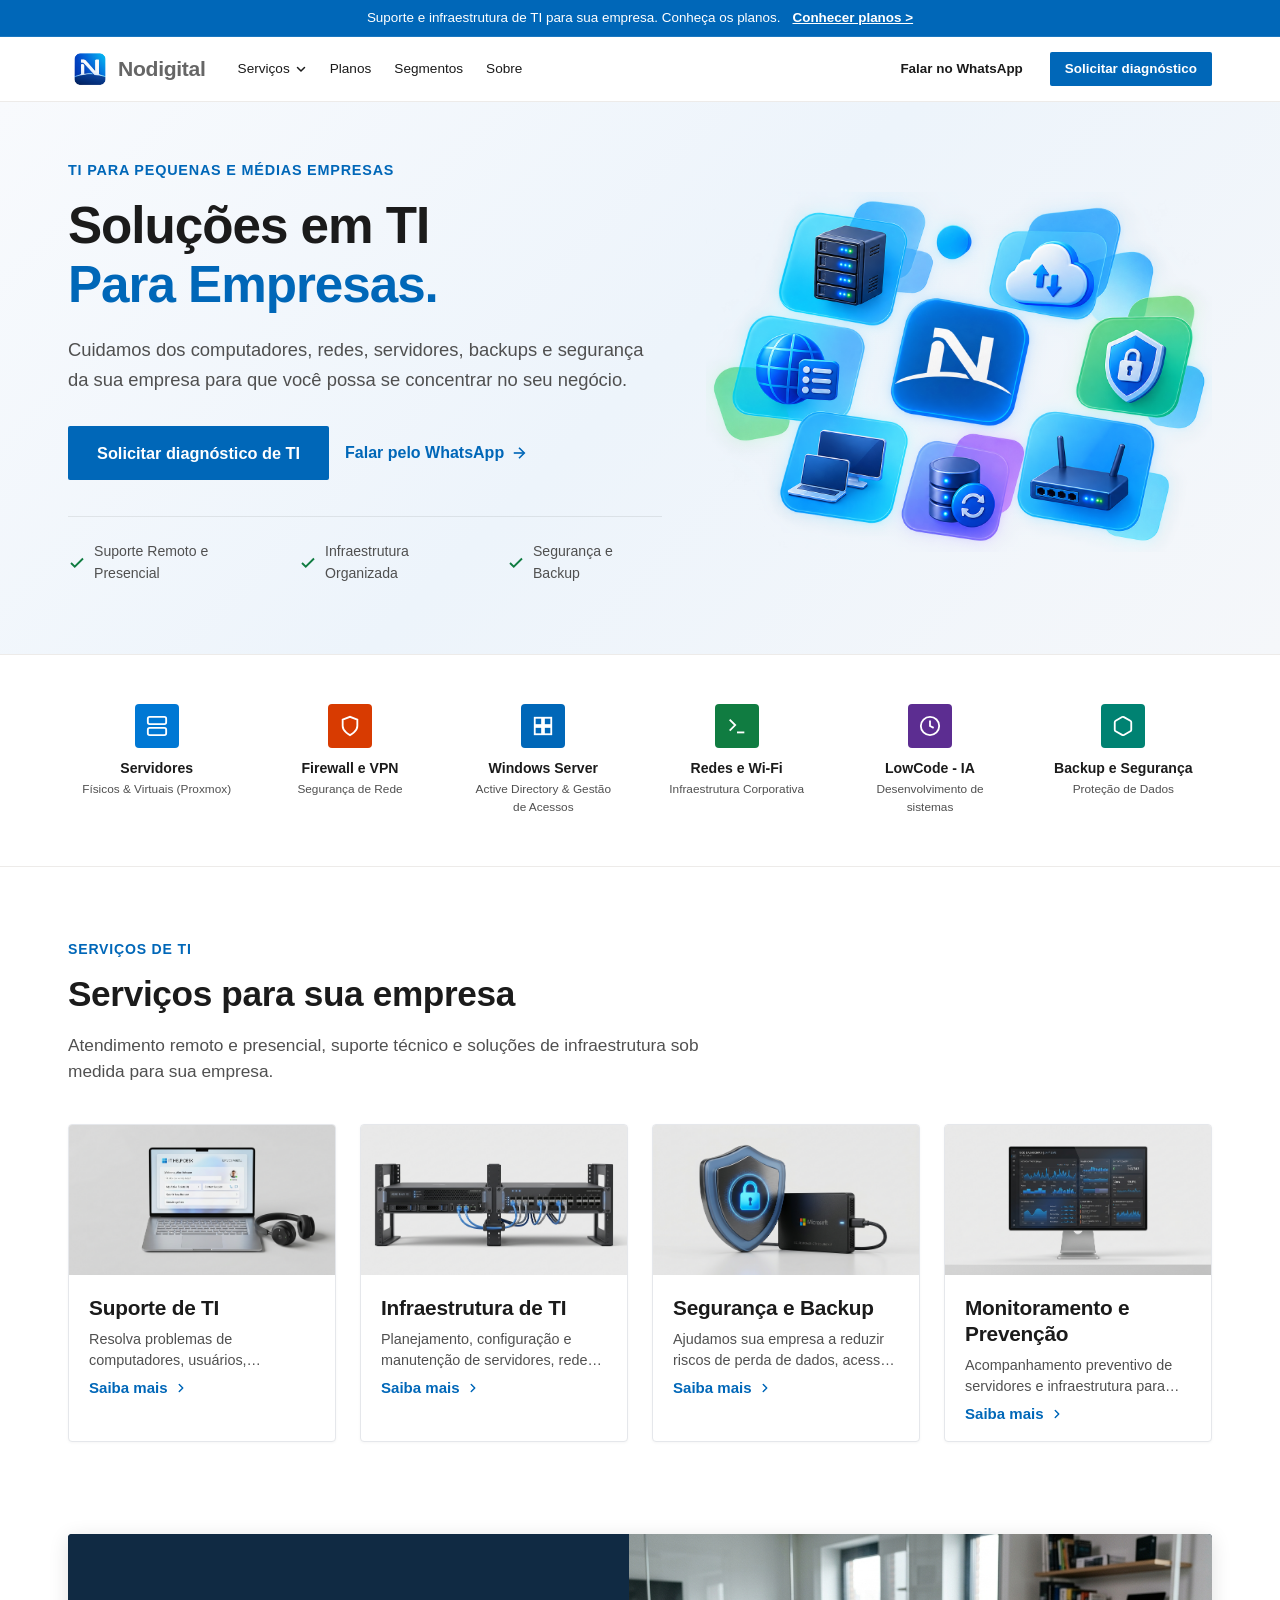
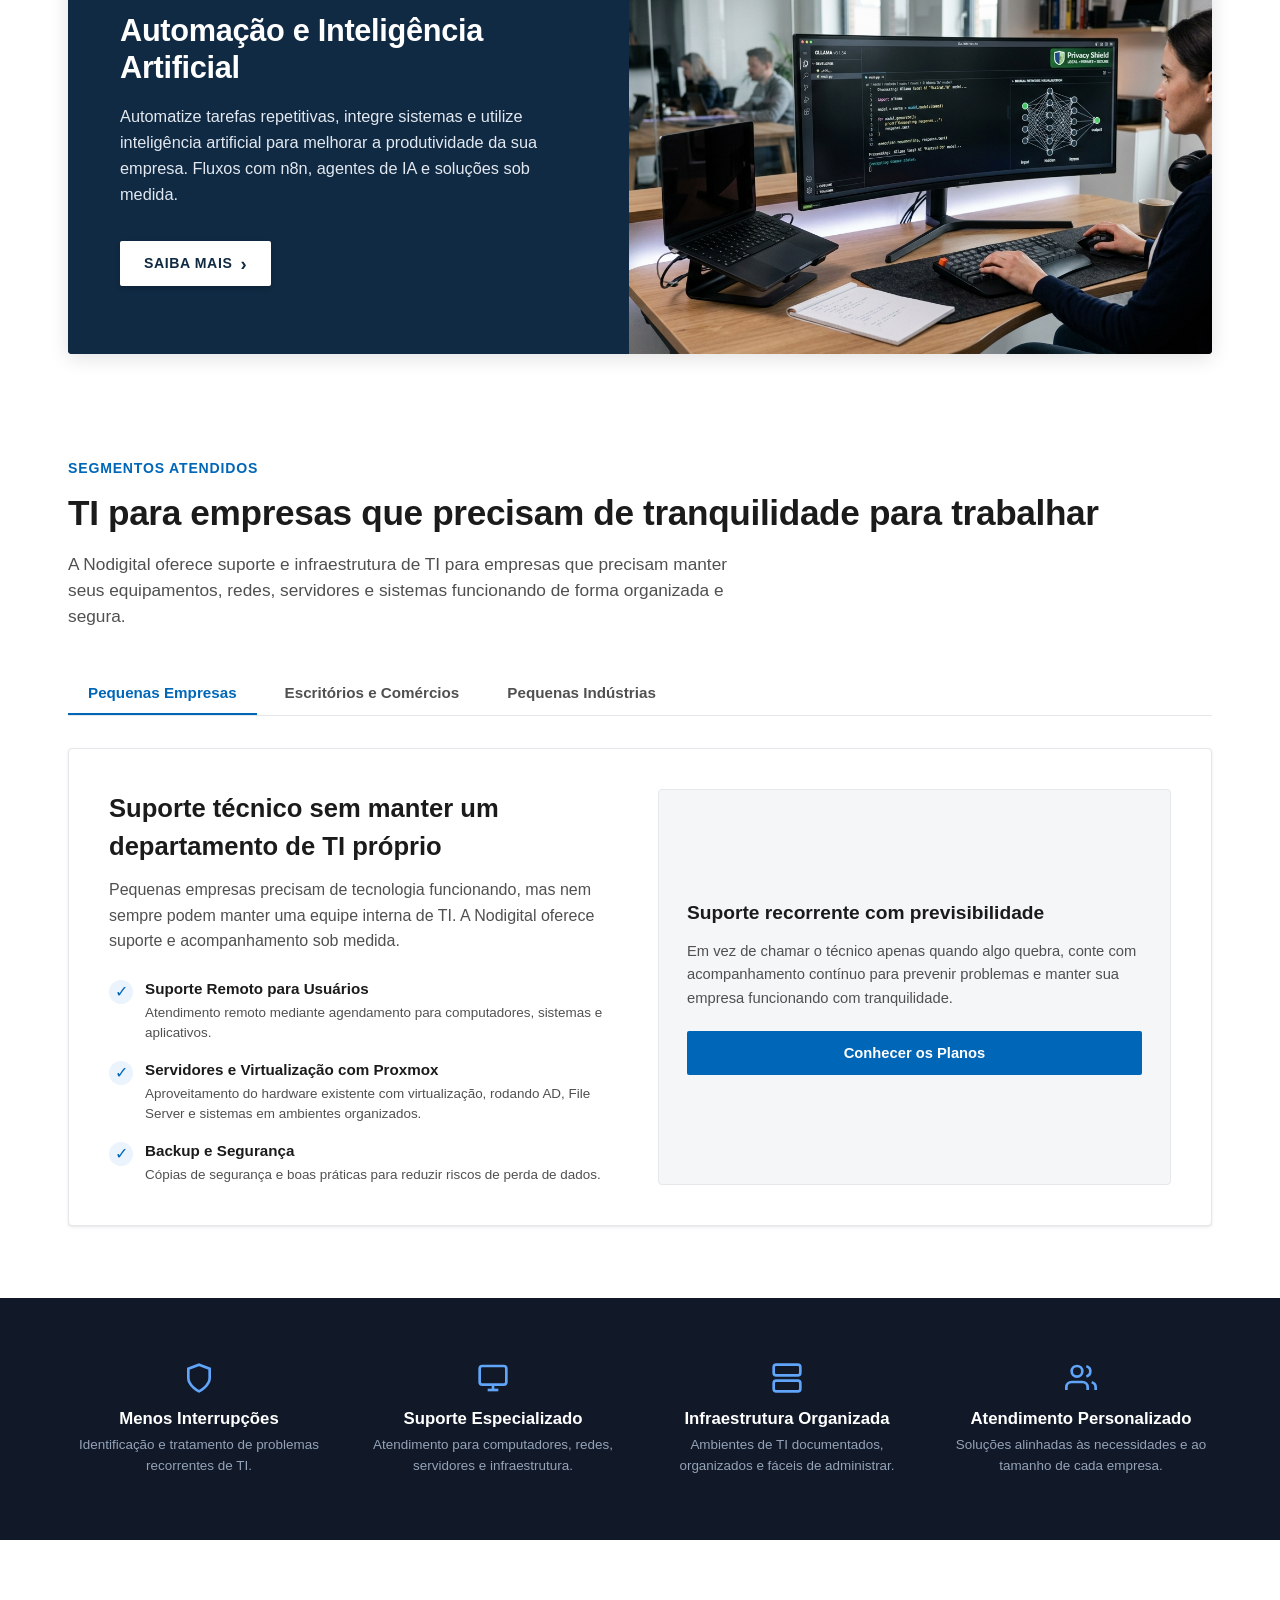
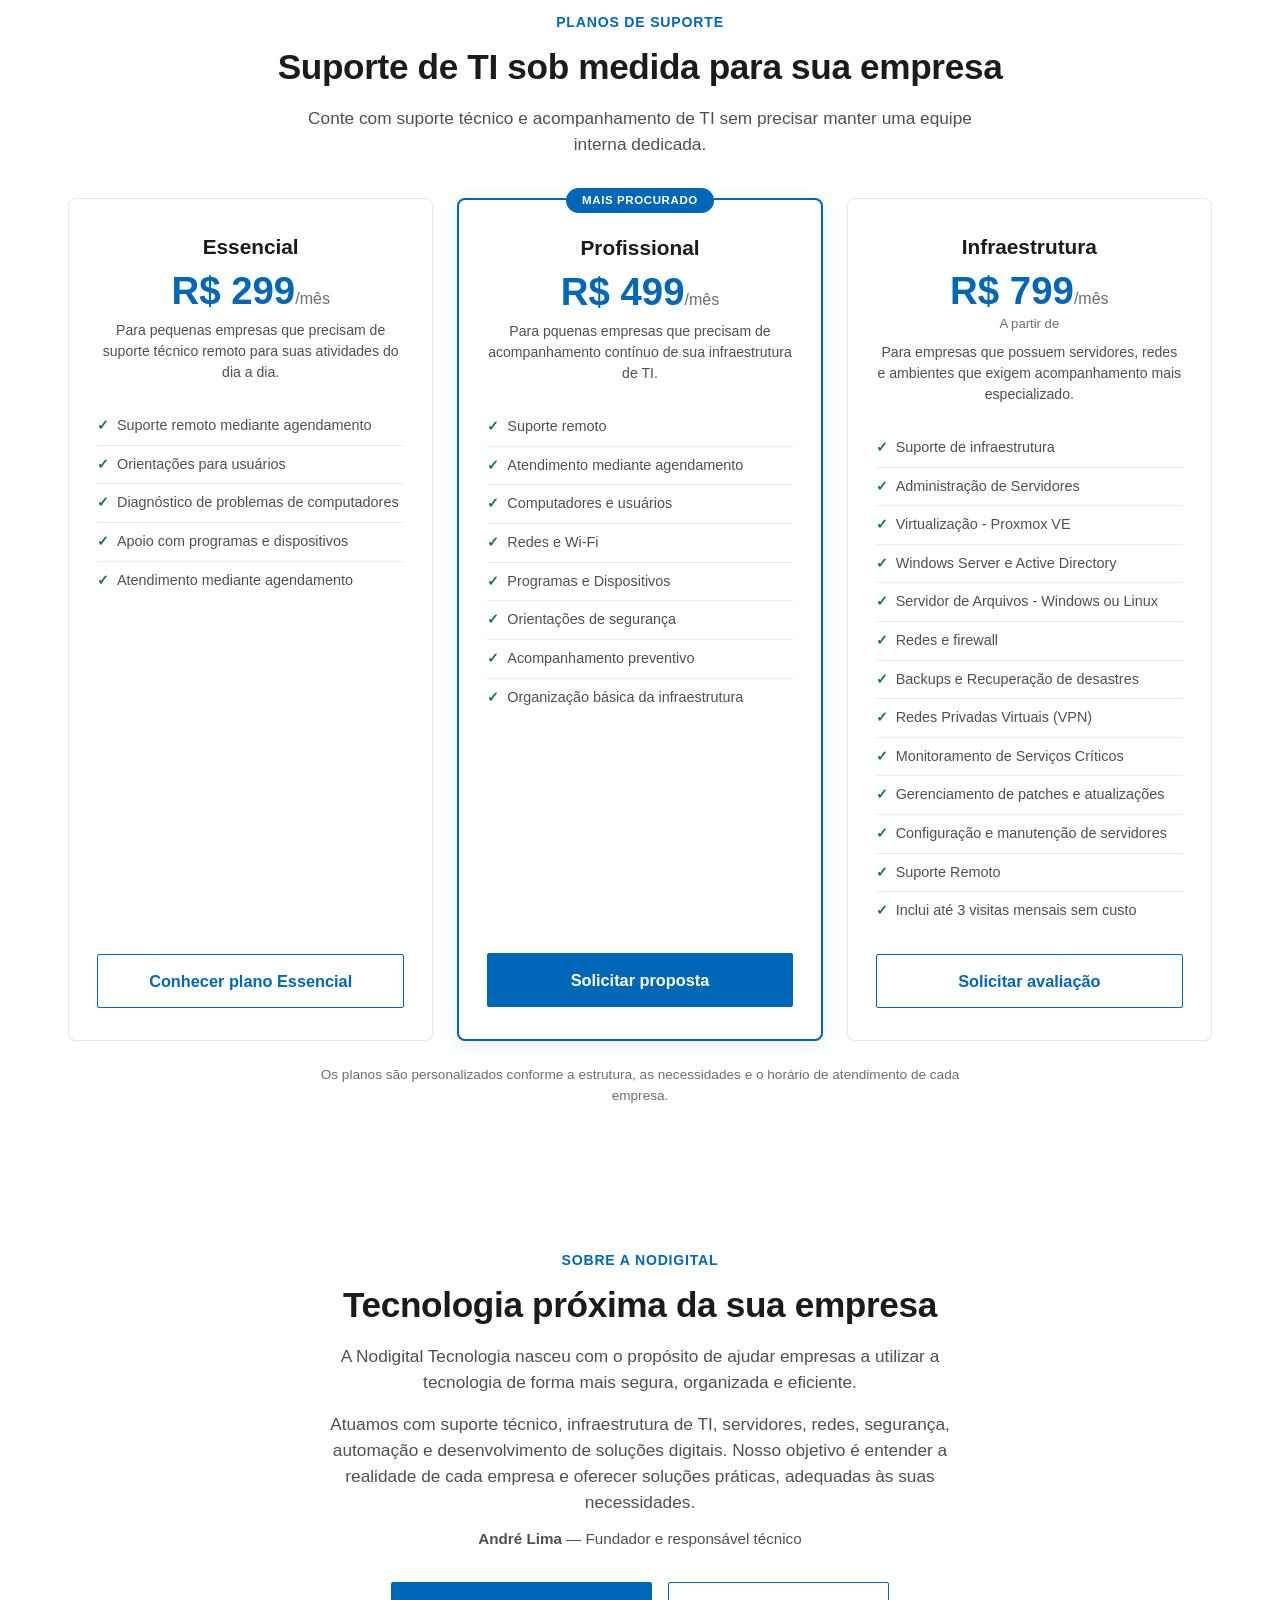
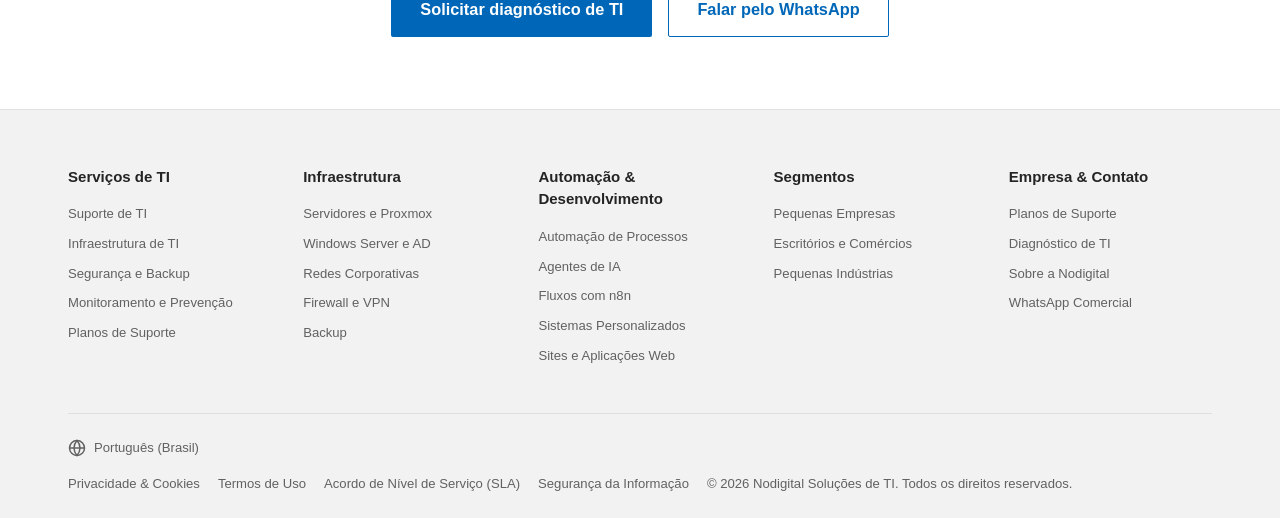
==== commit 2a18a6d8: "Alterado descritivos txt" ====
--- a/index.html
+++ b/index.html
@@ -4,20 +4,20 @@
 <head>
   <meta charset="UTF-8" />
   <meta name="viewport" content="width=device-width, initial-scale=1.0" />
-  <title>Nodigital Tech</title>
+  <title>Nodigital Tecnologia | Soluções em TI </title>
   <meta name="description"
-    content="Serviços Gerenciados de TI (MSP) de alta performance: Proxmox VE, OPNSense, Windows & Linux Server, Backup Imutável, Cibersegurança e Desenvolvimento de Sistemas com IA." />
+    content="Suporte e infraestrutura de TI para pequenas e médias empresas. Redes, servidores, Proxmox, backup, segurança, automação e atendimento personalizado." />
   <meta name="keywords"
-    content="MSP, Soluções de TI, Proxmox, OPNSense, Firewall, Windows Server, Linux Server, Cibersegurança, Suporte de TI, Desenvolvimento com IA, Nodigital" />
+    content="suporte de TI, infraestrutura de TI, suporte técnico empresarial, servidores, redes corporativas, Proxmox, backup, segurança da informação, automação, pequenas empresas, Nodigital" />
 
   <!-- Open Graph / Meta Social -->
   <meta property="og:type" content="website" />
   <meta property="og:url" content="https://nodigital.com.br/" />
-  <meta property="og:title" content="Nodigital | Soluções de TI, Infraestrutura MSP e IA" />
+  <meta property="og:title" content="Nodigital Tecnologia | Suporte e Infraestrutura de TI para Empresas" />
   <meta property="og:description"
-    content="Gestão completa de TI para sua empresa: servidores, virtualização Proxmox, firewall OPNSense, segurança avançada e automações com IA." />
+    content="Suporte e infraestrutura de TI para pequenas e médias empresas. Redes, servidores, backup, segurança, automação e atendimento personalizado." />
   <meta property="og:locale" content="pt_BR" />
-  <meta property="og:site_name" content="Nodigital" />
+  <meta property="og:site_name" content="Nodigital Tecnologia" />
 
   <!-- Favicon -->
   <link rel="icon" type="image/png" href="assets/img/logo.png" />
@@ -33,11 +33,10 @@
        ========================================================================== -->
   <div class="ms-topbar">
     <div class="ms-container ms-topbar__content">
-      <span class="ms-topbar__text ms-topbar__text-desktop">Descubra as vulnerabilidades e oportunidades de redução de
-        custo na TI da sua empresa.</span>
-      <span class="ms-topbar__text ms-topbar__text-mobile">Redução de Custos de TI.</span>
-      <a href="#contato" class="ms-topbar__link open-contact-modal">
-        Agendar análise &gt;
+      <span class="ms-topbar__text ms-topbar__text-desktop">Suporte e infraestrutura de TI para sua empresa. Conheça os planos.</span>
+      <span class="ms-topbar__text ms-topbar__text-mobile">Planos de TI a partir de R$ 297/mês</span>
+      <a href="#planos" class="ms-topbar__link">
+        Conhecer planos &gt;
       </a>
     </div>
   </div>
@@ -61,7 +60,7 @@
           <ul class="ms-nav__list">
             <li class="ms-nav__item">
               <a href="#solucoes" class="ms-nav__link">
-                Soluções MSP
+                Serviços
                 <svg width="12" height="12" viewBox="0 0 12 12" fill="none">
                   <path d="M2.5 4.5L6 8L9.5 4.5" stroke="currentColor" stroke-width="1.5" stroke-linecap="round"
                     stroke-linejoin="round" />
@@ -69,58 +68,26 @@
               </a>
               <!-- Menu suspenso simples (apenas texto) -->
               <div class="ms-simple-dropdown">
-                <a href="#diferenciais" class="ms-simple-dropdown__link">Service Desk e Suporte de TI</a>
-                <a href="#solucoes" class="ms-simple-dropdown__link">Virtualização</a>
-                <a href="#solucoes" class="ms-simple-dropdown__link">Firewall e Segurança de Rede</a>
-                <a href="#solucoes" class="ms-simple-dropdown__link">Redes Wi-Fi Corporativas</a>
-                <a href="#solucoes" class="ms-simple-dropdown__link">Servidores e Infraestrutura</a>
-                <a href="#solucoes" class="ms-simple-dropdown__link">Backup e Recuperação de Dados</a>
-                <a href="#diferenciais" class="ms-simple-dropdown__link">Monitoramento 24/7</a>
-                <a href="#diferenciais" class="ms-simple-dropdown__link">Proteção de Endpoints</a>
+                <a href="#solucoes" class="ms-simple-dropdown__link">Suporte de TI</a>
+                <a href="#solucoes" class="ms-simple-dropdown__link">Infraestrutura de TI</a>
+                <a href="#solucoes" class="ms-simple-dropdown__link">Segurança e Backup</a>
+                <a href="#solucoes" class="ms-simple-dropdown__link">Monitoramento e Prevenção</a>
+                <a href="#ia-dev" class="ms-simple-dropdown__link">Firewall UTM</a>
+                <a href="#ia-dev" class="ms-simple-dropdown__link">Desenvolvimento LowCode</a>
+                <a href="#ia-dev" class="ms-simple-dropdown__link">Consultoria de TI</a>
               </div>
             </li>
 
             <li class="ms-nav__item">
-              <a href="#ia-dev" class="ms-nav__link">
-                Desenvolvimento
-                <svg width="12" height="12" viewBox="0 0 12 12" fill="none">
-                  <path d="M2.5 4.5L6 8L9.5 4.5" stroke="currentColor" stroke-width="1.5" stroke-linecap="round"
-                    stroke-linejoin="round" />
-                </svg>
-              </a>
-              <!-- Menu suspenso simples de Desenvolvimento -->
-              <div class="ms-simple-dropdown">
-                <a href="#ia-dev" class="ms-simple-dropdown__link">Web Apps</a>
-                <a href="#ia-dev" class="ms-simple-dropdown__link">Sistemas Internos</a>
-                <a href="#ia-dev" class="ms-simple-dropdown__link">Website Institucional</a>
-                <a href="#ia-dev" class="ms-simple-dropdown__link">Catálogos e portais web</a>
-              </div>
+              <a href="#planos" class="ms-nav__link">Planos</a>
             </li>
 
             <li class="ms-nav__item">
-              <a href="#ia-dev" class="ms-nav__link">IA</a>
+              <a href="#segmentos" class="ms-nav__link">Segmentos</a>
             </li>
 
             <li class="ms-nav__item">
-              <a href="#diferenciais" class="ms-nav__link">Segurança</a>
-            </li>
-
-            <li class="ms-nav__item">
-              <a href="#segmentos" class="ms-nav__link">
-                Institucional
-                <svg width="12" height="12" viewBox="0 0 12 12" fill="none">
-                  <path d="M2.5 4.5L6 8L9.5 4.5" stroke="currentColor" stroke-width="1.5" stroke-linecap="round"
-                    stroke-linejoin="round" />
-                </svg>
-              </a>
-              <!-- Menu suspenso simples de Institucional -->
-              <div class="ms-simple-dropdown">
-                <a href="#diferenciais" class="ms-simple-dropdown__link">Equipe Técnica</a>
-                <a href="#segmentos" class="ms-simple-dropdown__link">Visão</a>
-                <a href="#diferenciais" class="ms-simple-dropdown__link">Cases de Sucesso</a>
-                <a href="#diferenciais" class="ms-simple-dropdown__link">Empresas Parceiras</a>
-                <a href="#contato" class="ms-simple-dropdown__link open-contact-modal">Centro de Download</a>
-              </div>
+              <a href="#contato" class="ms-nav__link">Sobre</a>
             </li>
           </ul>
         </nav>
@@ -128,12 +95,12 @@
 
       <!-- Nav Actions (Right) -->
       <div class="ms-nav__actions">
-        <a href="#calculadora" class="ms-btn ms-btn--ghost ms-btn--sm">
-          Portal do Cliente
+        <a href="https://api.whatsapp.com/send?phone=5511983641085&text=Ol%C3%A1!%20Gostaria%20de%20conversar%20sobre%20os%20servi%C3%A7os%20da%20Nodigital." target="_blank" rel="noopener" class="ms-btn ms-btn--ghost ms-btn--sm">
+          Falar no WhatsApp
         </a>
 
         <a href="#contato" class="ms-btn ms-btn--primary ms-btn--sm open-contact-modal">
-          Falar com Especialista
+          Solicitar diagnóstico
         </a>
 
         <!-- Mobile Menu Trigger -->
@@ -160,15 +127,15 @@
           style="background:none;border:none;font-size:1.5rem;cursor:pointer;">&times;</button>
       </div>
       <div class="ms-mobile-nav">
-        <a href="#solucoes">Soluções MSP <span>&gt;</span></a>
-        <a href="#ia-dev">Desenvolvimento <span>&gt;</span></a>
-        <a href="#ia-dev">IA <span>&gt;</span></a>
-        <a href="#diferenciais">Segurança <span>&gt;</span></a>
-        <a href="#segmentos">Institucional <span>&gt;</span></a>
-        <a href="#calculadora">Calculadora de Custos <span>&gt;</span></a>
+        <a href="#solucoes">Serviços <span>&gt;</span></a>
+        <a href="#planos">Planos <span>&gt;</span></a>
+        <a href="#segmentos">Segmentos <span>&gt;</span></a>
+        <a href="#ia-dev">Automação e IA <span>&gt;</span></a>
+        <a href="#contato">Sobre <span>&gt;</span></a>
       </div>
       <div style="margin-top:auto; display:flex; flex-direction:column; gap:10px;">
-        <button class="ms-btn ms-btn--primary open-contact-modal">Falar com Especialista</button>
+        <a href="https://api.whatsapp.com/send?phone=5511983641085&text=Ol%C3%A1!%20Gostaria%20de%20conversar%20sobre%20os%20servi%C3%A7os%20da%20Nodigital." target="_blank" rel="noopener" class="ms-btn ms-btn--primary">Falar no WhatsApp</a>
+        <button class="ms-btn ms-btn--secondary open-contact-modal">Solicitar diagnóstico</button>
       </div>
     </div>
   </div>
@@ -180,22 +147,22 @@
     <section class="ms-hero">
       <div class="ms-container ms-hero__grid">
         <div class="ms-hero__info">
-          <span class="ms-hero__eyebrow">TI Para Pequenas e Médias Empresas</span>
+          <span class="ms-hero__eyebrow">TI para Pequenas e Médias empresas</span>
 
           <h1 class="ms-hero__title">
-            Soluções em TI,<br> <span class="ms-hero__title-accent">Impulsionado por IA.</span>
+            Soluções em TI<br> <span class="ms-hero__title-accent">Para Empresas.</span>
           </h1>
 
           <p class="ms-hero__desc">
-            Gerenciamos sua infraestrutura de TI, segurança e sistemas para sua empresa operar sem interrupções.
+            Cuidamos dos computadores, redes, servidores, backups e segurança da sua empresa para que você possa se concentrar no seu negócio.
           </p>
 
           <div class="ms-hero__actions">
-            <a href="#calculadora" class="ms-btn ms-btn--primary ms-btn--lg">
-              Fale Conosco
+            <a href="https://api.whatsapp.com/send?phone=5511983641085&text=Ol%C3%A1!%20Gostaria%20de%20solicitar%20um%20diagn%C3%B3stico%20de%20TI%20para%20minha%20empresa." target="_blank" rel="noopener" class="ms-btn ms-btn--primary ms-btn--lg">
+              Solicitar diagnóstico de TI
             </a>
-            <a href="#contato" class="ms-link-arrow open-contact-modal">
-              Agendar Diagnóstico Gratuito
+            <a href="https://api.whatsapp.com/send?phone=5511983641085&text=Ol%C3%A1!%20Gostaria%20de%20conversar%20sobre%20os%20servi%C3%A7os%20da%20Nodigital." target="_blank" rel="noopener" class="ms-link-arrow">
+              Falar pelo WhatsApp
               <svg width="18" height="18" viewBox="0 0 24 24" fill="none" stroke="currentColor" stroke-width="2.2">
                 <path d="M5 12h14"></path>
                 <path d="M12 5l7 7-7 7"></path>
@@ -208,28 +175,29 @@
               <svg width="18" height="18" viewBox="0 0 24 24" fill="none" stroke="currentColor" stroke-width="2.5">
                 <polyline points="20 6 9 17 4 12"></polyline>
               </svg>
-              <span>SLA 99.9%</span>
+              <span class="ms-hero__meta-text--desktop">Suporte Remoto e Presencial</span>
+              <span class="ms-hero__meta-text--mobile">Remoto e Presencial</span>
             </div>
             <div class="ms-hero__meta-item">
               <svg width="18" height="18" viewBox="0 0 24 24" fill="none" stroke="currentColor" stroke-width="2.5">
                 <polyline points="20 6 9 17 4 12"></polyline>
               </svg>
-              <span class="ms-hero__meta-text--desktop">NOC &amp; Monitoramento 24/7</span>
-              <span class="ms-hero__meta-text--mobile">NOC 24/7</span>
+              <span class="ms-hero__meta-text--desktop">Infraestrutura Organizada</span>
+              <span class="ms-hero__meta-text--mobile">Infraestrutura</span>
             </div>
             <div class="ms-hero__meta-item">
               <svg width="18" height="18" viewBox="0 0 24 24" fill="none" stroke="currentColor" stroke-width="2.5">
                 <polyline points="20 6 9 17 4 12"></polyline>
               </svg>
-              <span class="ms-hero__meta-text--desktop">Boas Práticas LGPD</span>
-              <span class="ms-hero__meta-text--mobile">LGPD</span>
+              <span class="ms-hero__meta-text--desktop">Segurança e Backup</span>
+              <span class="ms-hero__meta-text--mobile">Segurança</span>
             </div>
           </div>
         </div>
 
         <!-- Hero Visual Stage (Estilo Microsoft 365) -->
         <div class="ms-hero__visual">
-          <img src="assets/img/hero.png" alt="Soluções em TI, Infraestrutura e IA Nodigital" class="ms-hero__img"
+          <img src="assets/img/hero.png" alt="Suporte e Infraestrutura de TI para Empresas — Nodigital Tecnologia" class="ms-hero__img"
             width="600" height="450" />
         </div>
       </div>
@@ -250,8 +218,8 @@
               <line x1="6" y1="18" x2="6.01" y2="18"></line>
             </svg>
           </div>
-          <span class="ms-quick-item__title">Proxmox VE</span>
-          <span class="ms-quick-item__subtitle">Virtualização &amp; Alta Disponibilidade</span>
+          <span class="ms-quick-item__title">Servidores</span>
+          <span class="ms-quick-item__subtitle">Físicos &amp; Virtuais (Proxmox)</span>
         </a>
 
         <a href="#solucoes" class="ms-quick-item">
@@ -260,8 +228,8 @@
               <path d="M12 22s8-4 8-10V5l-8-3-8 3v7c0 6 8 10 8 10z"></path>
             </svg>
           </div>
-          <span class="ms-quick-item__title">OPNSense UTM</span>
-          <span class="ms-quick-item__subtitle">Firewall de Borda &amp; VPN Segura</span>
+          <span class="ms-quick-item__title">Firewall e VPN</span>
+          <span class="ms-quick-item__subtitle">Segurança de Rede</span>
         </a>
 
         <a href="#solucoes" class="ms-quick-item">
@@ -284,8 +252,8 @@
               <line x1="12" y1="19" x2="20" y2="19"></line>
             </svg>
           </div>
-          <span class="ms-quick-item__title">Linux Corporativo</span>
-          <span class="ms-quick-item__subtitle">Servidores Críticos &amp; Alta Performance</span>
+          <span class="ms-quick-item__title">Redes e Wi-Fi</span>
+          <span class="ms-quick-item__subtitle">Infraestrutura Corporativa</span>
         </a>
 
         <a href="#ia-dev" class="ms-quick-item">
@@ -295,8 +263,8 @@
               <path d="M12 6v6l4 2"></path>
             </svg>
           </div>
-          <span class="ms-quick-item__title">Sistemas com IA</span>
-          <span class="ms-quick-item__subtitle">Automação Inteligente de Processos</span>
+          <span class="ms-quick-item__title">LowCode - IA</span>
+          <span class="ms-quick-item__subtitle">Desenvolvimento de sistemas</span>
         </a>
 
         <a href="#diferenciais" class="ms-quick-item">
@@ -307,41 +275,40 @@
               </path>
             </svg>
           </div>
-          <span class="ms-quick-item__title">Antivírus & Backups</span>
-          <span class="ms-quick-item__subtitle">Proteção Anti-Ransomware &amp; Retenção</span>
+          <span class="ms-quick-item__title">Backup e Segurança</span>
+          <span class="ms-quick-item__subtitle">Proteção de Dados</span>
         </a>
 
       </div>
     </section>
 
     <!-- ==========================================================================
-         CORE SOLUTIONS (4-Card Grid Microsoft)
+         CORE SOLUTIONS (6-Card Grid)
          ========================================================================== -->
     <section class="ms-section" id="solucoes" style="background-color: #FFFFFF;">
       <div class="ms-container">
         <div class="ms-section__header">
-          <span class="ms-section__eyebrow">Soluções em TI</span>
-          <h2 class="ms-section__title">Infraestrutura gerenciada</h2>
+          <span class="ms-section__eyebrow">Serviços de TI</span>
+          <h2 class="ms-section__title">Serviços para sua empresa</h2>
           <p class="ms-section__subtitle">
-            Combinamos uso de ferramentas open-source com suporte preventivo, garantindo que sua empresa nunca pare por
-            problemas de TI.
+            Atendimento remoto e presencial, suporte técnico e soluções de infraestrutura sob medida para sua empresa.
           </p>
         </div>
 
         <div class="ms-cards-grid">
 
-          <!-- Card 1: Suporte -->
+          <!-- Card 1: Suporte de TI -->
           <article class="ms-card">
             <div class="ms-card__visual">
-              <img src="assets/img/card-suporte.jpg" alt="Suporte Técnico Especializado" class="ms-card__img" loading="lazy" />
+              <img src="assets/img/card-suporte.jpg" alt="Suporte de TI para Empresas" class="ms-card__img" loading="lazy" />
             </div>
             <div class="ms-card__content">
-              <h3 class="ms-card__title">Suporte</h3>
+              <h3 class="ms-card__title">Suporte de TI</h3>
               <p class="ms-card__desc">
-                Atendimento técnico ágil e resolutivo para manter os colaboradores da sua empresa sempre operando sem interrupções.
+                Resolva problemas de computadores, usuários, impressoras, sistemas e redes sem precisar contratar um profissional de TI em tempo integral.
               </p>
               <div class="ms-card__action">
-                <button type="button" class="ms-card__link open-detail-modal" data-target="modal-suporte" aria-label="Saiba mais sobre Suporte">
+                <button type="button" class="ms-card__link open-detail-modal" data-target="modal-suporte" aria-label="Saiba mais sobre Suporte de TI">
                   Saiba mais
                   <svg width="14" height="14" viewBox="0 0 24 24" fill="none" stroke="currentColor" stroke-width="2.5" stroke-linecap="round" stroke-linejoin="round">
                     <polyline points="9 18 15 12 9 6"></polyline>
@@ -354,12 +321,12 @@
           <!-- Card 2: Infraestrutura -->
           <article class="ms-card">
             <div class="ms-card__visual">
-              <img src="assets/img/card-infraestrutura.jpg" alt="Infraestrutura e Servidores" class="ms-card__img" loading="lazy" />
+              <img src="assets/img/card-infraestrutura.jpg" alt="Infraestrutura de TI" class="ms-card__img" loading="lazy" />
             </div>
             <div class="ms-card__content">
-              <h3 class="ms-card__title">Infraestrutura</h3>
+              <h3 class="ms-card__title">Infraestrutura de TI</h3>
               <p class="ms-card__desc">
-                Engenharia e gestão completa de servidores, redes corporativas e ambientes virtualizados de alta disponibilidade.
+                Planejamento, configuração e manutenção de servidores, redes e ambientes de TI para empresas de diferentes portes.
               </p>
               <div class="ms-card__action">
                 <button type="button" class="ms-card__link open-detail-modal" data-target="modal-infraestrutura" aria-label="Saiba mais sobre Infraestrutura">
@@ -372,18 +339,18 @@
             </div>
           </article>
 
-          <!-- Card 3: Proteção -->
+          <!-- Card 3: Segurança e Backup -->
           <article class="ms-card">
             <div class="ms-card__visual">
-              <img src="assets/img/card-protecao.jpg" alt="Proteção e Segurança da Informação" class="ms-card__img" loading="lazy" />
+              <img src="assets/img/card-protecao.jpg" alt="Segurança e Backup" class="ms-card__img" loading="lazy" />
             </div>
             <div class="ms-card__content">
-              <h3 class="ms-card__title">Proteção</h3>
+              <h3 class="ms-card__title">Segurança e Backup</h3>
               <p class="ms-card__desc">
-                Camadas robustas de defesa cibernética, imunização contra ransomware e rotinas de backup corporativo.
+                Ajudamos sua empresa a reduzir riscos de perda de dados, acessos indevidos e indisponibilidade dos serviços.
               </p>
               <div class="ms-card__action">
-                <button type="button" class="ms-card__link open-detail-modal" data-target="modal-protecao" aria-label="Saiba mais sobre Proteção">
+                <button type="button" class="ms-card__link open-detail-modal" data-target="modal-protecao" aria-label="Saiba mais sobre Segurança e Backup">
                   Saiba mais
                   <svg width="14" height="14" viewBox="0 0 24 24" fill="none" stroke="currentColor" stroke-width="2.5" stroke-linecap="round" stroke-linejoin="round">
                     <polyline points="9 18 15 12 9 6"></polyline>
@@ -396,12 +363,12 @@
           <!-- Card 4: Monitoramento -->
           <article class="ms-card">
             <div class="ms-card__visual">
-              <img src="assets/img/card-monitoramento.jpg" alt="Monitoramento 24/7 de Infraestrutura" class="ms-card__img" loading="lazy" />
+              <img src="assets/img/card-monitoramento.jpg" alt="Monitoramento e Prevenção" class="ms-card__img" loading="lazy" />
             </div>
             <div class="ms-card__content">
-              <h3 class="ms-card__title">Monitoramento</h3>
+              <h3 class="ms-card__title">Monitoramento e Prevenção</h3>
               <p class="ms-card__desc">
-                Supervisão ininterrupta 24/7 com telemetria inteligente para identificar e resolver anomalias antes de causarem paradas.
+                Acompanhamento preventivo de servidores e infraestrutura para identificar problemas antes que causem interrupções.
               </p>
               <div class="ms-card__action">
                 <button type="button" class="ms-card__link open-detail-modal" data-target="modal-monitoramento" aria-label="Saiba mais sobre Monitoramento">
@@ -426,10 +393,10 @@
         <div class="ms-split-banner">
           <div class="ms-split-banner__content">
             <h2 class="ms-split-banner__title">
-              Explorando o Potencial de LLMs Locais
+              Automação e Inteligência Artificial
             </h2>
             <p class="ms-split-banner__desc">
-              Descubra como a inferência de inteligência artificial on-premises com Ollama e modelos open-source garante total soberania de dados, privacidade absoluta e zero dependência de nuvens públicas.
+              Automatize tarefas repetitivas, integre sistemas e utilize inteligência artificial para melhorar a produtividade da sua empresa. Fluxos com n8n, agentes de IA e soluções sob medida.
             </p>
             <div class="ms-split-banner__action">
               <a href="ia-local.html" class="ms-split-banner__btn">
@@ -439,7 +406,7 @@
             </div>
           </div>
           <div class="ms-split-banner__media">
-            <img src="assets/img/banner-ia-local.jpg" alt="Profissional operando estação com Ollama e modelos de IA locais com Privacy Shield" class="ms-split-banner__img" loading="lazy" />
+            <img src="assets/img/banner-ia-local.jpg" alt="Automação e Inteligência Artificial para Empresas" class="ms-split-banner__img" loading="lazy" />
           </div>
         </div>
       </div>
@@ -451,19 +418,18 @@
     <section class="ms-section" id="segmentos">
       <div class="ms-container">
         <div class="ms-section__header">
-          <span class="ms-section__eyebrow">Abordagem Especializada</span>
-          <h2 class="ms-section__title">Feito para o perfil do seu negócio</h2>
+          <span class="ms-section__eyebrow">Segmentos Atendidos</span>
+          <h2 class="ms-section__title">TI para empresas que precisam de tranquilidade para trabalhar</h2>
           <p class="ms-section__subtitle">
-            Cada segmento de mercado possui normas, conformidades e criticidades operacionais distintas. Conheça nossas
-            soluções personalizadas:
+            A Nodigital oferece suporte e infraestrutura de TI para empresas que precisam manter seus equipamentos, redes, servidores e sistemas funcionando de forma organizada e segura.
           </p>
         </div>
 
         <!-- Navigation Tabs -->
         <div class="ms-tabs-nav" role="tablist">
-          <button class="ms-tab-btn active" data-target="tab-pme" role="tab">PMEs & Startups</button>
-          <button class="ms-tab-btn" data-target="tab-law" role="tab">Escritórios & Clínicas</button>
-          <button class="ms-tab-btn" data-target="tab-industry" role="tab">Indústria & Varejo</button>
+          <button class="ms-tab-btn active" data-target="tab-pme" role="tab">Pequenas Empresas</button>
+          <button class="ms-tab-btn" data-target="tab-law" role="tab">Escritórios e Comércios</button>
+          <button class="ms-tab-btn" data-target="tab-industry" role="tab">Pequenas Indústrias</button>
         </div>
 
         <!-- Tab 1: PMEs -->
@@ -471,47 +437,42 @@
           <div class="ms-tab-content-grid">
             <div>
               <div class="ms-tab-header">
-                <h3 class="ms-tab-title">TI de Nível Corporativo sem Custos Exorbitantes</h3>
+                <h3 class="ms-tab-title">Suporte técnico sem manter um departamento de TI próprio</h3>
                 <p class="ms-tab-desc">
-                  Pequenas e médias empresas não precisam pagar licenças abusivas nem manter equipes internas de alto
-                  custo. A Nodigital assume a gestão integral da sua TI com suporte ágil e previsibilidade orçamentária.
+                  Pequenas empresas precisam de tecnologia funcionando, mas nem sempre podem manter uma equipe interna de TI. A Nodigital oferece suporte e acompanhamento sob medida.
                 </p>
               </div>
               <ul class="ms-feature-list">
                 <li class="ms-feature-item">
                   <div class="ms-feature-item__icon">✓</div>
                   <div class="ms-feature-item__text">
-                    <h4>Helpdesk Imediato para Usuários</h4>
-                    <p>Atendimento remoto rápido para estações de trabalho Windows, Linux e macOS.</p>
+                    <h4>Suporte Remoto para Usuários</h4>
+                    <p>Atendimento remoto mediante agendamento para computadores, sistemas e aplicativos.</p>
                   </div>
                 </li>
                 <li class="ms-feature-item">
                   <div class="ms-feature-item__icon">✓</div>
                   <div class="ms-feature-item__text">
-                    <h4>Virtualização em Servidor Único com Proxmox</h4>
-                    <p>Aproveitamento máximo do hardware existente, rodando AD, File Server e ERPs em instâncias
-                      isoladas.</p>
+                    <h4>Servidores e Virtualização com Proxmox</h4>
+                    <p>Aproveitamento do hardware existente com virtualização, rodando AD, File Server e sistemas em ambientes organizados.</p>
                   </div>
                 </li>
                 <li class="ms-feature-item">
                   <div class="ms-feature-item__icon">✓</div>
                   <div class="ms-feature-item__text">
-                    <h4>Backup Automatizado em Nuvem</h4>
-                    <p>Cópias diárias e semanais fora do escritório para proteção total contra roubo ou sinistro.</p>
+                    <h4>Backup e Segurança</h4>
+                    <p>Cópias de segurança e boas práticas para reduzir riscos de perda de dados.</p>
                   </div>
                 </li>
               </ul>
             </div>
             <div
               style="background:var(--ms-bg-alt); padding:28px; border-radius:var(--radius-sm); border:1px solid var(--ms-border); display:flex; flex-direction:column; justify-content:center;">
-              <h4 style="font-size:1.2rem; font-weight:700; margin-bottom:12px;">Por que o modelo MSP é ideal para sua
-                empresa?</h4>
+              <h4 style="font-size:1.2rem; font-weight:700; margin-bottom:12px;">Suporte recorrente com previsibilidade</h4>
               <p style="color:var(--ms-text-secondary); font-size:0.92rem; margin-bottom:20px; line-height:1.6;">
-                Em vez de chamar o técnico apenas quando o sistema quebra ("quebra-paga"), nosso modelo MSP previne
-                falhas através de sensores 24/7. Isso resulta em 90% menos paradas no expediente e redução drástica de
-                prejuízos operacionais.
+                Em vez de chamar o técnico apenas quando algo quebra, conte com acompanhamento contínuo para prevenir problemas e manter sua empresa funcionando com tranquilidade.
               </p>
-              <a href="#calculadora" class="ms-btn ms-btn--primary">Solicitar Orçamento</a>
+              <a href="#planos" class="ms-btn ms-btn--primary">Conhecer os Planos</a>
             </div>
           </div>
         </div>
@@ -521,46 +482,43 @@
           <div class="ms-tab-content-grid">
             <div>
               <div class="ms-tab-header">
-                <h3 class="ms-tab-title">Sigilo Máximo, LGPD e Continuidade Médica/Jurídica</h3>
+                <h3 class="ms-tab-title">Suporte para computadores, impressoras, redes, sistemas e usuários</h3>
                 <p class="ms-tab-desc">
-                  Clínicas médicas, hospitais, escritórios de advocacia e contabilidade lidam com informações sensíveis
-                  sob constante risco de vazamento e regulamentação rígida.
+                  Escritórios e comércios dependem de computadores e sistemas funcionando todos os dias. A Nodigital oferece suporte técnico e infraestrutura para manter seu ambiente de trabalho produtivo.
                 </p>
               </div>
               <ul class="ms-feature-list">
                 <li class="ms-feature-item">
                   <div class="ms-feature-item__icon">✓</div>
                   <div class="ms-feature-item__text">
-                    <h4>Criptografia e Controle de Acesso por Usuário</h4>
-                    <p>Pastas restritas, bloqueio de pendrives e trilha de auditoria completa de quem acessou arquivos.
+                    <h4>Controle de Acesso e Permissões</h4>
+                    <p>Organização de pastas, permissões de usuários e boas práticas de segurança para proteger informações.
                     </p>
                   </div>
                 </li>
                 <li class="ms-feature-item">
                   <div class="ms-feature-item__icon">✓</div>
                   <div class="ms-feature-item__text">
-                    <h4>Backup Imutável Contra Ransomware</h4>
-                    <p>Sua base de clientes ou prontuários fica gravada em volume imutável, impossível de ser
-                      sequestrada.</p>
+                    <h4>Backup e Proteção de Dados</h4>
+                    <p>Cópias de segurança para reduzir riscos de perda de arquivos importantes da empresa.</p>
                   </div>
                 </li>
                 <li class="ms-feature-item">
                   <div class="ms-feature-item__icon">✓</div>
                   <div class="ms-feature-item__text">
-                    <h4>Conexão Home Office Blindada com VPN</h4>
-                    <p>Sócios e colaboradores acessam os sistemas de qualquer lugar com túnel criptografado via
-                      OPNSense.</p>
+                    <h4>VPN para Acesso Remoto</h4>
+                    <p>Sócios e colaboradores acessam os sistemas da empresa com segurança a partir de qualquer lugar.</p>
                   </div>
                 </li>
               </ul>
             </div>
             <div
               style="background:var(--ms-bg-alt); padding:28px; border-radius:var(--radius-sm); border:1px solid var(--ms-border); display:flex; flex-direction:column; justify-content:center;">
-              <h4 style="font-size:1.2rem; font-weight:700; margin-bottom:12px;">Boas Práticas de LGPD</h4>
+              <h4 style="font-size:1.2rem; font-weight:700; margin-bottom:12px;">Boas Práticas de Proteção de Dados</h4>
               <p style="color:var(--ms-text-secondary); font-size:0.92rem; margin-bottom:20px; line-height:1.6;">
-                Fornecemos relatórios mensais atestando políticas ativas de proteção de dados e governança de acessos alinhados com as boas práticas de LGPD.
+                Apoiamos a adoção de boas práticas de segurança e proteção de dados, considerando as necessidades da empresa e as responsabilidades previstas na legislação aplicável.
               </p>
-              <a href="#contato" class="ms-btn ms-btn--primary open-contact-modal">Solicitar Orçamento</a>
+              <a href="#planos" class="ms-btn ms-btn--primary">Conhecer os Planos</a>
             </div>
           </div>
         </div>
@@ -570,47 +528,44 @@
           <div class="ms-tab-content-grid">
             <div>
               <div class="ms-tab-header">
-                <h3 class="ms-tab-title">Redes Industriais, Pontos de Venda (PDVs) e Filiais</h3>
+                <h3 class="ms-tab-title">Infraestrutura de TI para ambientes administrativos e operacionais</h3>
                 <p class="ms-tab-desc">
-                  Chão de fábrica e frentes de caixa exigem latência mínima, isolamento de equipamentos IoT e tolerância
-                  a falhas de link de internet.
+                  Ambientes industriais dependem de computadores, servidores, redes, sistemas e comunicação confiáveis. A Nodigital oferece suporte e infraestrutura de TI para manter esses recursos organizados e disponíveis.
                 </p>
               </div>
               <ul class="ms-feature-list">
                 <li class="ms-feature-item">
                   <div class="ms-feature-item__icon">✓</div>
                   <div class="ms-feature-item__text">
-                    <h4>Balanceamento de Links (Failover Automático)</h4>
-                    <p>Dois ou mais provedores de internet trabalhando juntos; se um cair, o outro assume em
-                      milissegundos.</p>
+                    <h4>Redes e Conectividade</h4>
+                    <p>Configuração e manutenção de redes corporativas, Wi-Fi e conectividade entre setores.</p>
                   </div>
                 </li>
                 <li class="ms-feature-item">
                   <div class="ms-feature-item__icon">✓</div>
                   <div class="ms-feature-item__text">
-                    <h4>Segmentação de Rede com VLANs</h4>
-                    <p>Rede de visitantes, rede de PDVs, servidores e máquinas industriais 100% isoladas para segurança.
+                    <h4>Servidores e Backup</h4>
+                    <p>Windows Server, Active Directory, Proxmox e backup para manter os dados da empresa protegidos.
                     </p>
                   </div>
                 </li>
                 <li class="ms-feature-item">
                   <div class="ms-feature-item__icon">✓</div>
                   <div class="ms-feature-item__text">
-                    <h4>Wi-Fi Corporativo de Alta Densidade</h4>
-                    <p>Cobertura estável para leitores de código de barras, coletores e dispositivos móveis.</p>
+                    <h4>Firewall e VPN</h4>
+                    <p>Proteção da rede e acesso remoto seguro para filiais e colaboradores em campo.</p>
                   </div>
                 </li>
               </ul>
             </div>
             <div
               style="background:var(--ms-bg-alt); padding:28px; border-radius:var(--radius-sm); border:1px solid var(--ms-border); display:flex; flex-direction:column; justify-content:center;">
-              <h4 style="font-size:1.2rem; font-weight:700; margin-bottom:12px;">Sua Linha de Produção Não Pode Parar
+              <h4 style="font-size:1.2rem; font-weight:700; margin-bottom:12px;">Infraestrutura organizada e documentável
               </h4>
               <p style="color:var(--ms-text-secondary); font-size:0.92rem; margin-bottom:20px; line-height:1.6;">
-                Com o NOC 24/7 da Nodigital, oscilações de switches, perdas de pacotes ou saturação de links
-                são identificadas antes de travar a expedição de pedidos.
+                Com acompanhamento preventivo, os problemas de TI são identificados e tratados antes de impactarem a operação da empresa.
               </p>
-              <a href="#contato" class="ms-btn ms-btn--primary open-contact-modal">Solicitar Orçamento</a>
+              <a href="#planos" class="ms-btn ms-btn--primary">Conhecer os Planos</a>
             </div>
           </div>
         </div>
@@ -624,44 +579,150 @@
     <section class="ms-metrics" id="diferenciais">
       <div class="ms-container ms-metrics__grid">
         <div>
-          <div class="ms-metric-number">99.9%</div>
-          <div class="ms-metric-label">Uptime Garantido</div>
-          <div class="ms-metric-desc">Disponibilidade de servidores e rede estipulada em SLA contratual.</div>
+          <div class="ms-metric-icon">
+            <svg width="32" height="32" viewBox="0 0 24 24" fill="none" stroke="#60A5FA" stroke-width="2"><path d="M12 22s8-4 8-10V5l-8-3-8 3v7c0 6 8 10 8 10z"></path></svg>
+          </div>
+          <div class="ms-metric-label">Menos Interrupções</div>
+          <div class="ms-metric-desc">Identificação e tratamento de problemas recorrentes de TI.</div>
         </div>
         <div>
-          <div class="ms-metric-number">&lt; 15 min</div>
-          <div class="ms-metric-label">Resposta Crítica</div>
-          <div class="ms-metric-desc">Engenheiros prontos para acionamentos emergenciais imediatos.</div>
+          <div class="ms-metric-icon">
+            <svg width="32" height="32" viewBox="0 0 24 24" fill="none" stroke="#60A5FA" stroke-width="2"><rect x="2" y="3" width="20" height="14" rx="2" ry="2"></rect><line x1="8" y1="21" x2="16" y2="21"></line><line x1="12" y1="17" x2="12" y2="21"></line></svg>
+          </div>
+          <div class="ms-metric-label">Suporte Especializado</div>
+          <div class="ms-metric-desc">Atendimento para computadores, redes, servidores e infraestrutura.</div>
         </div>
         <div>
-          <div class="ms-metric-number">+500</div>
-          <div class="ms-metric-label">Servidores & VMs</div>
-          <div class="ms-metric-desc">Ambientes Proxmox, Linux e Windows monitorados 24 horas por dia.</div>
+          <div class="ms-metric-icon">
+            <svg width="32" height="32" viewBox="0 0 24 24" fill="none" stroke="#60A5FA" stroke-width="2"><rect x="2" y="2" width="20" height="8" rx="2" ry="2"></rect><rect x="2" y="14" width="20" height="8" rx="2" ry="2"></rect><line x1="6" y1="6" x2="6.01" y2="6"></line><line x1="6" y1="18" x2="6.01" y2="18"></line></svg>
+          </div>
+          <div class="ms-metric-label">Infraestrutura Organizada</div>
+          <div class="ms-metric-desc">Ambientes de TI documentados, organizados e fáceis de administrar.</div>
         </div>
         <div>
-          <div class="ms-metric-number">100%</div>
-          <div class="ms-metric-label">Conformidade LGPD</div>
-          <div class="ms-metric-desc">Rotinas documentadas, controle de privilégios e auditoria perene.</div>
+          <div class="ms-metric-icon">
+            <svg width="32" height="32" viewBox="0 0 24 24" fill="none" stroke="#60A5FA" stroke-width="2"><path d="M17 21v-2a4 4 0 0 0-4-4H5a4 4 0 0 0-4 4v2"></path><circle cx="9" cy="7" r="4"></circle><path d="M23 21v-2a4 4 0 0 0-3-3.87"></path><path d="M16 3.13a4 4 0 0 1 0 7.75"></path></svg>
+          </div>
+          <div class="ms-metric-label">Atendimento Personalizado</div>
+          <div class="ms-metric-desc">Soluções alinhadas às necessidades e ao tamanho de cada empresa.</div>
         </div>
       </div>
     </section>
 
     <!-- ==========================================================================
-         CONTATO & CALL TO ACTION SECTION
+         PLANOS DE SUPORTE MENSAL
+         ========================================================================== -->
+    <section class="ms-section" id="planos" style="background-color: #FFFFFF;">
+      <div class="ms-container">
+        <div class="ms-section__header" style="text-align:center;">
+          <span class="ms-section__eyebrow">Planos de Suporte</span>
+          <h2 class="ms-section__title">Suporte de TI sob medida para sua empresa</h2>
+          <p class="ms-section__subtitle" style="margin:0 auto;">
+            Conte com suporte técnico e acompanhamento de TI sem precisar manter uma equipe interna dedicada.
+          </p>
+        </div>
+
+        <div class="ms-pricing-grid">
+
+          <!-- Plano 1: Essencial -->
+          <div class="ms-pricing-card">
+            <div class="ms-pricing-card__header">
+              <h3 class="ms-pricing-card__name">Essencial</h3>
+              <div class="ms-pricing-card__price">R$ 299<span class="ms-pricing-card__period">/mês</span></div>
+              <p class="ms-pricing-card__desc">Para pequenas empresas que precisam de suporte técnico remoto para suas atividades do dia a dia.</p>
+            </div>
+            <ul class="ms-pricing-card__features">
+              <li>Suporte remoto mediante agendamento</li>
+              <li>Orientações para usuários</li>
+              <li>Diagnóstico de problemas de computadores</li>
+              <li>Apoio com programas e dispositivos</li>
+              <li>Atendimento mediante agendamento</li>
+            </ul>
+            <div class="ms-pricing-card__action">
+              <a href="https://api.whatsapp.com/send?phone=5511983641085&text=Ol%C3%A1!%20Tenho%20interesse%20no%20plano%20Essencial%20de%20suporte%20mensal%20da%20Nodigital." target="_blank" rel="noopener" class="ms-btn ms-btn--secondary ms-btn--lg" style="width:100%;">Conhecer plano Essencial</a>
+            </div>
+          </div>
+
+          <!-- Plano 2: Profissional -->
+          <div class="ms-pricing-card ms-pricing-card--featured">
+            <div class="ms-pricing-card__badge">Mais Procurado</div>
+            <div class="ms-pricing-card__header">
+              <h3 class="ms-pricing-card__name">Profissional</h3>
+              <div class="ms-pricing-card__price">R$ 499<span class="ms-pricing-card__period">/mês</span></div>
+              <p class="ms-pricing-card__desc">Para pquenas empresas que precisam de acompanhamento contínuo de sua infraestrutura de TI.</p>
+            </div>
+            <ul class="ms-pricing-card__features">
+              <li>Suporte remoto</li>
+              <li>Atendimento mediante agendamento</li>
+              <li>Computadores e usuários</li>
+              <li>Redes e Wi-Fi</li>
+              <li>Programas e Dispositivos</li>
+              <li>Orientações de segurança</li>
+              <li>Acompanhamento preventivo</li>
+              <li>Organização básica da infraestrutura</li>
+            </ul>
+            <div class="ms-pricing-card__action">
+              <a href="https://api.whatsapp.com/send?phone=5511983641085&text=Ol%C3%A1!%20Tenho%20interesse%20no%20plano%20Profissional%20de%20suporte%20mensal%20da%20Nodigital." target="_blank" rel="noopener" class="ms-btn ms-btn--primary ms-btn--lg" style="width:100%;">Solicitar proposta</a>
+            </div>
+          </div>
+
+          <!-- Plano 3: Infraestrutura -->
+          <div class="ms-pricing-card">
+            <div class="ms-pricing-card__header">
+              <h3 class="ms-pricing-card__name">Infraestrutura</h3>
+              <div class="ms-pricing-card__price">R$ 799<span class="ms-pricing-card__period">/mês</span></div>
+              <p class="ms-pricing-card__sub-price">A partir de</p>
+              <p class="ms-pricing-card__desc">Para empresas que possuem servidores, redes e ambientes que exigem acompanhamento mais especializado.</p>
+            </div>
+            <ul class="ms-pricing-card__features">
+              <li>Suporte de infraestrutura</li>
+              <li>Administração de Servidores</li>
+              <li>Virtualização - Proxmox VE</li>
+              <li>Windows Server e Active Directory</li>
+              <li>Servidor de Arquivos - Windows ou Linux</li>
+              <li>Redes e firewall</li>
+              <li>Backups e Recuperação de desastres</li>
+              <li>Redes Privadas Virtuais (VPN)</li>
+              <li>Monitoramento de Serviços Críticos</li>
+              <li>Gerenciamento de patches e atualizações</li>
+              <li>Configuração e manutenção de servidores</li>
+              <li>Suporte Remoto</li>
+              <li>Inclui até 3 visitas mensais sem custo</li>
+            </ul>
+            <div class="ms-pricing-card__action">
+              <a href="https://api.whatsapp.com/send?phone=5511983641085&text=Ol%C3%A1!%20Gostaria%20de%20conversar%20sobre%20o%20plano%20Infraestrutura%20da%20Nodigital." target="_blank" rel="noopener" class="ms-btn ms-btn--secondary ms-btn--lg" style="width:100%;">Solicitar avaliação</a>
+            </div>
+          </div>
+
+        </div>
+
+        <p style="text-align:center; font-size:0.85rem; color:var(--ms-text-muted); margin-top:24px; max-width:640px; margin-left:auto; margin-right:auto;">
+          Os planos são personalizados conforme a estrutura, as necessidades e o horário de atendimento de cada empresa.
+        </p>
+      </div>
+    </section>
+
+    <!-- ==========================================================================
+         SOBRE A NODIGITAL & CALL TO ACTION
          ========================================================================== -->
     <section class="ms-section" id="contato">
       <div class="ms-container" style="text-align:center; max-width:800px;">
-        <span class="ms-section__eyebrow">Atendimento Especializado</span>
-        <h2 class="ms-section__title">Dê à sua empresa a TI sólida que ela merece</h2>
-        <p class="ms-section__subtitle" style="margin:0 auto 32px;">
-          Fale diretamente com os arquitetos de soluções da Nodigital. Analisamos sua infraestrutura atual e
-          apresentamos um plano de melhorias sem custos iniciais.
+        <span class="ms-section__eyebrow">Sobre a Nodigital</span>
+        <h2 class="ms-section__title">Tecnologia próxima da sua empresa</h2>
+        <p class="ms-section__subtitle" style="margin:0 auto 16px;">
+          A Nodigital Tecnologia nasceu com o propósito de ajudar empresas a utilizar a tecnologia de forma mais segura, organizada e eficiente.
+        </p>
+        <p class="ms-section__subtitle" style="margin:0 auto 12px;">
+          Atuamos com suporte técnico, infraestrutura de TI, servidores, redes, segurança, automação e desenvolvimento de soluções digitais. Nosso objetivo é entender a realidade de cada empresa e oferecer soluções práticas, adequadas às suas necessidades.
+        </p>
+        <p style="font-size:0.95rem; color:var(--ms-text-secondary); margin-bottom:32px;">
+          <strong>André Lima</strong> — Fundador e responsável técnico
         </p>
         <div style="display:flex; justify-content:center; gap:16px; flex-wrap:wrap;">
           <button class="ms-btn ms-btn--primary ms-btn--lg open-contact-modal">
-            Agendar Diagnóstico Gratuito
+            Solicitar diagnóstico de TI
           </button>
-          <a href="https://api.whatsapp.com/send?phone=5511999999999&text=Ol%C3%A1!%20Gostaria%20de%20conversar%20sobre%20as%20solu%C3%A7%C3%B5es%20MSP%20da%20Nodigital."
+          <a href="https://api.whatsapp.com/send?phone=5511983641085&text=Ol%C3%A1!%20Gostaria%20de%20conversar%20sobre%20os%20servi%C3%A7os%20da%20Nodigital."
             target="_blank" rel="noopener" class="ms-btn ms-btn--secondary ms-btn--lg">
             Falar pelo WhatsApp
           </a>
@@ -676,52 +737,60 @@
   <div class="ms-modal" id="contact-modal" aria-hidden="true" role="dialog">
     <div class="ms-modal__dialog">
       <div class="ms-modal__header">
-        <h3 class="ms-modal__title">Solicitar Proposta / Diagnóstico Gratuito</h3>
+        <h3 class="ms-modal__title">Solicitar Diagnóstico de TI</h3>
         <button class="ms-modal__close" aria-label="Fechar modal">&times;</button>
       </div>
       <div class="ms-modal__body">
         <form id="msp-contact-form">
           <div class="ms-form-group">
-            <label for="form-name" class="ms-form-label">Seu Nome Completo</label>
-            <input type="text" id="form-name" class="ms-form-input" placeholder="Ex: Carlos Silva" required />
+            <label for="form-name" class="ms-form-label">Nome</label>
+            <input type="text" id="form-name" class="ms-form-input" placeholder="Seu nome completo" required />
           </div>
 
           <div class="ms-form-group">
-            <label for="form-company" class="ms-form-label">Nome da Empresa</label>
-            <input type="text" id="form-company" class="ms-form-input" placeholder="Ex: Silva & Associados" required />
+            <label for="form-company" class="ms-form-label">Empresa</label>
+            <input type="text" id="form-company" class="ms-form-input" placeholder="Nome da empresa" required />
           </div>
 
           <div style="display:grid; grid-template-columns:1fr 1fr; gap:14px;">
             <div class="ms-form-group">
-              <label for="form-email" class="ms-form-label">E-mail Corporativo</label>
-              <input type="email" id="form-email" class="ms-form-input" placeholder="carlos@empresa.com.br" required />
+              <label for="form-phone" class="ms-form-label">WhatsApp</label>
+              <input type="tel" id="form-phone" class="ms-form-input" placeholder="(00) 00000-0000" required />
             </div>
             <div class="ms-form-group">
-              <label for="form-phone" class="ms-form-label">WhatsApp / Telefone</label>
-              <input type="tel" id="form-phone" class="ms-form-input" placeholder="(11) 99999-9999" required />
+              <label for="form-computers" class="ms-form-label">Quantidade de Computadores</label>
+              <select id="form-computers" class="ms-form-select">
+                <option value="1 a 5">1 a 5</option>
+                <option value="6 a 10">6 a 10</option>
+                <option value="11 a 20">11 a 20</option>
+                <option value="21 a 50">21 a 50</option>
+                <option value="Mais de 50">Mais de 50</option>
+              </select>
             </div>
           </div>
 
           <div class="ms-form-group">
-            <label for="form-service" class="ms-form-label">Principal Interesse</label>
+            <label for="form-service" class="ms-form-label">Serviço de Interesse</label>
             <select id="form-service" class="ms-form-select">
-              <option value="MSP Completo">Terceirização Completa de TI (MSP)</option>
-              <option value="Proxmox e Virtualizacao">Virtualização com Proxmox VE & Migração</option>
-              <option value="Firewall OPNSense">Segurança de Rede com OPNSense UTM</option>
-              <option value="Windows e Linux Server">Windows Server / AD / File Server</option>
-              <option value="Desenvolvimento com IA">Desenvolvimento de Sistemas com IA</option>
-              <option value="Backup e Ciberseguranca">Backup Imutável & Cibersegurança</option>
+              <option value="Suporte de TI">Suporte de TI</option>
+              <option value="Redes e Wi-Fi">Redes e Wi-Fi</option>
+              <option value="Servidores">Servidores</option>
+              <option value="Backup">Backup</option>
+              <option value="Segurança">Segurança</option>
+              <option value="Automação e IA">Automação e IA</option>
+              <option value="Desenvolvimento">Desenvolvimento</option>
+              <option value="Outro">Outro</option>
             </select>
           </div>
 
           <div class="ms-form-group">
-            <label for="form-notes" class="ms-form-label">Detalhes da Demanda ou Simulação</label>
-            <textarea id="form-notes" class="ms-form-textarea" rows="4"
-              placeholder="Descreva brevemente sua infraestrutura ou necessidades..."></textarea>
+            <label for="form-notes" class="ms-form-label">Descreva brevemente sua necessidade</label>
+            <textarea id="form-notes" class="ms-form-textarea" rows="3"
+              placeholder="Ex: Preciso de suporte para 10 computadores, 1 servidor e rede Wi-Fi..."></textarea>
           </div>
 
           <button type="submit" class="ms-btn ms-btn--primary ms-btn--lg" style="width:100%;">
-            Enviar e Iniciar Atendimento
+            Solicitar diagnóstico de TI
           </button>
         </form>
       </div>
@@ -735,8 +804,8 @@
     <div class="ms-modal__dialog">
       <div class="ms-modal__header ms-modal__header--detail">
         <div>
-          <span class="ms-modal__eyebrow">Soluções em TI • Atendimento Ágil</span>
-          <h3 class="ms-modal__title ms-modal__title--detail">Suporte Técnico &amp; Service Desk</h3>
+          <span class="ms-modal__eyebrow">Serviços de TI • Atendimento</span>
+          <h3 class="ms-modal__title ms-modal__title--detail">Suporte Técnico para Empresas</h3>
         </div>
         <button class="ms-modal__close" data-close-modal aria-label="Fechar modal">&times;</button>
       </div>
@@ -745,7 +814,7 @@
           <img src="assets/img/card-suporte.jpg" alt="Suporte Técnico Especializado" loading="lazy" />
         </div>
         <p class="ms-modal__lead">
-          Garantimos a continuidade da sua operação com atendimento ágil, humanizado e focado em produtividade. Nossa equipe resolve desde dificuldades do dia a dia dos usuários até chamados complexos de infraestrutura, com SLA contratual garantido.
+          Oferecemos suporte técnico para computadores, usuários, impressoras, redes e sistemas. Atendimento remoto e presencial, conforme o plano contratado, com foco em manter sua equipe produtiva.
         </p>
 
         <div class="ms-modal__section-heading">
@@ -815,7 +884,7 @@
       </div>
       <div class="ms-modal__footer">
         <button type="button" class="ms-btn ms-btn--secondary" data-close-modal>Fechar</button>
-        <button type="button" class="ms-btn ms-btn--primary open-contact-with-service" data-service="MSP Completo">Solicitar Proposta de Suporte</button>
+        <button type="button" class="ms-btn ms-btn--primary open-contact-with-service" data-service="Suporte de TI">Solicitar Proposta de Suporte</button>
       </div>
     </div>
   </div>
@@ -827,8 +896,8 @@
     <div class="ms-modal__dialog">
       <div class="ms-modal__header ms-modal__header--detail">
         <div>
-          <span class="ms-modal__eyebrow">Soluções em TI • Alta Disponibilidade</span>
-          <h3 class="ms-modal__title ms-modal__title--detail">Engenharia e Gestão de Infraestrutura</h3>
+          <span class="ms-modal__eyebrow">Serviços de TI • Infraestrutura</span>
+          <h3 class="ms-modal__title ms-modal__title--detail">Infraestrutura de TI</h3>
         </div>
         <button class="ms-modal__close" data-close-modal aria-label="Fechar modal">&times;</button>
       </div>
@@ -837,7 +906,7 @@
           <img src="assets/img/card-infraestrutura.jpg" alt="Infraestrutura e Servidores" loading="lazy" />
         </div>
         <p class="ms-modal__lead">
-          Projetamos, implantamos e gerenciamos todo o ecossistema tecnológico da sua empresa. Unimos o que há de mais eficiente em virtualização open-source com hardware corporativo para entregar servidores estáveis, seguros e escaláveis.
+          Planejamos, configuramos e mantemos servidores, redes e ambientes de TI para sua empresa. Virtualização com Proxmox, Windows Server, Active Directory, redes corporativas e firewall.
         </p>
 
         <div class="ms-modal__section-heading">
@@ -907,7 +976,7 @@
       </div>
       <div class="ms-modal__footer">
         <button type="button" class="ms-btn ms-btn--secondary" data-close-modal>Fechar</button>
-        <button type="button" class="ms-btn ms-btn--primary open-contact-with-service" data-service="Proxmox e Virtualizacao">Falar com Especialista em Infra</button>
+        <button type="button" class="ms-btn ms-btn--primary open-contact-with-service" data-service="Servidores">Solicitar proposta de infraestrutura</button>
       </div>
     </div>
   </div>
@@ -919,8 +988,8 @@
     <div class="ms-modal__dialog">
       <div class="ms-modal__header ms-modal__header--detail">
         <div>
-          <span class="ms-modal__eyebrow">Soluções em TI • Segurança da Informação</span>
-          <h3 class="ms-modal__title ms-modal__title--detail">Proteção de Dados &amp; Defesa Anti-Ransomware</h3>
+          <span class="ms-modal__eyebrow">Serviços de TI • Segurança</span>
+          <h3 class="ms-modal__title ms-modal__title--detail">Segurança e Backup</h3>
         </div>
         <button class="ms-modal__close" data-close-modal aria-label="Fechar modal">&times;</button>
       </div>
@@ -929,7 +998,7 @@
           <img src="assets/img/card-protecao.jpg" alt="Proteção e Segurança da Informação" loading="lazy" />
         </div>
         <p class="ms-modal__lead">
-          A segurança da informação é o ativo mais crítico da sua empresa. Desenvolvemos estratégias completas de defesa em múltiplas camadas, blindando seus dados vitais contra ataques cibernéticos, sequestro digital (ransomware) e falhas humanas.
+          Ajudamos sua empresa a reduzir riscos relacionados à perda de dados, acessos indevidos e indisponibilidade dos serviços, utilizando boas práticas de segurança, backup e infraestrutura.
         </p>
 
         <div class="ms-modal__section-heading">
@@ -999,7 +1068,7 @@
       </div>
       <div class="ms-modal__footer">
         <button type="button" class="ms-btn ms-btn--secondary" data-close-modal>Fechar</button>
-        <button type="button" class="ms-btn ms-btn--primary open-contact-with-service" data-service="Backup e Ciberseguranca">Blindar Meus Dados Agora</button>
+        <button type="button" class="ms-btn ms-btn--primary open-contact-with-service" data-service="Segurança">Solicitar avaliação de segurança</button>
       </div>
     </div>
   </div>
@@ -1011,8 +1080,8 @@
     <div class="ms-modal__dialog">
       <div class="ms-modal__header ms-modal__header--detail">
         <div>
-          <span class="ms-modal__eyebrow">Soluções em TI • Operação Contínua</span>
-          <h3 class="ms-modal__title ms-modal__title--detail">Monitoramento Proativo &amp; NOC 24/7</h3>
+          <span class="ms-modal__eyebrow">Serviços de TI • Prevenção</span>
+          <h3 class="ms-modal__title ms-modal__title--detail">Monitoramento e Prevenção</h3>
         </div>
         <button class="ms-modal__close" data-close-modal aria-label="Fechar modal">&times;</button>
       </div>
@@ -1021,7 +1090,7 @@
           <img src="assets/img/card-monitoramento.jpg" alt="Monitoramento 24/7 de Infraestrutura" loading="lazy" />
         </div>
         <p class="ms-modal__lead">
-          Adote uma gestão preventiva e não seja pego de surpresa. Nosso Centro de Operações de Rede (NOC) acompanha centenas de indicadores vitais da sua infraestrutura em tempo real, agindo antes mesmo de qualquer impacto na rotina dos colaboradores.
+          Acompanhamento preventivo de servidores, serviços e infraestrutura para identificar problemas antes que causem interrupções. Alertas, relatórios e ações corretivas conforme o escopo contratado.
         </p>
 
         <div class="ms-modal__section-heading">
@@ -1091,7 +1160,7 @@
       </div>
       <div class="ms-modal__footer">
         <button type="button" class="ms-btn ms-btn--secondary" data-close-modal>Fechar</button>
-        <button type="button" class="ms-btn ms-btn--primary open-contact-with-service" data-service="MSP Completo">Implantar Monitoramento 24/7</button>
+        <button type="button" class="ms-btn ms-btn--primary open-contact-with-service" data-service="Suporte de TI">Solicitar proposta de monitoramento</button>
       </div>
     </div>
   </div>
@@ -1104,57 +1173,54 @@
       <div class="ms-footer__grid">
 
         <div>
-          <h4 class="ms-footer__col-title">Soluções MSP</h4>
+          <h4 class="ms-footer__col-title">Serviços de TI</h4>
           <ul class="ms-footer__list">
-            <li><a href="#solucoes" class="ms-footer__link">Virtualização Proxmox VE</a></li>
-            <li><a href="#solucoes" class="ms-footer__link">Windows Server & AD DS</a></li>
-            <li><a href="#solucoes" class="ms-footer__link">Linux Corporativo & Samba</a></li>
-            <li><a href="#solucoes" class="ms-footer__link">Helpdesk & Service Desk</a></li>
-            <li><a href="#solucoes" class="ms-footer__link">NOC e Monitoramento 24/7</a></li>
+            <li><a href="#solucoes" class="ms-footer__link">Suporte de TI</a></li>
+            <li><a href="#solucoes" class="ms-footer__link">Infraestrutura de TI</a></li>
+            <li><a href="#solucoes" class="ms-footer__link">Segurança e Backup</a></li>
+            <li><a href="#solucoes" class="ms-footer__link">Monitoramento e Prevenção</a></li>
+            <li><a href="#planos" class="ms-footer__link">Planos de Suporte</a></li>
           </ul>
         </div>
 
         <div>
-          <h4 class="ms-footer__col-title">Redes & Segurança</h4>
+          <h4 class="ms-footer__col-title">Infraestrutura</h4>
           <ul class="ms-footer__list">
-            <li><a href="#solucoes" class="ms-footer__link">OPNSense UTM Firewall</a></li>
-            <li><a href="#solucoes" class="ms-footer__link">VPN WireGuard & IPsec</a></li>
-            <li><a href="#diferenciais" class="ms-footer__link">Backup Imutável 3-2-1</a></li>
-            <li><a href="#diferenciais" class="ms-footer__link">Defesa Anti-Ransomware</a></li>
-            <li><a href="#diferenciais" class="ms-footer__link">Adequação à LGPD</a></li>
+            <li><a href="#solucoes" class="ms-footer__link">Servidores e Proxmox</a></li>
+            <li><a href="#solucoes" class="ms-footer__link">Windows Server e AD</a></li>
+            <li><a href="#solucoes" class="ms-footer__link">Redes Corporativas</a></li>
+            <li><a href="#solucoes" class="ms-footer__link">Firewall e VPN</a></li>
+            <li><a href="#solucoes" class="ms-footer__link">Backup</a></li>
           </ul>
         </div>
 
         <div>
-          <h4 class="ms-footer__col-title">Desenvolvimento & IA</h4>
+          <h4 class="ms-footer__col-title">Automação & Desenvolvimento</h4>
           <ul class="ms-footer__list">
-            <li><a href="#ia-dev" class="ms-footer__link">Aplicações Sob Medida</a></li>
-            <li><a href="#ia-dev" class="ms-footer__link">Agentes Autônomos de IA</a></li>
-            <li><a href="#ia-dev" class="ms-footer__link">Automação de Workflows</a></li>
-            <li><a href="#ia-dev" class="ms-footer__link">Integrações de ERPs & APIs</a></li>
-            <li><a href="#ia-dev" class="ms-footer__link">Esteiras Vibe Coding</a></li>
+            <li><a href="#ia-dev" class="ms-footer__link">Automação de Processos</a></li>
+            <li><a href="#ia-dev" class="ms-footer__link">Agentes de IA</a></li>
+            <li><a href="#ia-dev" class="ms-footer__link">Fluxos com n8n</a></li>
+            <li><a href="#ia-dev" class="ms-footer__link">Sistemas Personalizados</a></li>
+            <li><a href="#ia-dev" class="ms-footer__link">Sites e Aplicações Web</a></li>
           </ul>
         </div>
 
         <div>
           <h4 class="ms-footer__col-title">Segmentos</h4>
           <ul class="ms-footer__list">
-            <li><a href="#segmentos" class="ms-footer__link">PMEs & Startups</a></li>
-            <li><a href="#segmentos" class="ms-footer__link">Escritórios & Advocacia</a></li>
-            <li><a href="#segmentos" class="ms-footer__link">Clínicas & Saúde</a></li>
-            <li><a href="#segmentos" class="ms-footer__link">Indústria & Logística</a></li>
-            <li><a href="#segmentos" class="ms-footer__link">Varejo & Franquias</a></li>
+            <li><a href="#segmentos" class="ms-footer__link">Pequenas Empresas</a></li>
+            <li><a href="#segmentos" class="ms-footer__link">Escritórios e Comércios</a></li>
+            <li><a href="#segmentos" class="ms-footer__link">Pequenas Indústrias</a></li>
           </ul>
         </div>
 
         <div>
           <h4 class="ms-footer__col-title">Empresa & Contato</h4>
           <ul class="ms-footer__list">
-            <li><a href="#calculadora" class="ms-footer__link">Simulador de Custos</a></li>
-            <li><a href="#contato" class="ms-footer__link open-contact-modal">Diagnóstico Gratuito</a></li>
-            <li><a href="#diferenciais" class="ms-footer__link">Níveis de SLA</a></li>
-            <li><a href="#contato" class="ms-footer__link open-contact-modal">Atendimento Comercial</a></li>
-            <li><a href="#" class="ms-footer__link">Área do Cliente</a></li>
+            <li><a href="#planos" class="ms-footer__link">Planos de Suporte</a></li>
+            <li><a href="#contato" class="ms-footer__link open-contact-modal">Diagnóstico de TI</a></li>
+            <li><a href="#contato" class="ms-footer__link">Sobre a Nodigital</a></li>
+            <li><a href="https://api.whatsapp.com/send?phone=5511983641085&text=Ol%C3%A1!%20Gostaria%20de%20conversar%20sobre%20os%20servi%C3%A7os%20da%20Nodigital." target="_blank" rel="noopener" class="ms-footer__link">WhatsApp Comercial</a></li>
           </ul>
         </div>
 
--- a/styles.css
+++ b/styles.css
@@ -1546,6 +1546,139 @@
   color: #94A3B8;
 }
 
+.ms-metric-icon {
+  margin-bottom: 12px;
+  display: flex;
+  justify-content: center;
+}
+
+/* ==========================================================================
+   PRICING CARDS (Planos de Suporte Mensal)
+   ========================================================================== */
+.ms-pricing-grid {
+  display: grid;
+  grid-template-columns: repeat(3, 1fr);
+  gap: 24px;
+  margin-top: 40px;
+}
+
+.ms-pricing-card {
+  background: var(--ms-surface);
+  border: 1px solid var(--ms-border);
+  border-radius: var(--radius-lg);
+  display: flex;
+  flex-direction: column;
+  padding: 32px 28px;
+  transition: transform 0.25s ease, box-shadow 0.25s ease, border-color 0.25s ease;
+  position: relative;
+  box-shadow: 0 1px 3px rgba(0, 0, 0, 0.04);
+}
+
+.ms-pricing-card:hover {
+  transform: translateY(-3px);
+  box-shadow: 0 8px 24px rgba(0, 0, 0, 0.08);
+  border-color: #D1D5DB;
+}
+
+.ms-pricing-card--featured {
+  border-color: var(--ms-blue-primary);
+  border-width: 2px;
+  box-shadow: 0 4px 16px rgba(0, 103, 184, 0.12);
+}
+
+.ms-pricing-card--featured:hover {
+  border-color: var(--ms-blue-hover);
+  box-shadow: 0 8px 32px rgba(0, 103, 184, 0.18);
+}
+
+.ms-pricing-card__badge {
+  position: absolute;
+  top: -12px;
+  left: 50%;
+  transform: translateX(-50%);
+  background: var(--ms-blue-primary);
+  color: #FFFFFF;
+  font-size: 0.72rem;
+  font-weight: 700;
+  padding: 4px 16px;
+  border-radius: var(--radius-pill);
+  text-transform: uppercase;
+  letter-spacing: 0.6px;
+  white-space: nowrap;
+}
+
+.ms-pricing-card__header {
+  margin-bottom: 24px;
+  text-align: center;
+}
+
+.ms-pricing-card__name {
+  font-size: 1.3rem;
+  font-weight: 700;
+  color: var(--ms-text-primary);
+  margin-bottom: 8px;
+}
+
+.ms-pricing-card__price {
+  font-size: 2.4rem;
+  font-weight: 800;
+  color: var(--ms-blue-primary);
+  line-height: 1.1;
+  margin-bottom: 4px;
+}
+
+.ms-pricing-card__period {
+  font-size: 1rem;
+  font-weight: 500;
+  color: var(--ms-text-muted);
+}
+
+.ms-pricing-card__sub-price {
+  font-size: 0.82rem;
+  color: var(--ms-text-muted);
+  margin-bottom: 4px;
+  margin-top: -2px;
+}
+
+.ms-pricing-card__desc {
+  font-size: 0.88rem;
+  color: var(--ms-text-secondary);
+  line-height: 1.5;
+  margin-top: 8px;
+}
+
+.ms-pricing-card__features {
+  list-style: none;
+  padding: 0;
+  margin: 0 0 24px 0;
+  flex-grow: 1;
+}
+
+.ms-pricing-card__features li {
+  font-size: 0.9rem;
+  color: var(--ms-text-secondary);
+  padding: 8px 0;
+  border-bottom: 1px solid var(--ms-border-subtle);
+  display: flex;
+  align-items: center;
+  gap: 8px;
+}
+
+.ms-pricing-card__features li::before {
+  content: '✓';
+  color: var(--ms-green);
+  font-weight: 700;
+  flex-shrink: 0;
+}
+
+.ms-pricing-card__features li:last-child {
+  border-bottom: none;
+}
+
+.ms-pricing-card__action {
+  margin-top: auto;
+}
+
 /* ==========================================================================
    MODAL (Contato & Diagnóstico de TI)
    ========================================================================== */
